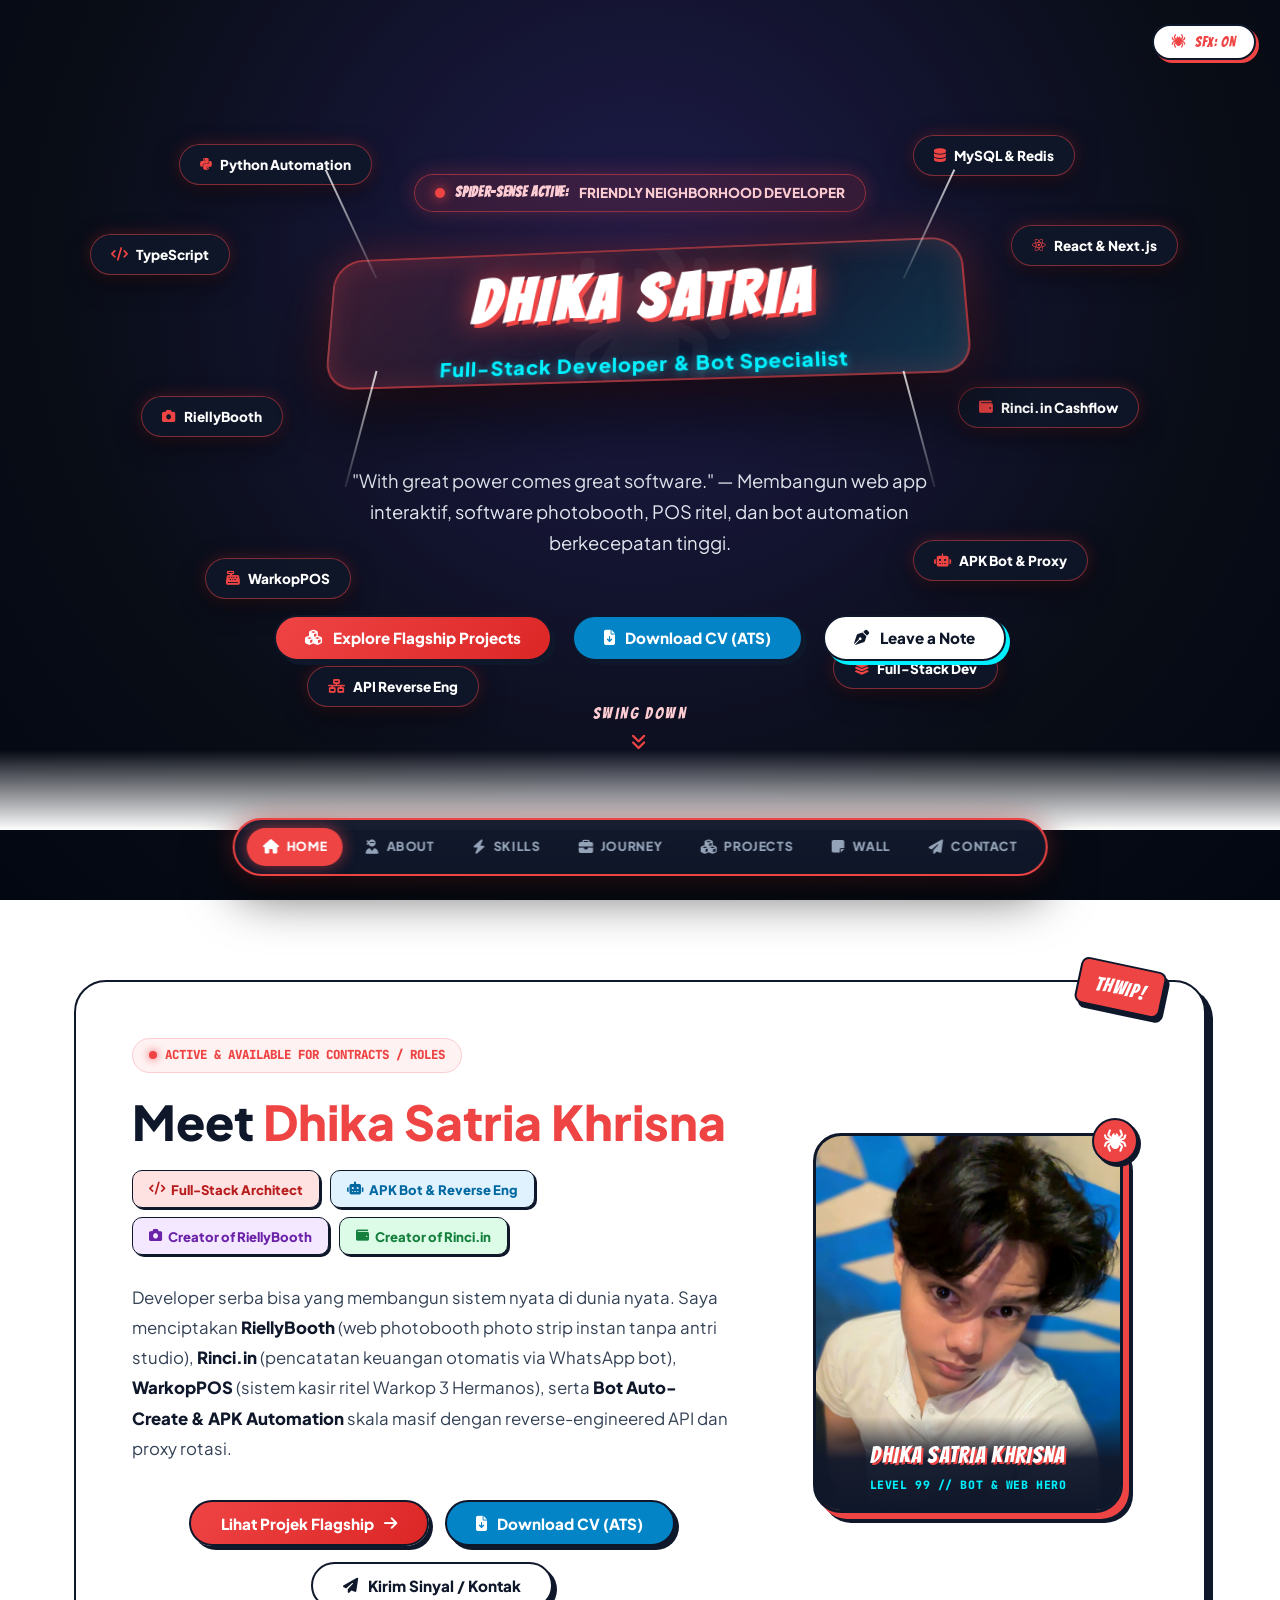
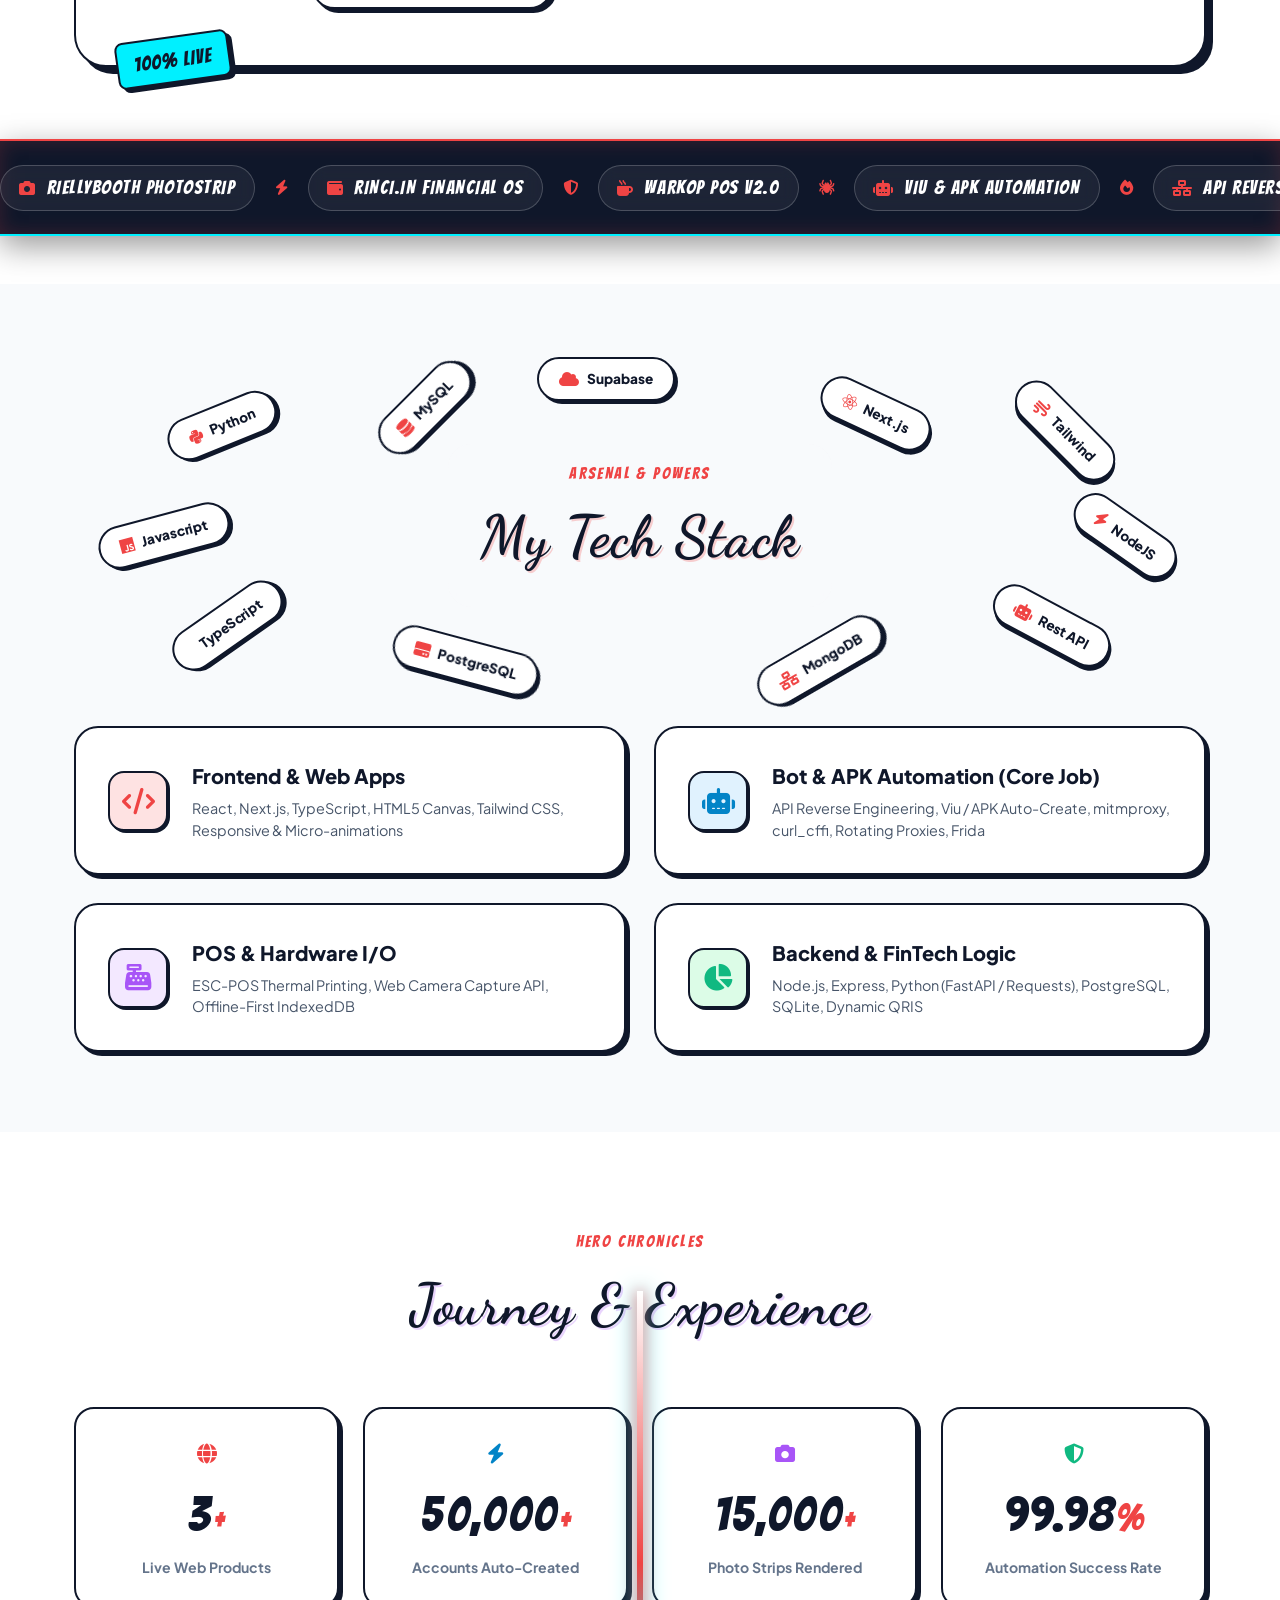
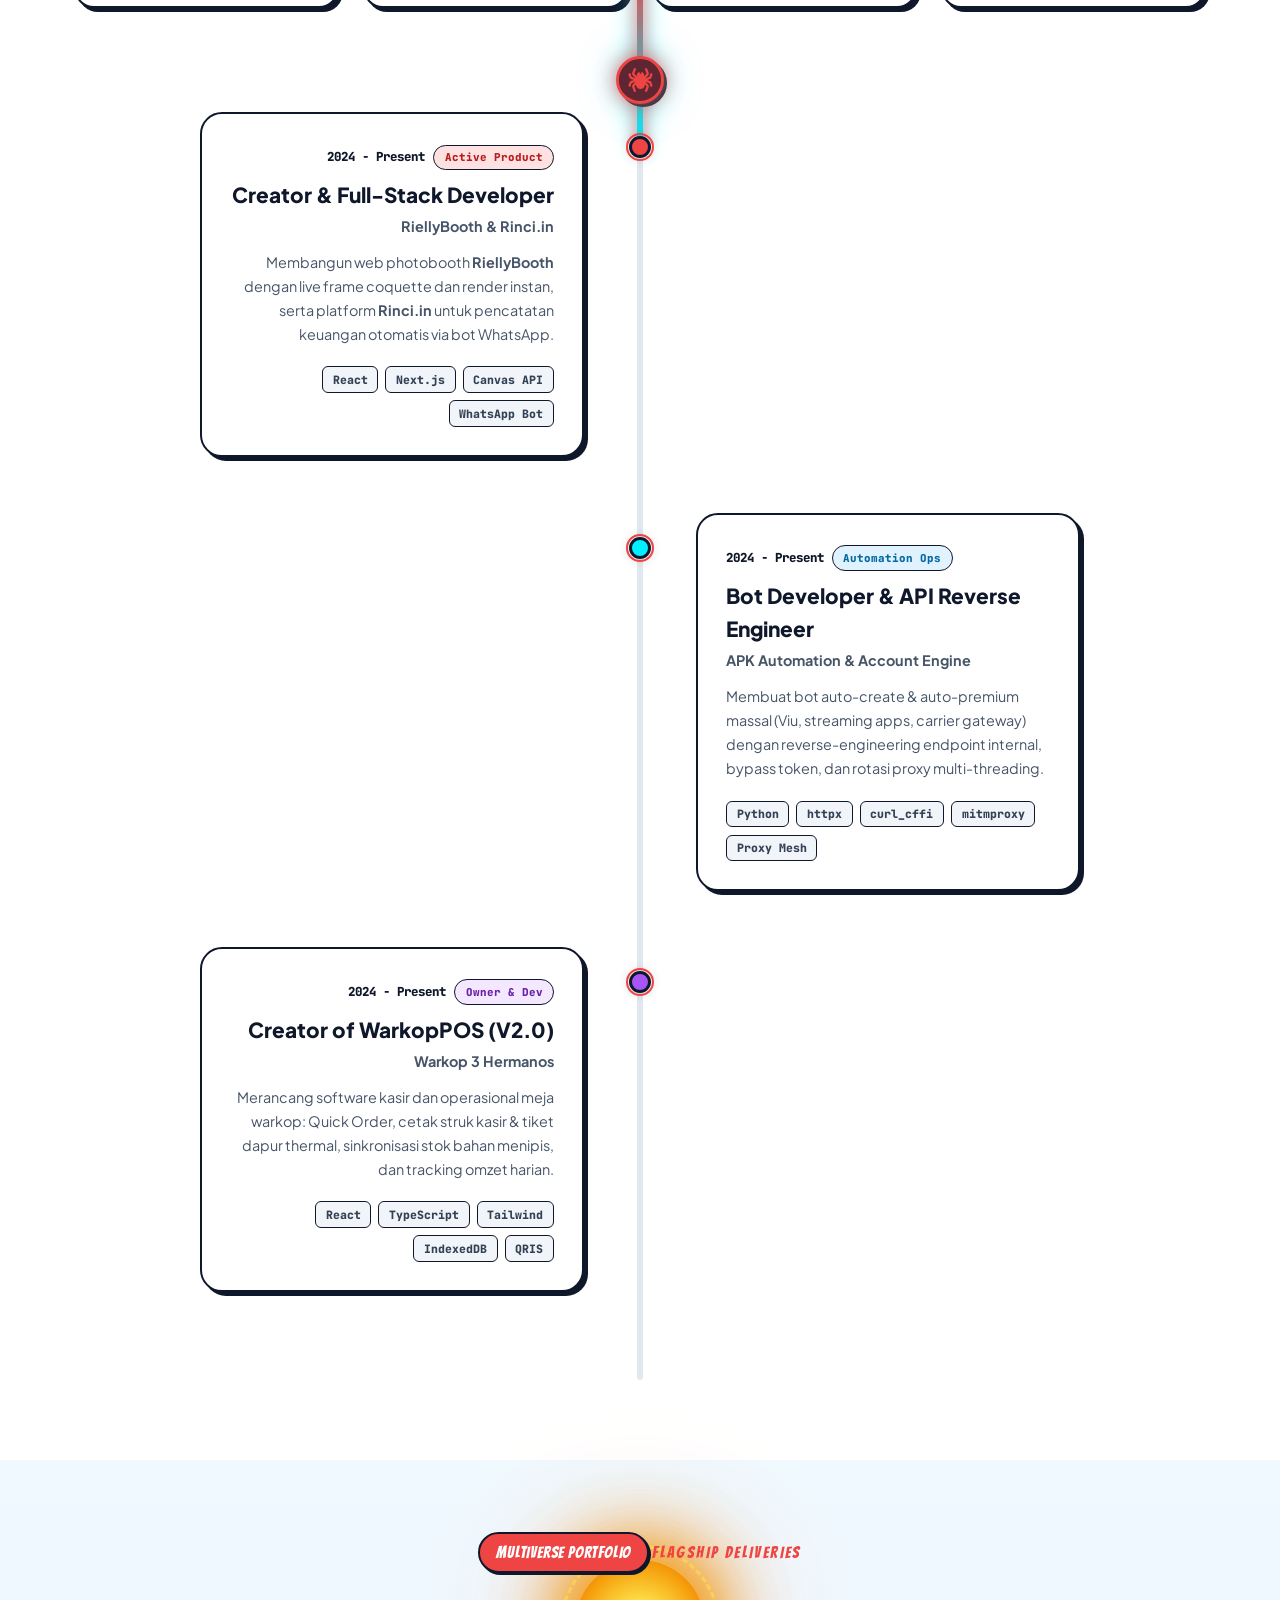
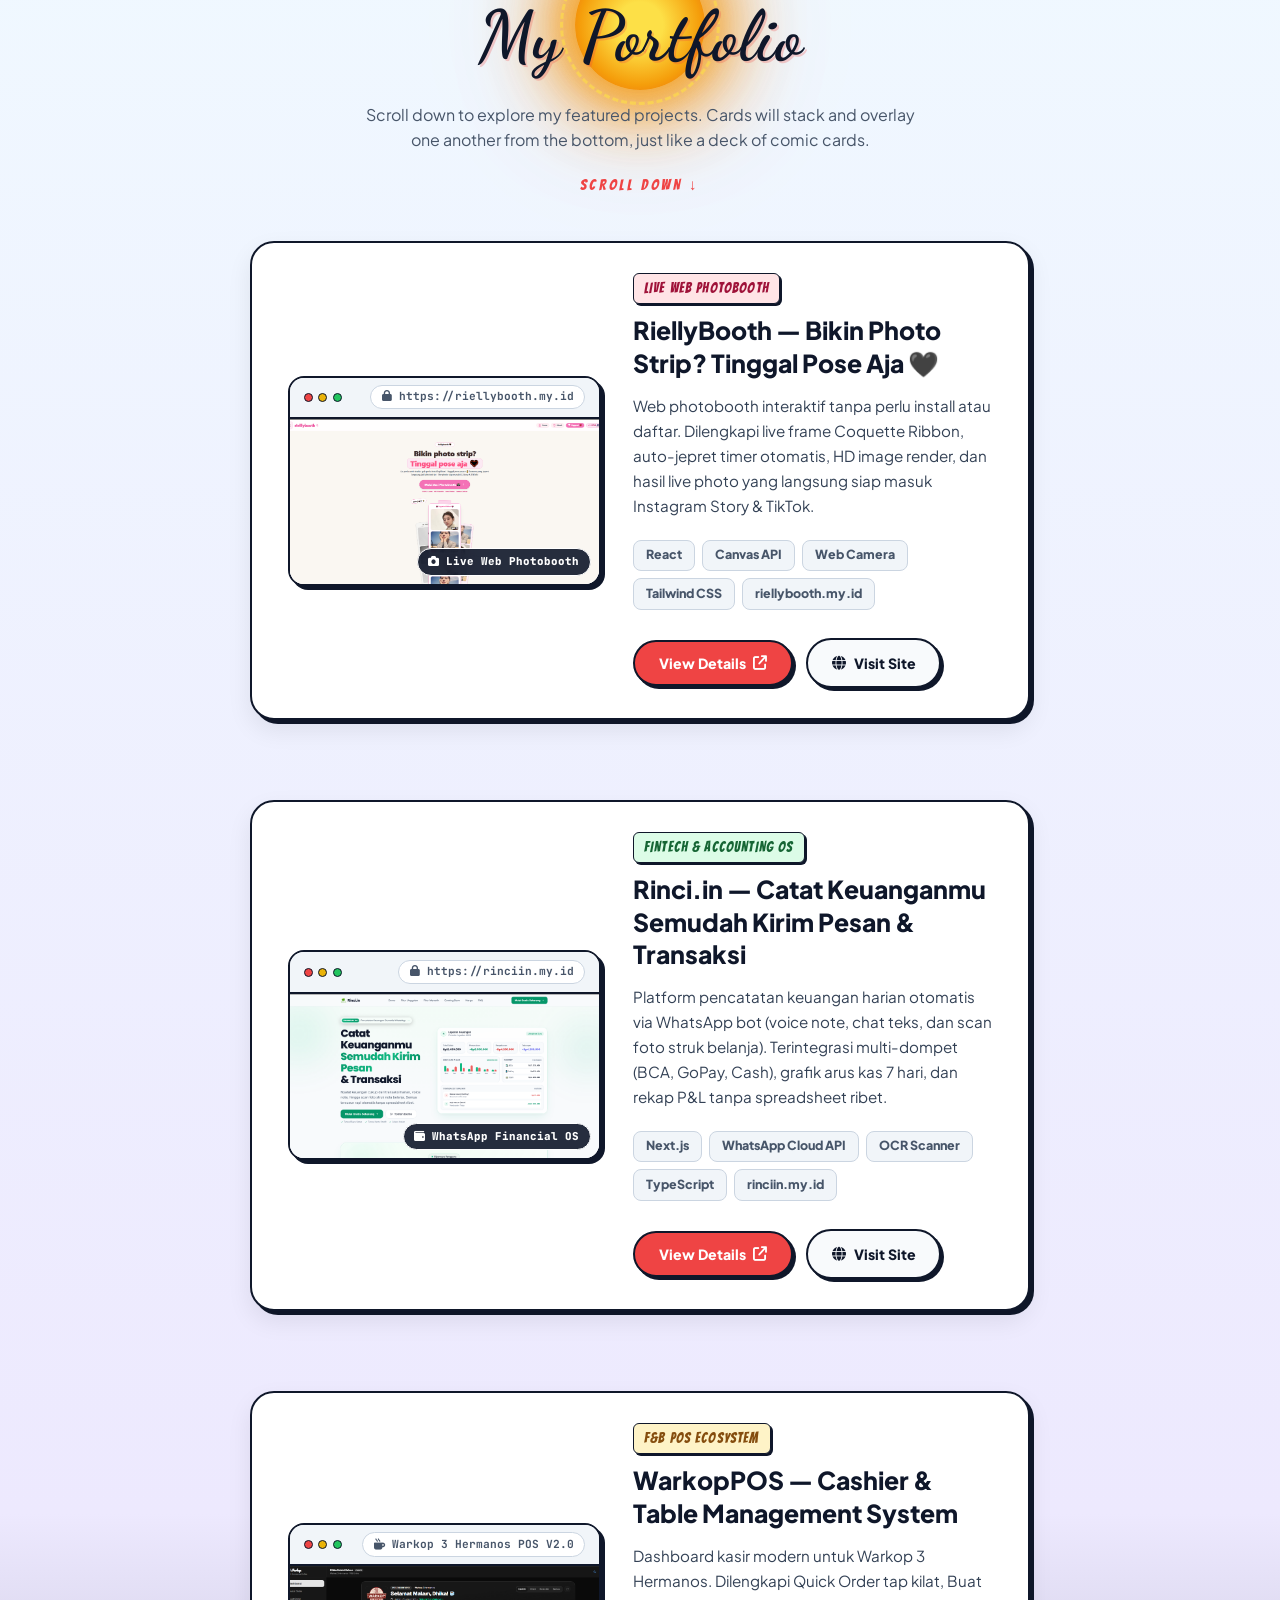
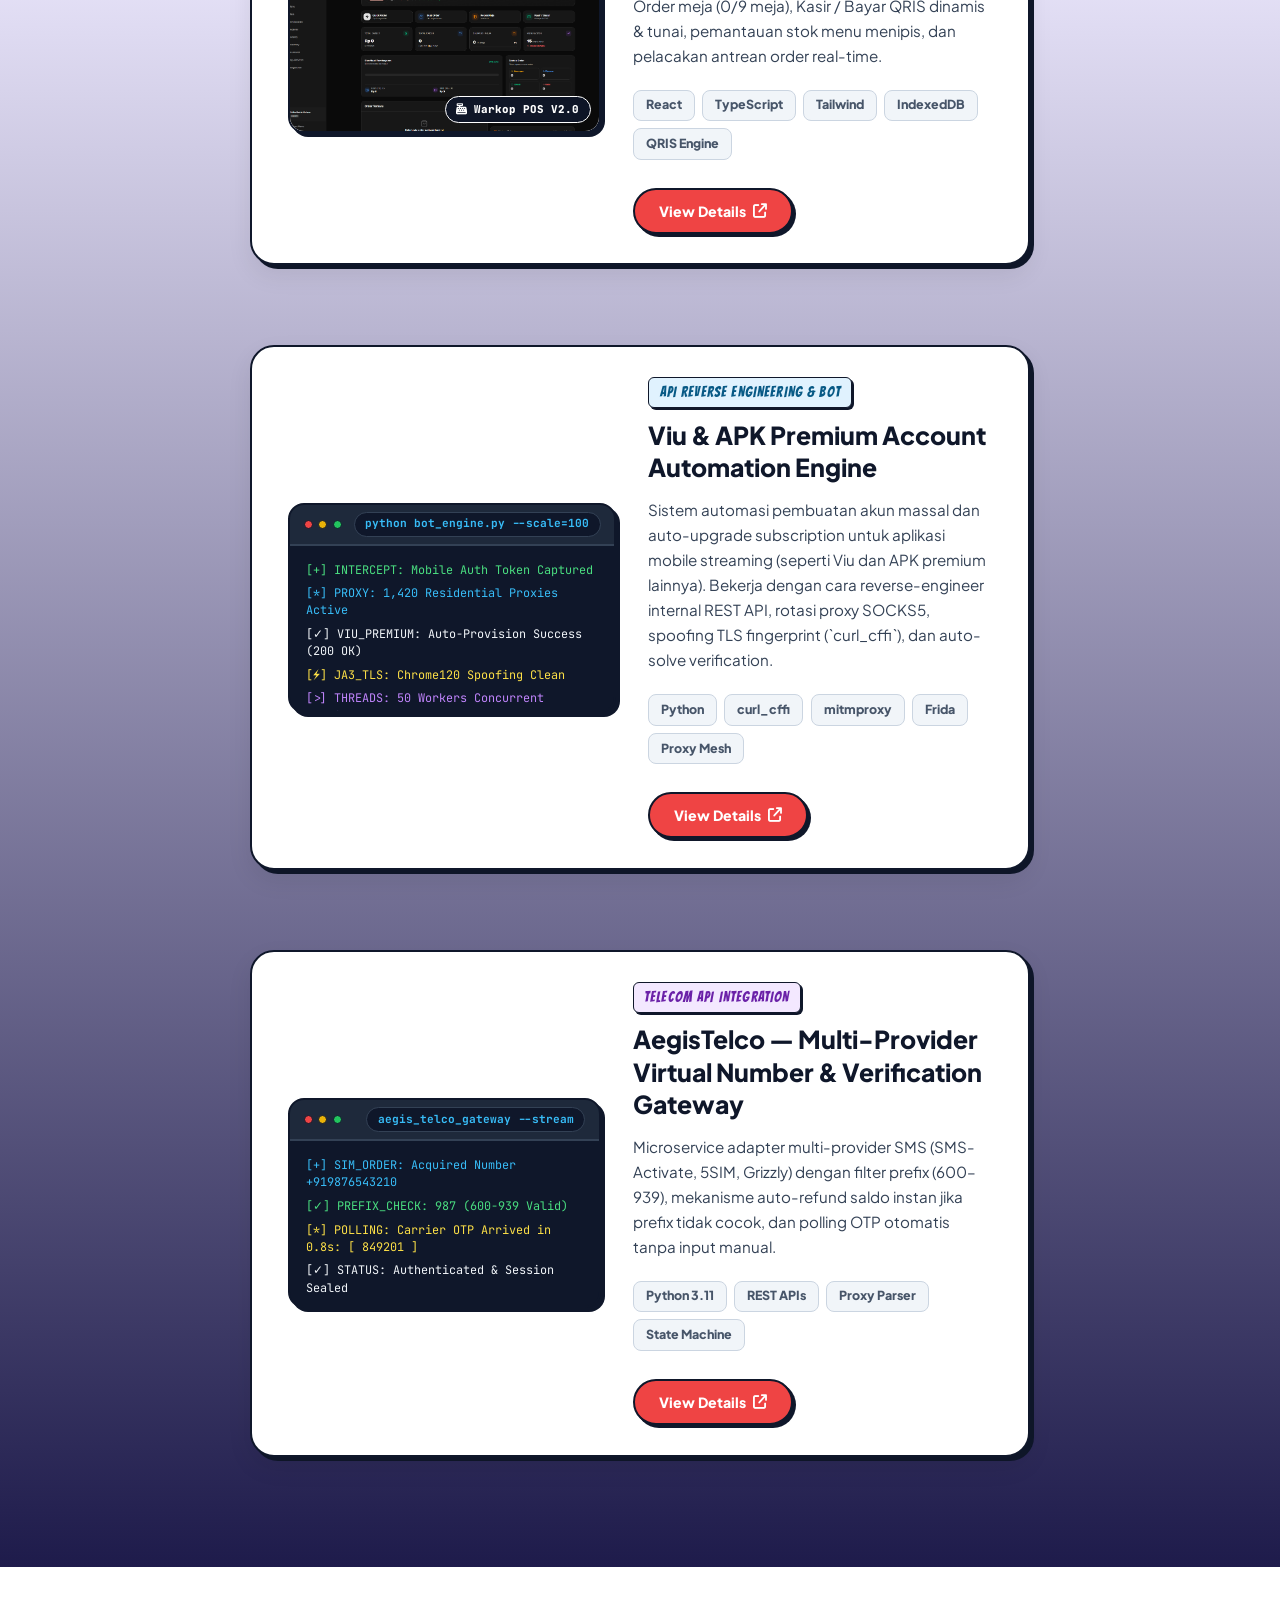
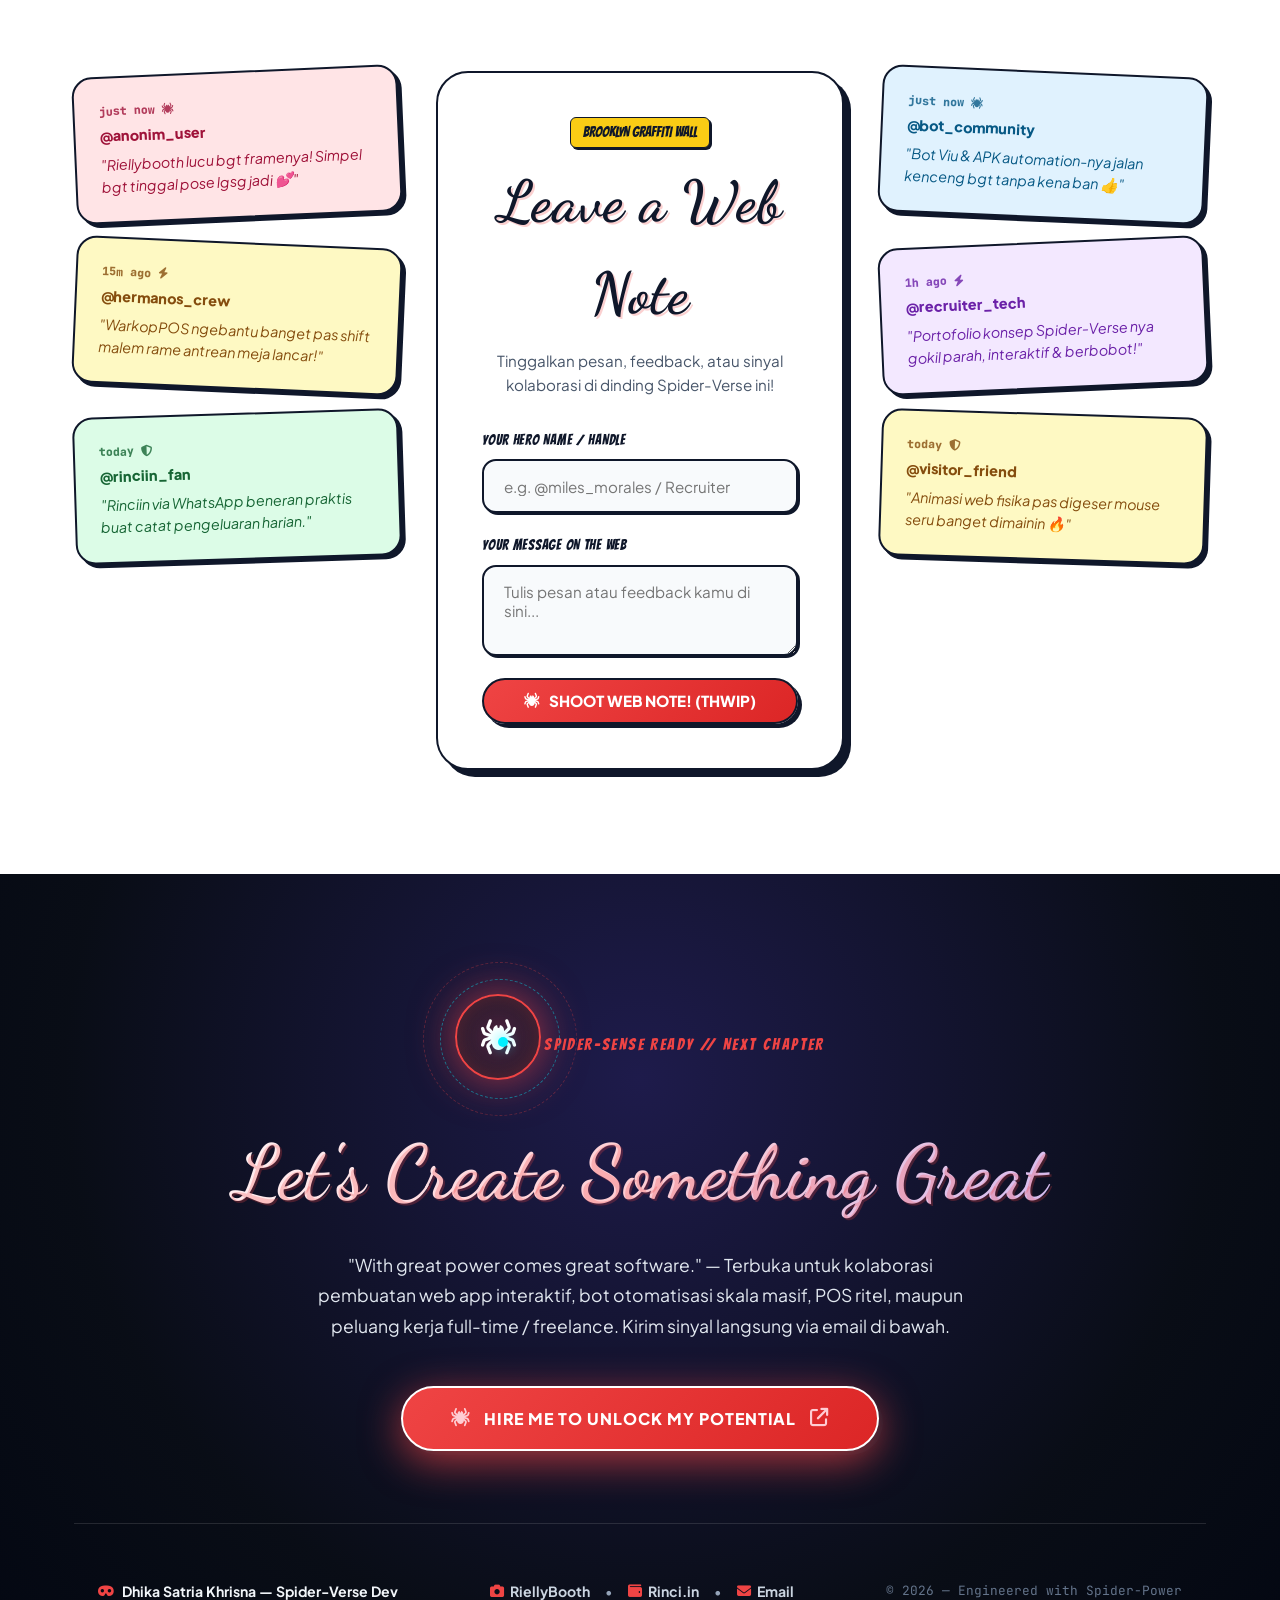
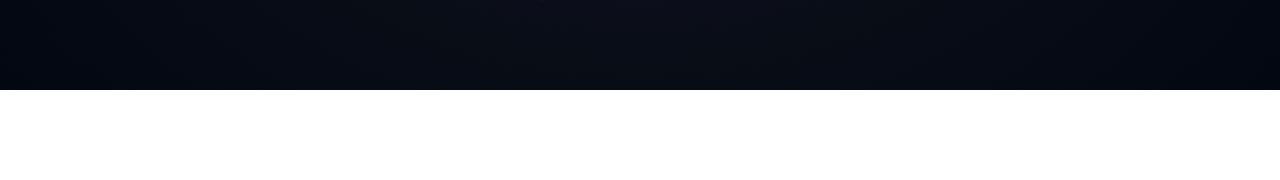
==== index.html @ ee5b3d67 "Initial commit Created from https://vercel.com/new" ====
<!DOCTYPE html>
<html lang="id">

<head>
    <meta charset="UTF-8">
    <meta name="viewport" content="width=device-width, initial-scale=1.0">
    <meta name="description"
        content="Dhika Satria Khrisna — Full-Stack Developer, Bot Automation Specialist & Systems Architect. Creator of RiellyBooth, Rinci.in, dan WarkopPOS.">
    <meta name="keywords"
        content="Dhika Satria Khrisna, Spider-Verse Portfolio, RiellyBooth, Rinci.in, WarkopPOS, Bot Developer, Reverse Engineering">
    <meta name="author" content="Dhika Satria Khrisna">
    <meta name="theme-color" content="#ef4444">

    <title>Dhika Satria Khrisna | Full-Stack & Bot Automation Portfolio</title>

    <!-- Fonts -->
    <link rel="preconnect" href="https://fonts.googleapis.com">
    <link rel="preconnect" href="https://fonts.gstatic.com" crossorigin>
    <link
        href="https://fonts.googleapis.com/css2?family=Bangers&family=Dancing+Script:wght@600;700&family=Plus+Jakarta+Sans:wght@300;400;500;600;700;800;900&family=JetBrains+Mono:wght@400;600;700;800&display=swap"
        rel="stylesheet">

    <!-- Font Awesome Icons -->
    <link rel="stylesheet" href="https://cdnjs.cloudflare.com/ajax/libs/font-awesome/6.5.1/css/all.min.css">

    <!-- Stylesheet -->
    <link rel="stylesheet" href="styles.css">
</head>

<body class="spiderverse-theme">
    <!-- Interactive Spider Web Physics Canvas -->
    <canvas id="spider-canvas"></canvas>

    <!-- Web Audio FX Toggle Floating Widget -->
    <div class="audio-widget" id="audio-widget">
        <button id="sound-toggle-btn" class="sound-toggle-btn" title="Toggle SFX Audio"
            aria-label="Toggle Audio Effects">
            <i class="fa-solid fa-spider" id="sound-icon"></i>
            <span class="audio-label">SFX: <span id="sound-status-text">ON</span></span>
        </button>
    </div>

    <!-- ================= 1. HERO SECTION ================= -->
    <section class="hero-section" id="home">
        <!-- Floating Clean Badges in 3D Space (Wave Pattern, No Raw Emojis) -->
        <div class="orbit-badges-container" id="orbit-badges">
            <div class="spider-badge-pill sb-1" style="--d: 0s;"><i class="fa-brands fa-python"></i> <span>Python
                    Automation</span></div>
            <div class="spider-badge-pill sb-2" style="--d: 0.6s;"><i class="fa-solid fa-code"></i>
                <span>TypeScript</span>
            </div>
            <div class="spider-badge-pill sb-3" style="--d: 1.2s;"><i class="fa-solid fa-camera"></i>
                <span>RiellyBooth</span>
            </div>
            <div class="spider-badge-pill sb-4" style="--d: 1.8s;"><i class="fa-solid fa-cash-register"></i>
                <span>WarkopPOS</span>
            </div>
            <div class="spider-badge-pill sb-5" style="--d: 2.4s;"><i class="fa-solid fa-network-wired"></i> <span>API
                    Reverse Eng</span></div>
            <div class="spider-badge-pill sb-6" style="--d: 0.3s;"><i class="fa-solid fa-database"></i> <span>MySQL &
                    Redis</span></div>
            <div class="spider-badge-pill sb-7" style="--d: 0.9s;"><i class="fa-brands fa-react"></i> <span>React &
                    Next.js</span></div>
            <div class="spider-badge-pill sb-8" style="--d: 1.5s;"><i class="fa-solid fa-wallet"></i> <span>Rinci.in
                    Cashflow</span></div>
            <div class="spider-badge-pill sb-9" style="--d: 2.1s;"><i class="fa-solid fa-robot"></i> <span>APK Bot &
                    Proxy</span></div>
            <div class="spider-badge-pill sb-10" style="--d: 2.7s;"><i class="fa-solid fa-layer-group"></i>
                <span>Full-Stack Dev</span>
            </div>
        </div>

        <div class="hero-center-content">
            <div class="spider-alert-badge">
                <span class="spider-sense-dot"></span>
                <span class="comic-font">SPIDER-SENSE ACTIVE:</span>
                <span>FRIENDLY NEIGHBORHOOD DEVELOPER</span>
            </div>

            <!-- 3D Island Suspended with Web Cords -->
            <div class="hero-island-3d" id="hero-island">
                <div class="web-corner-cord cord-top-left"></div>
                <div class="web-corner-cord cord-top-right"></div>
                <div class="web-corner-cord cord-bottom-left"></div>
                <div class="web-corner-cord cord-bottom-right"></div>

                <div class="island-surface spider-plate">
                    <div class="spider-logo-watermark"><i class="fa-solid fa-spider"></i></div>
                    <h1 class="island-title comic-title">DHIKA SATRIA</h1>
                    <div class="island-subtitle">Full-Stack Developer & Bot Specialist</div>
                    <div class="island-glow-edge"></div>
                </div>
                <div class="island-depth"></div>
            </div>

            <p class="hero-motto">
                "With great power comes great software." — Membangun web app interaktif, software photobooth, POS ritel,
                dan bot automation berkecepatan tinggi.
            </p>

            <div class="hero-action-buttons">
                <a href="#projects" class="btn-spider-red">
                    <i class="fa-solid fa-cubes"></i>
                    <span>Explore Flagship Projects</span>
                </a>
                <a href="Dhika_Satria_Khrisna_CV_ATS.pdf" download="Dhika_Satria_Khrisna_CV_ATS.pdf"
                    class="btn-download-cv">
                    <i class="fa-solid fa-file-arrow-down"></i>
                    <span>Download CV (ATS)</span>
                </a>
                <a href="#wall" class="btn-spider-cyan">
                    <i class="fa-solid fa-pen-nib"></i>
                    <span>Leave a Note</span>
                </a>
            </div>

            <div class="hero-scroll-hint">
                <span>SWING DOWN</span>
                <i class="fa-solid fa-angles-down scroll-arrow-bounce"></i>
            </div>
        </div>

        <div class="spider-web-divider"></div>
    </section>

    <!-- ================= 2. ABOUT ME SECTION ================= -->
    <section class="about-section" id="about">
        <div class="section-container">
            <div class="comic-card-frame">
                <div class="comic-action-sticker sticker-thwip">THWIP!</div>
                <div class="comic-action-sticker sticker-pow">100% LIVE</div>

                <div class="about-grid">
                    <div class="about-text-col">
                        <div class="about-greeting-row">
                            <span class="status-pill-spider"><span class="pulse-dot-red"></span> ACTIVE & AVAILABLE FOR
                                CONTRACTS / ROLES</span>
                        </div>

                        <h2 class="about-heading">
                            Meet <span class="comic-highlight-red">Dhika Satria Khrisna</span>
                        </h2>

                        <div class="about-badge-tags">
                            <span class="role-badge badge-red"><i class="fa-solid fa-code"></i> Full-Stack
                                Architect</span>
                            <span class="role-badge badge-cyan"><i class="fa-solid fa-robot"></i> APK Bot & Reverse
                                Eng</span>
                            <span class="role-badge badge-purple"><i class="fa-solid fa-camera"></i> Creator of
                                RiellyBooth</span>
                            <span class="role-badge badge-green"><i class="fa-solid fa-wallet"></i> Creator of
                                Rinci.in</span>
                        </div>

                        <p class="about-bio">
                            Developer serba bisa yang membangun sistem nyata di dunia nyata. Saya menciptakan
                            <strong>RiellyBooth</strong> (web photobooth photo strip instan tanpa antri studio),
                            <strong>Rinci.in</strong> (pencatatan keuangan otomatis via WhatsApp bot),
                            <strong>WarkopPOS</strong> (sistem kasir ritel Warkop 3 Hermanos), serta <strong>Bot
                                Auto-Create & APK Automation</strong> skala masif dengan reverse-engineered API dan
                            proxy rotasi.
                        </p>

                        <div class="about-cta-row">
                            <a href="#projects" class="btn-spider-red">
                                <span>Lihat Projek Flagship</span>
                                <i class="fa-solid fa-arrow-right"></i>
                            </a>
                            <a href="Dhika_Satria_Khrisna_CV_ATS.pdf" download="Dhika_Satria_Khrisna_CV_ATS.pdf"
                                class="btn-download-cv">
                                <i class="fa-solid fa-file-arrow-down"></i>
                                <span>Download CV (ATS)</span>
                            </a>
                            <a href="#contact" class="btn-spider-dark">
                                <i class="fa-solid fa-paper-plane"></i>
                                <span>Kirim Sinyal / Kontak</span>
                            </a>
                        </div>
                    </div>

                    <div class="about-photo-col">
                        <div class="profile-comic-card">
                            <div class="spider-mask-badge"><i class="fa-solid fa-spider"></i></div>
                            <div class="comic-inner-frame">
                                <img src="images/dhika_profile.png" alt="Dhika Satria Khrisna"
                                    class="profile-real-photo">
                                <div class="photo-overlay-badge">
                                    <div class="comic-name-tag">DHIKA SATRIA KHRISNA</div>
                                    <div class="comic-role-tag">LEVEL 99 // BOT & WEB HERO</div>
                                </div>
                            </div>
                        </div>
                    </div>
                </div>
            </div>
        </div>

        <!-- Infinite Running Comic Wave Banner (Continuous Ocean Wave Motion + Infinite Loop) -->
        <div class="marquee-banner-wrap">
            <div class="marquee-track">
                <!-- Group 1 -->
                <span class="marquee-item" style="--w: 0;"><i class="fa-solid fa-camera"></i> RIELLYBOOTH
                    PHOTOSTRIP</span>
                <span class="marquee-sep"><i class="fa-solid fa-bolt"></i></span>
                <span class="marquee-item" style="--w: 1;"><i class="fa-solid fa-wallet"></i> RINCI.IN FINANCIAL
                    OS</span>
                <span class="marquee-sep"><i class="fa-solid fa-shield-halved"></i></span>
                <span class="marquee-item" style="--w: 2;"><i class="fa-solid fa-mug-hot"></i> WARKOP POS V2.0</span>
                <span class="marquee-sep"><i class="fa-solid fa-spider"></i></span>
                <span class="marquee-item" style="--w: 3;"><i class="fa-solid fa-robot"></i> VIU & APK AUTOMATION</span>
                <span class="marquee-sep"><i class="fa-solid fa-fire"></i></span>
                <span class="marquee-item" style="--w: 4;"><i class="fa-solid fa-network-wired"></i> API REVERSE
                    ENGINEERING</span>
                <span class="marquee-sep"><i class="fa-solid fa-code"></i></span>
                <span class="marquee-item" style="--w: 5;"><i class="fa-solid fa-layer-group"></i> FULL-STACK WEB
                    APPS</span>
                <span class="marquee-sep"><i class="fa-solid fa-bolt"></i></span>
                <span class="marquee-item" style="--w: 6;"><i class="fa-solid fa-satellite-dish"></i> AEGIS TELCO
                    GATEWAY</span>
                <span class="marquee-sep"><i class="fa-solid fa-spider"></i></span>

                <!-- Group 2 (Exact Duplicate for 100% Seamless Infinite Loop) -->
                <span class="marquee-item" style="--w: 0;"><i class="fa-solid fa-camera"></i> RIELLYBOOTH
                    PHOTOSTRIP</span>
                <span class="marquee-sep"><i class="fa-solid fa-bolt"></i></span>
                <span class="marquee-item" style="--w: 1;"><i class="fa-solid fa-wallet"></i> RINCI.IN FINANCIAL
                    OS</span>
                <span class="marquee-sep"><i class="fa-solid fa-shield-halved"></i></span>
                <span class="marquee-item" style="--w: 2;"><i class="fa-solid fa-mug-hot"></i> WARKOP POS V2.0</span>
                <span class="marquee-sep"><i class="fa-solid fa-spider"></i></span>
                <span class="marquee-item" style="--w: 3;"><i class="fa-solid fa-robot"></i> VIU & APK AUTOMATION</span>
                <span class="marquee-sep"><i class="fa-solid fa-fire"></i></span>
                <span class="marquee-item" style="--w: 4;"><i class="fa-solid fa-network-wired"></i> API REVERSE
                    ENGINEERING</span>
                <span class="marquee-sep"><i class="fa-solid fa-code"></i></span>
                <span class="marquee-item" style="--w: 5;"><i class="fa-solid fa-layer-group"></i> FULL-STACK WEB
                    APPS</span>
                <span class="marquee-sep"><i class="fa-solid fa-bolt"></i></span>
                <span class="marquee-item" style="--w: 6;"><i class="fa-solid fa-satellite-dish"></i> AEGIS TELCO
                    GATEWAY</span>
                <span class="marquee-sep"><i class="fa-solid fa-spider"></i></span>
            </div>
        </div>
    </section>

    <!-- ================= 3. MY TECH STACK SECTION (ORBITAL TECH CLOUD ANIMATION) ================= -->
    <section class="skills-section" id="skills">
        <div class="section-container text-center">

            <!-- Elliptical 3D Orbital Tech Cloud (Replicating exact reference animation) -->
            <div class="tech-stack-orbit-wrapper" id="tech-orbit-wrapper">

                <div class="tech-stack-center-content">
                    <span class="sub-label">ARSENAL & POWERS</span>
                    <h2 class="script-title comic-glow-red">My Tech Stack</h2>
                </div>

                <!-- Floating Orbiting Tech Badges at Elliptical Angles -->
                <div class="tech-orbit-cloud" id="tech-orbit-cloud">
                    <div class="tech-orbit-pill pill-1" style="--rot: -22deg; --delay: 0s;"><i
                            class="fa-brands fa-python"></i> <span>Python</span></div>
                    <div class="tech-orbit-pill pill-2" style="--rot: -45deg; --delay: 0.7s;"><i
                            class="fa-solid fa-database"></i> <span>MySQL</span></div>
                    <div class="tech-orbit-pill pill-3" style="--rot: 0deg; --delay: 1.4s;"><i
                            class="fa-solid fa-cloud"></i> <span>Supabase</span></div>
                    <div class="tech-orbit-pill pill-4" style="--rot: 25deg; --delay: 0.3s;"><i
                            class="fa-brands fa-react"></i> <span>Next.js</span></div>
                    <div class="tech-orbit-pill pill-5" style="--rot: 45deg; --delay: 1.9s;"><i
                            class="fa-solid fa-wind"></i> <span>Tailwind</span></div>
                    <div class="tech-orbit-pill pill-6" style="--rot: -15deg; --delay: 1.1s;"><i
                            class="fa-brands fa-js"></i> <span>Javascript</span></div>
                    <div class="tech-orbit-pill pill-7" style="--rot: 35deg; --delay: 0.5s;"><i
                            class="fa-solid fa-bolt"></i> <span>NodeJS</span></div>
                    <div class="tech-orbit-pill pill-8" style="--rot: -35deg; --delay: 1.6s;"><i
                            class="fa-brands fa-ts"></i> <span>TypeScript</span></div>
                    <div class="tech-orbit-pill pill-9" style="--rot: 15deg; --delay: 0.2s;"><i
                            class="fa-solid fa-hard-drive"></i> <span>PostgreSQL</span></div>
                    <div class="tech-orbit-pill pill-10" style="--rot: -30deg; --delay: 0.9s;"><i
                            class="fa-solid fa-network-wired"></i> <span>MongoDB</span></div>
                    <div class="tech-orbit-pill pill-11" style="--rot: 28deg; --delay: 1.8s;"><i
                            class="fa-solid fa-robot"></i> <span>Rest API</span></div>
                </div>
            </div>

            <!-- Domain Skill Cards (2x2 Grid) -->
            <div class="domain-cards-grid">

                <div class="domain-card card-spider-red">
                    <div class="domain-icon-wrapper red-bg">
                        <i class="fa-solid fa-code"></i>
                    </div>
                    <div class="domain-info">
                        <h3 class="domain-name">Frontend & Web Apps</h3>
                        <p class="domain-tools">React, Next.js, TypeScript, HTML5 Canvas, Tailwind CSS, Responsive &
                            Micro-animations</p>
                    </div>
                </div>

                <div class="domain-card card-spider-cyan">
                    <div class="domain-icon-wrapper cyan-bg">
                        <i class="fa-solid fa-robot"></i>
                    </div>
                    <div class="domain-info">
                        <h3 class="domain-name">Bot & APK Automation (Core Job)</h3>
                        <p class="domain-tools">API Reverse Engineering, Viu / APK Auto-Create, mitmproxy, curl_cffi,
                            Rotating Proxies, Frida</p>
                    </div>
                </div>

                <div class="domain-card card-spider-purple">
                    <div class="domain-icon-wrapper purple-bg">
                        <i class="fa-solid fa-cash-register"></i>
                    </div>
                    <div class="domain-info">
                        <h3 class="domain-name">POS & Hardware I/O</h3>
                        <p class="domain-tools">ESC-POS Thermal Printing, Web Camera Capture API, Offline-First
                            IndexedDB</p>
                    </div>
                </div>

                <div class="domain-card card-spider-green">
                    <div class="domain-icon-wrapper green-bg">
                        <i class="fa-solid fa-chart-pie"></i>
                    </div>
                    <div class="domain-info">
                        <h3 class="domain-name">Backend & FinTech Logic</h3>
                        <p class="domain-tools">Node.js, Express, Python (FastAPI / Requests), PostgreSQL, SQLite,
                            Dynamic QRIS</p>
                    </div>
                </div>

            </div>
        </div>
    </section>

    <!-- ================= 4. JOURNEY & EXPERIENCE TIMELINE (SCROLLING SPIDER CRAWLER & LASER BEAM) ================= -->
    <section class="journey-section" id="journey">
        <div class="section-container">
            <div class="text-center section-header-centered">
                <span class="sub-label">HERO CHRONICLES</span>
                <h2 class="script-title comic-glow-purple">Journey & Experience</h2>
            </div>

            <!-- 4 Stat Counters Row -->
            <div class="journey-stats-grid">
                <div class="j-stat-card border-red">
                    <div class="stat-icon-top"><i class="fa-solid fa-globe"></i></div>
                    <span class="j-stat-number" data-target="3" data-decimals="0">0</span><span
                        class="j-stat-plus">+</span>
                    <span class="j-stat-label">Live Web Products</span>
                </div>
                <div class="j-stat-card border-cyan">
                    <div class="stat-icon-top"><i class="fa-solid fa-bolt"></i></div>
                    <span class="j-stat-number" data-target="50000" data-format="comma">0</span><span
                        class="j-stat-plus">+</span>
                    <span class="j-stat-label">Accounts Auto-Created</span>
                </div>
                <div class="j-stat-card border-purple">
                    <div class="stat-icon-top"><i class="fa-solid fa-camera"></i></div>
                    <span class="j-stat-number" data-target="15000" data-format="comma">0</span><span
                        class="j-stat-plus">+</span>
                    <span class="j-stat-label">Photo Strips Rendered</span>
                </div>
                <div class="j-stat-card border-green">
                    <div class="stat-icon-top"><i class="fa-solid fa-shield-halved"></i></div>
                    <span class="j-stat-number" data-target="99.98" data-decimals="2">0</span><span
                        class="j-stat-plus">%</span>
                    <span class="j-stat-label">Automation Success Rate</span>
                </div>
            </div>

            <!-- Vertical Timeline with Spider Crawler Following Scroll -->
            <div class="timeline-container" id="timeline-container">
                <!-- Vertical Line Track -->
                <div class="timeline-line-track" id="timeline-line-track">
                    <!-- Dynamic Silk Thread Line drawn by spider -->
                    <div class="timeline-silk-line" id="timeline-silk-line"></div>
                    <!-- Flowing Continuous Laser Beam from Top to Bottom -->
                    <div class="timeline-laser-beam" id="timeline-laser"></div>
                    <!-- Animated Spider Crawler Hanging on Thread Following Scroll -->
                    <div class="timeline-spider-crawler" id="timeline-spider-crawler"
                        title="Spider-Sense Scroll Tracker">
                        <div class="spider-glow-ripple"></div>
                        <div class="spider-crawler-body">
                            <i class="fa-solid fa-spider"></i>
                        </div>
                    </div>
                </div>

                <!-- Timeline Item 1 -->
                <div class="timeline-item left-item" data-timeline-index="1">
                    <div class="timeline-dot dot-red">
                        <div class="dot-pulse-ring"></div>
                    </div>
                    <div class="timeline-card comic-card-red">
                        <div class="timeline-date-badge">2024 - Present <span class="job-tag tag-red">Active
                                Product</span></div>
                        <h3 class="timeline-role">Creator & Full-Stack Developer</h3>
                        <div class="timeline-company">RiellyBooth & Rinci.in</div>
                        <p class="timeline-desc">
                            Membangun web photobooth <strong>RiellyBooth</strong> dengan live frame coquette dan render
                            instan, serta platform <strong>Rinci.in</strong> untuk pencatatan keuangan otomatis via bot
                            WhatsApp.
                        </p>
                        <div class="timeline-tech-pills">
                            <span>React</span>
                            <span>Next.js</span>
                            <span>Canvas API</span>
                            <span>WhatsApp Bot</span>
                        </div>
                    </div>
                </div>

                <!-- Timeline Item 2 -->
                <div class="timeline-item right-item" data-timeline-index="2">
                    <div class="timeline-dot dot-cyan">
                        <div class="dot-pulse-ring"></div>
                    </div>
                    <div class="timeline-card comic-card-cyan">
                        <div class="timeline-date-badge">2024 - Present <span class="job-tag tag-cyan">Automation
                                Ops</span></div>
                        <h3 class="timeline-role">Bot Developer & API Reverse Engineer</h3>
                        <div class="timeline-company">APK Automation & Account Engine</div>
                        <p class="timeline-desc">
                            Membuat bot auto-create & auto-premium massal (Viu, streaming apps, carrier gateway) dengan
                            reverse-engineering endpoint internal, bypass token, dan rotasi proxy multi-threading.
                        </p>
                        <div class="timeline-tech-pills">
                            <span>Python</span>
                            <span>httpx</span>
                            <span>curl_cffi</span>
                            <span>mitmproxy</span>
                            <span>Proxy Mesh</span>
                        </div>
                    </div>
                </div>

                <!-- Timeline Item 3 -->
                <div class="timeline-item left-item" data-timeline-index="3">
                    <div class="timeline-dot dot-purple">
                        <div class="dot-pulse-ring"></div>
                    </div>
                    <div class="timeline-card comic-card-purple">
                        <div class="timeline-date-badge">2024 - Present <span class="job-tag tag-purple">Owner &
                                Dev</span></div>
                        <h3 class="timeline-role">Creator of WarkopPOS (V2.0)</h3>
                        <div class="timeline-company">Warkop 3 Hermanos</div>
                        <p class="timeline-desc">
                            Merancang software kasir dan operasional meja warkop: Quick Order, cetak struk kasir & tiket
                            dapur thermal, sinkronisasi stok bahan menipis, dan tracking omzet harian.
                        </p>
                        <div class="timeline-tech-pills">
                            <span>React</span>
                            <span>TypeScript</span>
                            <span>Tailwind</span>
                            <span>IndexedDB</span>
                            <span>QRIS</span>
                        </div>
                    </div>
                </div>

            </div>
        </div>
    </section>

    <!-- ================= 5. SHOWCASE: MULTIVERSE STACKING DECK & DYNAMIC SUNSET TRANSITION ================= -->
    <section class="showcase-section" id="projects">

        <!-- Dynamic Sun & Sunset Sky Layer (Sun Sets As You Scroll Down) -->
        <div class="sunset-sky-container" id="sunset-sky">
            <div class="dynamic-sun" id="dynamic-sun">
                <div class="sun-glow"></div>
                <div class="sun-body"></div>
            </div>
        </div>

        <div class="showcase-header text-center">
            <div class="spider-multiverse-badge">MULTIVERSE PORTFOLIO</div>
            <span class="sub-label">FLAGSHIP DELIVERIES</span>
            <h2 class="script-title-large comic-glow-red">My Portfolio</h2>
            <p class="showcase-instruction">
                Scroll down to explore my featured projects. Cards will stack and overlay one another from the bottom,
                just like a deck of comic cards.
            </p>
            <div class="scroll-down-text">SCROLL DOWN ↓</div>
        </div>

        <!-- Stacking Cards Deck Container -->
        <div class="card-deck-stack" id="card-deck-stack">

            <!-- Stack Card 1: RiellyBooth (Real Screenshot Embedded) -->
            <div class="stack-card card-riellybooth" style="--stack-index: 1;">
                <div class="stack-card-inner">
                    <div class="card-preview-col">
                        <div class="mock-device-screen browser-window-frame">
                            <div class="mock-top-bar">
                                <div class="browser-dots">
                                    <span class="b-dot b-red"></span>
                                    <span class="b-dot b-yellow"></span>
                                    <span class="b-dot b-green"></span>
                                </div>
                                <span class="mock-url-pill"><i class="fa-solid fa-lock"></i>
                                    https://riellybooth.my.id</span>
                            </div>
                            <div class="mock-screenshot-wrapper">
                                <img src="images/preview_riellybooth.png" alt="RiellyBooth Web Photobooth Preview"
                                    class="mock-screenshot-img">
                                <div class="screenshot-hover-badge"><i class="fa-solid fa-camera"></i> Live Web
                                    Photobooth</div>
                            </div>
                        </div>
                    </div>
                    <div class="card-details-col">
                        <span class="project-category-tag tag-pink-badge">LIVE WEB PHOTOBOOTH</span>
                        <h3 class="project-name">RiellyBooth — Bikin Photo Strip? Tinggal Pose Aja 🖤</h3>
                        <p class="project-summary">
                            Web photobooth interaktif tanpa perlu install atau daftar. Dilengkapi live frame Coquette
                            Ribbon, auto-jepret timer otomatis, HD image render, dan hasil live photo yang langsung siap
                            masuk Instagram Story & TikTok.
                        </p>
                        <div class="project-tags-row">
                            <span class="p-tag">React</span>
                            <span class="p-tag">Canvas API</span>
                            <span class="p-tag">Web Camera</span>
                            <span class="p-tag">Tailwind CSS</span>
                            <span class="p-tag">riellybooth.my.id</span>
                        </div>
                        <div class="card-btn-group">
                            <button class="btn-spider-red-sm" data-project="riellybooth">
                                <span>View Details</span>
                                <i class="fa-solid fa-arrow-up-right-from-square"></i>
                            </button>
                            <a href="https://riellybooth.my.id" target="_blank" rel="noopener noreferrer"
                                class="btn-live-link">
                                <i class="fa-solid fa-globe"></i> Visit Site
                            </a>
                        </div>
                    </div>
                </div>
            </div>

            <!-- Stack Card 2: Rinci.in Cashflow (Real Screenshot Embedded) -->
            <div class="stack-card card-rinciin" style="--stack-index: 2;">
                <div class="stack-card-inner">
                    <div class="card-preview-col">
                        <div class="mock-device-screen browser-window-frame">
                            <div class="mock-top-bar">
                                <div class="browser-dots">
                                    <span class="b-dot b-red"></span>
                                    <span class="b-dot b-yellow"></span>
                                    <span class="b-dot b-green"></span>
                                </div>
                                <span class="mock-url-pill"><i class="fa-solid fa-lock"></i>
                                    https://rinciin.my.id</span>
                            </div>
                            <div class="mock-screenshot-wrapper">
                                <img src="images/preview_rinciin.png" alt="Rinci.in Cashflow Financial OS Preview"
                                    class="mock-screenshot-img">
                                <div class="screenshot-hover-badge"><i class="fa-solid fa-wallet"></i> WhatsApp
                                    Financial OS</div>
                            </div>
                        </div>
                    </div>
                    <div class="card-details-col">
                        <span class="project-category-tag tag-green-badge">FINTECH & ACCOUNTING OS</span>
                        <h3 class="project-name">Rinci.in — Catat Keuanganmu Semudah Kirim Pesan & Transaksi</h3>
                        <p class="project-summary">
                            Platform pencatatan keuangan harian otomatis via WhatsApp bot (voice note, chat teks, dan
                            scan foto struk belanja). Terintegrasi multi-dompet (BCA, GoPay, Cash), grafik arus kas 7
                            hari, dan rekap P&L tanpa spreadsheet ribet.
                        </p>
                        <div class="project-tags-row">
                            <span class="p-tag">Next.js</span>
                            <span class="p-tag">WhatsApp Cloud API</span>
                            <span class="p-tag">OCR Scanner</span>
                            <span class="p-tag">TypeScript</span>
                            <span class="p-tag">rinciin.my.id</span>
                        </div>
                        <div class="card-btn-group">
                            <button class="btn-spider-red-sm" data-project="rinciin">
                                <span>View Details</span>
                                <i class="fa-solid fa-arrow-up-right-from-square"></i>
                            </button>
                            <a href="https://rinciin.my.id" target="_blank" rel="noopener noreferrer"
                                class="btn-live-link">
                                <i class="fa-solid fa-globe"></i> Visit Site
                            </a>
                        </div>
                    </div>
                </div>
            </div>

            <!-- Stack Card 3: WarkopPOS (Real Screenshot Embedded) -->
            <div class="stack-card card-warkop" style="--stack-index: 3;">
                <div class="stack-card-inner">
                    <div class="card-preview-col">
                        <div class="mock-device-screen browser-window-frame">
                            <div class="mock-top-bar">
                                <div class="browser-dots">
                                    <span class="b-dot b-red"></span>
                                    <span class="b-dot b-yellow"></span>
                                    <span class="b-dot b-green"></span>
                                </div>
                                <span class="mock-url-pill"><i class="fa-solid fa-mug-hot"></i> Warkop 3 Hermanos POS
                                    V2.0</span>
                            </div>
                            <div class="mock-screenshot-wrapper">
                                <img src="images/preview_warkop.png" alt="WarkopPOS Online V2.0 Dashboard"
                                    class="mock-screenshot-img">
                                <div class="screenshot-hover-badge"><i class="fa-solid fa-cash-register"></i> Warkop POS
                                    V2.0</div>
                            </div>
                        </div>
                    </div>
                    <div class="card-details-col">
                        <span class="project-category-tag tag-amber-badge">F&B POS ECOSYSTEM</span>
                        <h3 class="project-name">WarkopPOS — Cashier & Table Management System</h3>
                        <p class="project-summary">
                            Dashboard kasir modern untuk Warkop 3 Hermanos. Dilengkapi Quick Order tap kilat, Buat Order
                            meja (0/9 meja), Kasir / Bayar QRIS dinamis & tunai, pemantauan stok menu menipis, dan
                            pelacakan antrean order real-time.
                        </p>
                        <div class="project-tags-row">
                            <span class="p-tag">React</span>
                            <span class="p-tag">TypeScript</span>
                            <span class="p-tag">Tailwind</span>
                            <span class="p-tag">IndexedDB</span>
                            <span class="p-tag">QRIS Engine</span>
                        </div>
                        <div class="card-btn-group">
                            <button class="btn-spider-red-sm" data-project="warkop-pos">
                                <span>View Details</span>
                                <i class="fa-solid fa-arrow-up-right-from-square"></i>
                            </button>
                        </div>
                    </div>
                </div>
            </div>

            <!-- Stack Card 4: Viu & APK Premium Automation Suite -->
            <div class="stack-card card-bot" style="--stack-index: 4;">
                <div class="stack-card-inner">
                    <div class="card-preview-col">
                        <div class="mock-device-screen terminal-window-frame">
                            <div class="mock-top-bar terminal-top-bar">
                                <div class="browser-dots">
                                    <span class="b-dot b-red"></span>
                                    <span class="b-dot b-yellow"></span>
                                    <span class="b-dot b-green"></span>
                                </div>
                                <span class="mock-url-pill terminal-title">python bot_engine.py --scale=100</span>
                            </div>
                            <div class="mock-terminal-body">
                                <div class="term-line term-green">[+] INTERCEPT: Mobile Auth Token Captured</div>
                                <div class="term-line term-cyan">[*] PROXY: 1,420 Residential Proxies Active</div>
                                <div class="term-line term-white">[✓] VIU_PREMIUM: Auto-Provision Success (200 OK)</div>
                                <div class="term-line term-yellow">[⚡] JA3_TLS: Chrome120 Spoofing Clean</div>
                                <div class="term-line term-purple">[>] THREADS: 50 Workers Concurrent Running...</div>
                            </div>
                        </div>
                    </div>
                    <div class="card-details-col">
                        <span class="project-category-tag tag-cyan-badge">API REVERSE ENGINEERING & BOT</span>
                        <h3 class="project-name">Viu & APK Premium Account Automation Engine</h3>
                        <p class="project-summary">
                            Sistem automasi pembuatan akun massal dan auto-upgrade subscription untuk aplikasi mobile
                            streaming (seperti Viu dan APK premium lainnya). Bekerja dengan cara reverse-engineer
                            internal REST API, rotasi proxy SOCKS5, spoofing TLS fingerprint (`curl_cffi`), dan
                            auto-solve verification.
                        </p>
                        <div class="project-tags-row">
                            <span class="p-tag">Python</span>
                            <span class="p-tag">curl_cffi</span>
                            <span class="p-tag">mitmproxy</span>
                            <span class="p-tag">Frida</span>
                            <span class="p-tag">Proxy Mesh</span>
                        </div>
                        <div class="card-btn-group">
                            <button class="btn-spider-red-sm" data-project="apk-bot">
                                <span>View Details</span>
                                <i class="fa-solid fa-arrow-up-right-from-square"></i>
                            </button>
                        </div>
                    </div>
                </div>
            </div>

            <!-- Stack Card 5: AegisTelco Gateway -->
            <div class="stack-card card-aegis" style="--stack-index: 5;">
                <div class="stack-card-inner">
                    <div class="card-preview-col">
                        <div class="mock-device-screen terminal-window-frame aegis-frame">
                            <div class="mock-top-bar terminal-top-bar">
                                <div class="browser-dots">
                                    <span class="b-dot b-red"></span>
                                    <span class="b-dot b-yellow"></span>
                                    <span class="b-dot b-green"></span>
                                </div>
                                <span class="mock-url-pill terminal-title">aegis_telco_gateway --stream</span>
                            </div>
                            <div class="mock-terminal-body">
                                <div class="term-line term-cyan">[+] SIM_ORDER: Acquired Number +919876543210</div>
                                <div class="term-line term-green">[✓] PREFIX_CHECK: 987 (600-939 Valid)</div>
                                <div class="term-line term-yellow">[*] POLLING: Carrier OTP Arrived in 0.8s: [ 849201 ]
                                </div>
                                <div class="term-line term-white">[✓] STATUS: Authenticated & Session Sealed</div>
                            </div>
                        </div>
                    </div>
                    <div class="card-details-col">
                        <span class="project-category-tag tag-purple-badge">TELECOM API INTEGRATION</span>
                        <h3 class="project-name">AegisTelco — Multi-Provider Virtual Number & Verification Gateway</h3>
                        <p class="project-summary">
                            Microservice adapter multi-provider SMS (SMS-Activate, 5SIM, Grizzly) dengan filter prefix
                            (600–939), mekanisme auto-refund saldo instan jika prefix tidak cocok, dan polling OTP
                            otomatis tanpa input manual.
                        </p>
                        <div class="project-tags-row">
                            <span class="p-tag">Python 3.11</span>
                            <span class="p-tag">REST APIs</span>
                            <span class="p-tag">Proxy Parser</span>
                            <span class="p-tag">State Machine</span>
                        </div>
                        <div class="card-btn-group">
                            <button class="btn-spider-red-sm" data-project="aegis">
                                <span>View Details</span>
                                <i class="fa-solid fa-arrow-up-right-from-square"></i>
                            </button>
                        </div>
                    </div>
                </div>
            </div>

        </div>
    </section>

    <!-- ================= 6. INTERACTIVE GRAFFITI / STICKY WEB WALL ================= -->
    <section class="wall-section" id="wall">
        <div class="section-container">
            <div class="wall-interactive-layout">

                <!-- Left Floating Sticky Web Notes -->
                <div class="wall-feed left-feed" id="sticky-feed-left">
                    <div class="sticky-note note-pink">
                        <div class="note-time">just now <i class="fa-solid fa-spider"></i></div>
                        <div class="note-author">@anonim_user</div>
                        <div class="note-content">"Riellybooth lucu bgt framenya! Simpel bgt tinggal pose lgsg jadi 💕"
                        </div>
                    </div>
                    <div class="sticky-note note-yellow">
                        <div class="note-time">15m ago <i class="fa-solid fa-bolt"></i></div>
                        <div class="note-author">@hermanos_crew</div>
                        <div class="note-content">"WarkopPOS ngebantu banget pas shift malem rame antrean meja lancar!"
                        </div>
                    </div>
                    <div class="sticky-note note-green">
                        <div class="note-time">today <i class="fa-solid fa-shield-halved"></i></div>
                        <div class="note-author">@rinciin_fan</div>
                        <div class="note-content">"Rinciin via WhatsApp beneran praktis buat catat pengeluaran harian."
                        </div>
                    </div>
                </div>

                <!-- Center "Leave a Web Note" Card -->
                <div class="wall-form-card">
                    <div class="spider-tag-small">BROOKLYN GRAFFITI WALL</div>
                    <h2 class="script-title text-center comic-glow-red">Leave a Web Note</h2>
                    <p class="wall-form-sub text-center">
                        Tinggalkan pesan, feedback, atau sinyal kolaborasi di dinding Spider-Verse ini!
                    </p>

                    <form id="sticky-note-form" onsubmit="return false;">
                        <div class="form-group">
                            <label for="wall-name">YOUR HERO NAME / HANDLE</label>
                            <input type="text" id="wall-name" class="wall-input"
                                placeholder="e.g. @miles_morales / Recruiter" required>
                        </div>

                        <div class="form-group">
                            <label for="wall-comment">YOUR MESSAGE ON THE WEB</label>
                            <textarea id="wall-comment" class="wall-textarea" rows="3"
                                placeholder="Tulis pesan atau feedback kamu di sini..." required></textarea>
                        </div>

                        <button class="btn-spider-red btn-block" id="btn-post-sticky">
                            <i class="fa-solid fa-spider"></i>
                            <span>SHOOT WEB NOTE! (THWIP)</span>
                        </button>
                    </form>
                </div>

                <!-- Right Floating Sticky Web Notes -->
                <div class="wall-feed right-feed" id="sticky-feed-right">
                    <div class="sticky-note note-blue">
                        <div class="note-time">just now <i class="fa-solid fa-spider"></i></div>
                        <div class="note-author">@bot_community</div>
                        <div class="note-content">"Bot Viu & APK automation-nya jalan kenceng bgt tanpa kena ban 👍"
                        </div>
                    </div>
                    <div class="sticky-note note-lavender">
                        <div class="note-time">1h ago <i class="fa-solid fa-bolt"></i></div>
                        <div class="note-author">@recruiter_tech</div>
                        <div class="note-content">"Portofolio konsep Spider-Verse nya gokil parah, interaktif &
                            berbobot!"</div>
                    </div>
                    <div class="sticky-note note-yellow">
                        <div class="note-time">today <i class="fa-solid fa-shield-halved"></i></div>
                        <div class="note-author">@visitor_friend</div>
                        <div class="note-content">"Animasi web fisika pas digeser mouse seru banget dimainin 🔥"</div>
                    </div>
                </div>

            </div>
        </div>
    </section>

    <!-- ================= 7. FOOTER / CONTACT CTA (SPIDER-VERSE THEMED) ================= -->
    <section class="contact-section" id="contact">
        <div class="section-container text-center">

            <!-- Glowing Spider-Signal Hologram with Web Rings -->
            <div class="spider-signal-glyph-wrapper">
                <div class="spider-signal-glyph">
                    <i class="fa-solid fa-spider"></i>
                    <div class="spider-web-ring ring-1"></div>
                    <div class="spider-web-ring ring-2"></div>
                    <div class="portal-orbit-dot"></div>
                </div>
            </div>

            <span class="sub-label comic-font">SPIDER-SENSE READY // NEXT CHAPTER</span>
            <h2 class="script-title-huge comic-glow-red">Let's Create Something Great</h2>

            <p class="contact-subtext">
                "With great power comes great software." — Terbuka untuk kolaborasi pembuatan web app interaktif, bot
                otomatisasi skala masif, POS ritel, maupun peluang kerja full-time / freelance. Kirim sinyal langsung
                via email di bawah.
            </p>

            <div class="hire-cta-wrap">
                <a href="https://mail.google.com/mail/?view=cm&fs=1&to=dhikasatria40@gmail.com&su=Spider-Signal%20//%20Let%27s%20Unlock%20Your%20Potential%20-%20Dhika%20Satria&body=Hi%20Dhika,%0A%0AI%20saw%20your%20Spider-Verse%20portfolio%20and%20would%20love%20to%20connect%20with%20you%20regarding%20a%20project%20/%20opportunity...%0A%0A"
                    target="_blank" rel="noopener noreferrer" class="btn-spider-hire">
                    <i class="fa-solid fa-spider"></i>
                    <span>HIRE ME TO UNLOCK MY POTENTIAL</span>
                    <i class="fa-solid fa-arrow-up-right-from-square"></i>
                </a>
            </div>

            <!-- 3-Column Spider-Verse Minimalist Bottom Footer Bar -->
            <div class="footer-bottom-bar">
                <div class="footer-left">
                    <i class="fa-solid fa-mask"></i> <span>Dhika Satria Khrisna — Spider-Verse Dev</span>
                </div>
                <div class="footer-center">
                    <a href="https://riellybooth.my.id" target="_blank" rel="noopener noreferrer"><i
                            class="fa-solid fa-camera"></i> RiellyBooth</a>
                    <span class="dot-sep">•</span>
                    <a href="https://rinciin.my.id" target="_blank" rel="noopener noreferrer"><i
                            class="fa-solid fa-wallet"></i> Rinci.in</a>
                    <span class="dot-sep">•</span>
                    <a href="https://mail.google.com/mail/?view=cm&fs=1&to=dhikasatria40@gmail.com&su=Spider-Signal%20//%20Project%20Inquiry%20-%20Dhika%20Satria"
                        target="_blank" rel="noopener noreferrer"><i class="fa-solid fa-envelope"></i> Email</a>
                </div>
                <div class="footer-right">&copy; 2026 — Engineered with Spider-Power</div>
            </div>
        </div>
    </section>

    <!-- ================= 8. FLOATING SPIDER-HUD DOCK ================= -->
    <div class="floating-dock-wrapper" id="floating-dock">
        <nav class="floating-dock-pill">
            <a href="#home" class="dock-item active" data-section="home">
                <i class="fa-solid fa-house"></i>
                <span>HOME</span>
            </a>
            <a href="#about" class="dock-item" data-section="about">
                <i class="fa-solid fa-user-ninja"></i>
                <span>ABOUT</span>
            </a>
            <a href="#skills" class="dock-item" data-section="skills">
                <i class="fa-solid fa-bolt"></i>
                <span>SKILLS</span>
            </a>
            <a href="#journey" class="dock-item" data-section="journey">
                <i class="fa-solid fa-briefcase"></i>
                <span>JOURNEY</span>
            </a>
            <a href="#projects" class="dock-item" data-section="projects">
                <i class="fa-solid fa-cubes"></i>
                <span>PROJECTS</span>
            </a>
            <a href="#wall" class="dock-item" data-section="wall">
                <i class="fa-solid fa-note-sticky"></i>
                <span>WALL</span>
            </a>
            <a href="#contact" class="dock-item" data-section="contact">
                <i class="fa-solid fa-paper-plane"></i>
                <span>CONTACT</span>
            </a>
        </nav>
    </div>

    <!-- ================= PROJECT DEEP-DIVE MODAL ================= -->
    <div class="modal-backdrop" id="project-modal" aria-hidden="true">
        <div class="modal-container">
            <button class="modal-close-btn" id="modal-close-btn" aria-label="Close modal">
                <i class="fa-solid fa-xmark"></i>
            </button>
            <div class="modal-content" id="modal-content-body">
                <!-- Content dynamically populated by app.js -->
            </div>
        </div>
    </div>

    <!-- Scripts -->
    <script src="app.js"></script>
</body>

</html>
---- styles.css ----
/* ==========================================================================
   SPIDER-VERSE MULTIVERSE PORTFOLIO DESIGN SYSTEM
   Creator: Dhika Satria Khrisna
   Palette: Miles Morales Crimson Red, Gwen Neon Purple, 2099 Electric Cyan, Midnight Brooklyn NYC
   ========================================================================== */

:root {
    /* Spider-Verse Palette */
    --spider-red: #ef4444;
    --spider-red-bright: #ff0055;
    --spider-red-glow: rgba(239, 68, 68, 0.45);
    --spider-red-soft: #fef2f2;

    --spider-cyan: #00f0ff;
    --spider-cyan-deep: #0284c7;
    --spider-cyan-glow: rgba(0, 240, 255, 0.4);
    --spider-cyan-soft: #f0f9ff;

    --spider-purple: #a855f7;
    --spider-purple-glow: rgba(168, 85, 247, 0.45);
    --spider-purple-soft: #faf5ff;

    --spider-amber: #f59e0b;
    --spider-green: #10b981;

    /* Backgrounds */
    --bg-midnight: #090d16;
    --bg-midnight-card: #111827;
    --bg-white-pure: #ffffff;
    --bg-comic-day: #f8fafc;

    /* Text Colors */
    --text-space-main: #ffffff;
    --text-space-sub: #cbd5e1;
    --text-dark-main: #0f172a;
    --text-dark-sub: #334155;
    --text-dark-muted: #64748b;

    /* Comic Box Shadows & Borders */
    --comic-border: 2.5px solid #0f172a;
    --comic-shadow: 4px 4px 0px #0f172a;
    --comic-shadow-lg: 7px 7px 0px #0f172a;
    --comic-shadow-red: 5px 5px 0px #ef4444;
    --card-shadow-deck: 0 25px 60px rgba(15, 23, 42, 0.14);

    /* Transitions */
    --trans-smooth: 0.35s cubic-bezier(0.16, 1, 0.3, 1);
    --trans-fast: 0.18s ease;
}

/* Global Reset */
*, *::before, *::after {
    margin: 0;
    padding: 0;
    box-sizing: border-box;
}

html {
    scroll-behavior: smooth;
    font-size: 16px;
    background-color: var(--bg-midnight);
}

body.spiderverse-theme {
    font-family: 'Plus Jakarta Sans', sans-serif;
    color: var(--text-dark-main);
    background-color: #ffffff;
    overflow-x: hidden;
    line-height: 1.6;
    position: relative;
    padding-bottom: 90px;
}

/* Interactive Spider Web Canvas */
#spider-canvas {
    position: fixed;
    top: 0;
    left: 0;
    width: 100%;
    height: 100%;
    z-index: 0;
    pointer-events: none;
}

/* Typography Utilities */
.comic-font {
    font-family: 'Bangers', cursive;
    letter-spacing: 0.05em;
}

.script-title {
    font-family: 'Dancing Script', cursive;
    font-size: 3.6rem;
    font-weight: 700;
    color: #0f172a;
    letter-spacing: 0.01em;
    margin-bottom: 0.5rem;
}

.script-title-large {
    font-family: 'Dancing Script', cursive;
    font-size: 4.4rem;
    font-weight: 700;
    color: #0f172a;
    letter-spacing: 0.01em;
    margin-bottom: 0.5rem;
}

.script-title-huge {
    font-family: 'Dancing Script', cursive;
    font-size: 4.75rem;
    font-weight: 700;
    background: linear-gradient(135deg, #ffffff 0%, #fecdd3 50%, #c4b5fd 100%);
    -webkit-background-clip: text;
    -webkit-text-fill-color: transparent;
    margin-bottom: 1rem;
}

.comic-glow-red {
    color: #0f172a;
    text-shadow: 2px 2px 0px rgba(239, 68, 68, 0.25);
}

.comic-glow-purple {
    color: #0f172a;
    text-shadow: 2px 2px 0px rgba(168, 85, 247, 0.25);
}

.comic-highlight-red {
    color: var(--spider-red);
    font-weight: 800;
    position: relative;
    display: inline-block;
}

.comic-highlight-red::after {
    content: '';
    position: absolute;
    bottom: 4px;
    left: 0;
    width: 100%;
    height: 8px;
    background: rgba(239, 68, 68, 0.2);
    z-index: -1;
    border-radius: 4px;
}

.sub-label {
    display: inline-block;
    font-family: 'Bangers', cursive;
    font-size: 1rem;
    letter-spacing: 0.15em;
    color: var(--spider-red);
    margin-bottom: 0.25rem;
}

.section-container {
    max-width: 1180px;
    margin: 0 auto;
    padding: 0 1.5rem;
    position: relative;
    z-index: 2;
}

.text-center { text-align: center; }

/* Buttons & CTA Groups */
.hero-action-buttons, .about-cta-row {
    display: flex;
    align-items: center;
    justify-content: center;
    gap: 1.15rem;
    flex-wrap: wrap;
    margin-top: 1.5rem;
}

.btn-spider-red, .btn-download-cv, .btn-spider-cyan, .btn-spider-dark {
    display: inline-flex;
    align-items: center;
    justify-content: center;
    gap: 0.65rem;
    padding: 0.85rem 1.85rem;
    font-family: 'Plus Jakarta Sans', sans-serif;
    font-weight: 800;
    font-size: 0.95rem;
    border-radius: 9999px;
    border: 2.5px solid #0f172a;
    box-shadow: 4px 4px 0px #0f172a;
    cursor: pointer;
    text-decoration: none;
    transition: var(--trans-fast);
    line-height: 1;
    white-space: nowrap;
}

.btn-spider-red {
    background: linear-gradient(135deg, #ef4444 0%, #dc2626 100%);
    color: #ffffff !important;
}

.btn-spider-red:hover {
    transform: translate(-2px, -2px);
    box-shadow: 6px 6px 0px #0f172a;
    color: #ffffff !important;
}

.btn-download-cv {
    background: #0284c7;
    color: #ffffff !important;
    border: 2.5px solid #0f172a;
    box-shadow: 4px 4px 0px #0f172a;
}

.btn-download-cv:hover {
    transform: translate(-2px, -2px);
    box-shadow: 6px 6px 0px #00f0ff;
    background: #0369a1;
    color: #ffffff !important;
}

.btn-download-cv i {
    transition: transform 0.25s cubic-bezier(0.34, 1.56, 0.64, 1);
}

.btn-download-cv:hover i {
    transform: translateY(2px) scale(1.15);
}

.btn-spider-cyan {
    background: #ffffff;
    color: #0f172a !important;
    border: 2.5px solid #0f172a;
    box-shadow: 4px 4px 0px #00f0ff;
}

.btn-spider-cyan:hover {
    transform: translate(-2px, -2px);
    box-shadow: 6px 6px 0px #00f0ff;
    color: #0f172a !important;
}

.btn-spider-dark {
    background: #ffffff;
    color: #0f172a !important;
    border: 2.5px solid #0f172a;
    box-shadow: 4px 4px 0px #0f172a;
}

.btn-spider-dark:hover {
    transform: translate(-2px, -2px);
    box-shadow: 6px 6px 0px #0f172a;
    color: #0f172a !important;
}

.btn-spider-red-sm {
    display: inline-flex;
    align-items: center;
    gap: 0.45rem;
    padding: 0.75rem 1.5rem;
    background: #ef4444;
    color: #ffffff;
    font-family: 'Plus Jakarta Sans', sans-serif;
    font-weight: 800;
    font-size: 0.88rem;
    border-radius: 9999px;
    border: 2px solid #0f172a;
    box-shadow: 3px 3px 0px #0f172a;
    cursor: pointer;
    transition: var(--trans-fast);
}

.btn-spider-red-sm:hover {
    transform: translate(-2px, -2px);
    box-shadow: 5px 5px 0px #0f172a;
}

.btn-live-link {
    display: inline-flex;
    align-items: center;
    gap: 0.5rem;
    padding: 0.75rem 1.45rem;
    background: #f8fafc;
    border: 2px solid #0f172a;
    box-shadow: 3px 3px 0px #0f172a;
    color: #0f172a;
    border-radius: 9999px;
    font-family: 'Plus Jakarta Sans', sans-serif;
    font-weight: 800;
    font-size: 0.88rem;
    text-decoration: none;
    transition: var(--trans-fast);
}

.btn-live-link:hover {
    transform: translate(-2px, -2px);
    box-shadow: 5px 5px 0px #0f172a;
    background: #fef2f2;
}

.btn-block { width: 100%; }

/* Audio Floating Widget */
.audio-widget {
    position: fixed;
    top: 1.5rem;
    right: 1.5rem;
    z-index: 999;
}

.sound-toggle-btn {
    display: flex;
    align-items: center;
    gap: 0.5rem;
    padding: 0.55rem 1.15rem;
    background: #ffffff;
    border: 2px solid #0f172a;
    border-radius: 9999px;
    color: #ef4444;
    font-family: 'Bangers', cursive;
    font-size: 0.85rem;
    letter-spacing: 0.05em;
    box-shadow: 3px 3px 0px #ef4444;
    cursor: pointer;
    transition: var(--trans-fast);
}

.sound-toggle-btn:hover {
    transform: translate(-2px, -2px);
    box-shadow: 5px 5px 0px #ef4444;
}

.sound-toggle-btn.muted {
    opacity: 0.6;
    color: var(--text-dark-muted);
}

/* ==========================================================================
   1. HERO SECTION
   ========================================================================== */

.hero-section {
    position: relative;
    min-height: 100vh;
    padding: 6.5rem 0 0;
    display: flex;
    flex-direction: column;
    align-items: center;
    justify-content: center;
    background: radial-gradient(circle at 50% 30%, #1e1b4b 0%, #090d16 65%, #030712 100%);
    color: #ffffff;
    z-index: 1;
    overflow: hidden;
}

.hero-center-content {
    display: flex;
    flex-direction: column;
    align-items: center;
    text-align: center;
    position: relative;
    z-index: 5;
    max-width: 850px;
    margin: 0 auto;
    padding: 0 1.5rem;
}

.spider-alert-badge {
    display: inline-flex;
    align-items: center;
    gap: 0.65rem;
    padding: 0.45rem 1.25rem;
    background: rgba(239, 68, 68, 0.15);
    border: 1.5px solid rgba(239, 68, 68, 0.5);
    border-radius: 9999px;
    font-size: 0.85rem;
    font-weight: 800;
    color: #fecdd3;
    margin-bottom: 2rem;
    backdrop-filter: blur(16px);
    box-shadow: 0 0 20px rgba(239, 68, 68, 0.3);
}

.spider-sense-dot {
    width: 10px;
    height: 10px;
    background: #ef4444;
    border-radius: 50%;
    box-shadow: 0 0 12px #ef4444;
    animation: sensePulse 1.2s infinite;
}

@keyframes sensePulse {
    0% { transform: scale(0.9); opacity: 0.8; }
    50% { transform: scale(1.4); opacity: 1; box-shadow: 0 0 20px #ff0055; }
    100% { transform: scale(0.9); opacity: 0.8; }
}

/* 3D Island Suspended with Web Cords */
.hero-island-3d {
    position: relative;
    width: 640px;
    height: 185px;
    perspective: 1200px;
    margin-bottom: 2.25rem;
    cursor: grab;
}

.web-corner-cord {
    position: absolute;
    width: 2px;
    height: 120px;
    background: linear-gradient(180deg, rgba(255, 255, 255, 0.8), rgba(255, 255, 255, 0.1));
    z-index: 10;
    pointer-events: none;
}

.cord-top-left { top: -80px; left: 30px; transform: rotate(-25deg); }
.cord-top-right { top: -80px; right: 30px; transform: rotate(25deg); }
.cord-bottom-left { bottom: -60px; left: 40px; transform: rotate(15deg); }
.cord-bottom-right { bottom: -60px; right: 40px; transform: rotate(-15deg); }

.spider-plate {
    position: absolute;
    top: 0; left: 0; right: 0; bottom: 0;
    background: linear-gradient(135deg, rgba(239, 68, 68, 0.18) 0%, rgba(15, 23, 42, 0.85) 60%, rgba(0, 240, 255, 0.15) 100%);
    border: 2.5px solid rgba(239, 68, 68, 0.6);
    border-radius: 30px;
    display: flex;
    flex-direction: column;
    align-items: center;
    justify-content: center;
    backdrop-filter: blur(20px);
    box-shadow: 
        0 30px 80px rgba(0, 0, 0, 0.8),
        0 0 45px rgba(239, 68, 68, 0.35),
        inset 0 0 30px rgba(239, 68, 68, 0.2);
    transform: rotateX(18deg) rotateY(-6deg);
    transition: transform 0.3s cubic-bezier(0.16, 1, 0.3, 1);
    position: relative;
    overflow: hidden;
}

.hero-island-3d:hover .spider-plate {
    transform: rotateX(8deg) rotateY(0deg) translateY(-8px);
    border-color: #ff0055;
    box-shadow: 
        0 40px 100px rgba(0, 0, 0, 0.9),
        0 0 60px rgba(239, 68, 68, 0.5);
}

.spider-logo-watermark {
    position: absolute;
    font-size: 10rem;
    color: rgba(255, 255, 255, 0.04);
    pointer-events: none;
    transform: rotate(-15deg);
}

.comic-title {
    font-family: 'Bangers', cursive;
    font-size: 4rem;
    letter-spacing: 0.08em;
    color: #ffffff;
    text-shadow: 4px 4px 0px #ef4444, 0 0 30px rgba(239, 68, 68, 0.8);
    margin-bottom: 0.1rem;
}

.island-subtitle {
    font-family: 'Plus Jakarta Sans', sans-serif;
    font-size: 1.25rem;
    font-weight: 800;
    color: #00f0ff;
    letter-spacing: 0.05em;
    text-shadow: 0 2px 10px rgba(0, 240, 255, 0.5);
}

.hero-motto {
    font-size: 1.15rem;
    color: #e2e8f0;
    max-width: 620px;
    margin-bottom: 2rem;
    line-height: 1.7;
}

.hero-action-buttons {
    display: flex;
    align-items: center;
    gap: 1.25rem;
    margin-bottom: 2.5rem;
    flex-wrap: wrap;
    justify-content: center;
}

.hero-scroll-hint {
    display: flex;
    flex-direction: column;
    align-items: center;
    gap: 0.4rem;
    font-family: 'Bangers', cursive;
    font-size: 1rem;
    color: #fecdd3;
    letter-spacing: 0.15em;
}

.scroll-arrow-bounce {
    animation: bounceDown 1.8s infinite;
    color: #ef4444;
    font-size: 1.1rem;
}

@keyframes bounceDown {
    0%, 20%, 50%, 80%, 100% { transform: translateY(0); }
    40% { transform: translateY(6px); }
    60% { transform: translateY(3px); }
}

/* Floating Hero Badges */
.orbit-badges-container {
    position: absolute;
    top: 0; left: 0; width: 100%; height: 100%;
    pointer-events: none;
    z-index: 2;
}

.spider-badge-pill {
    position: absolute;
    padding: 0.55rem 1.25rem;
    background: rgba(15, 23, 42, 0.88);
    border: 1.5px solid rgba(239, 68, 68, 0.5);
    border-radius: 9999px;
    color: #ffffff;
    font-family: 'Plus Jakarta Sans', sans-serif;
    font-weight: 800;
    font-size: 0.85rem;
    backdrop-filter: blur(12px);
    box-shadow: 0 8px 25px rgba(0, 0, 0, 0.5), 0 0 15px rgba(239, 68, 68, 0.25);
    display: flex;
    align-items: center;
    gap: 0.5rem;
    animation: floatHeroBadge 4.5s ease-in-out infinite alternate;
    animation-delay: var(--d);
}

.spider-badge-pill i { color: #ef4444; }

@keyframes floatHeroBadge {
    0% { transform: translateY(0px); }
    50% { transform: translateY(-16px) rotate(1.5deg); }
    100% { transform: translateY(12px) rotate(-1.5deg); }
}

.sb-1 { top: 16%; left: 14%; }
.sb-2 { top: 26%; left: 7%; }
.sb-3 { top: 44%; left: 11%; }
.sb-4 { top: 62%; left: 16%; }
.sb-5 { top: 74%; left: 24%; }

.sb-6 { top: 15%; right: 16%; }
.sb-7 { top: 25%; right: 8%; }
.sb-8 { top: 43%; right: 11%; }
.sb-9 { top: 60%; right: 15%; }
.sb-10 { top: 72%; right: 22%; }

/* Spider-Verse Web Divider */
.spider-web-divider {
    position: relative;
    width: 100%;
    height: 80px;
    background: linear-gradient(180deg, transparent 0%, #ffffff 100%);
    z-index: 3;
}

/* ==========================================================================
   2. ABOUT ME SECTION
   ========================================================================== */

.about-section {
    position: relative;
    background: #ffffff;
    color: var(--text-dark-main);
    padding: 5rem 0 3rem;
    z-index: 4;
}

.comic-card-frame {
    background: #ffffff;
    border: var(--comic-border);
    border-radius: 32px;
    padding: 3.5rem;
    box-shadow: var(--comic-shadow-lg);
    position: relative;
}

.comic-action-sticker {
    position: absolute;
    padding: 0.35rem 1rem;
    background: #facc15;
    color: #0f172a;
    font-family: 'Bangers', cursive;
    font-size: 1.25rem;
    letter-spacing: 0.05em;
    border: var(--comic-border);
    border-radius: 8px;
    box-shadow: var(--comic-shadow);
    z-index: 10;
}

.sticker-thwip { top: -18px; right: 40px; transform: rotate(12deg); background: #ef4444; color: #ffffff; }
.sticker-pow { bottom: -18px; left: 40px; transform: rotate(-8deg); background: #00f0ff; color: #0f172a; }

.about-grid {
    display: grid;
    grid-template-columns: 1.25fr 0.75fr;
    gap: 3.5rem;
    align-items: center;
}

.status-pill-spider {
    display: inline-flex;
    align-items: center;
    gap: 0.5rem;
    padding: 0.4rem 1rem;
    background: #fef2f2;
    border: 1.5px solid #fecdd3;
    border-radius: 9999px;
    font-family: 'JetBrains Mono', monospace;
    font-size: 0.78rem;
    font-weight: 800;
    color: #ef4444;
    margin-bottom: 1.25rem;
}

.pulse-dot-red {
    width: 8px;
    height: 8px;
    background: #ef4444;
    border-radius: 50%;
    box-shadow: 0 0 8px #ef4444;
}

.about-heading {
    font-size: 3rem;
    font-weight: 800;
    margin-bottom: 1.25rem;
    color: #0f172a;
    line-height: 1.2;
}

.about-badge-tags {
    display: flex;
    flex-wrap: wrap;
    gap: 0.6rem;
    margin-bottom: 1.75rem;
}

.role-badge {
    padding: 0.45rem 1rem;
    border: 1.5px solid #0f172a;
    border-radius: 10px;
    font-size: 0.82rem;
    font-weight: 800;
    display: inline-flex;
    align-items: center;
    gap: 0.4rem;
    box-shadow: 2px 2px 0px #0f172a;
}

.badge-red { background: #fee2e2; color: #b91c1c; }
.badge-cyan { background: #e0f2fe; color: #0369a1; }
.badge-purple { background: #f3e8ff; color: #6b21a8; }
.badge-green { background: #dcfce7; color: #15803d; }

.about-bio {
    font-size: 1.05rem;
    color: var(--text-dark-sub);
    line-height: 1.8;
    margin-bottom: 2.25rem;
}

.about-bio strong {
    color: #0f172a;
    font-weight: 800;
}

.about-cta-row {
    display: flex;
    align-items: center;
    gap: 1rem;
}

.about-photo-col {
    display: flex;
    justify-content: center;
}

.profile-comic-card {
    position: relative;
    width: 310px;
    height: 380px;
}

.spider-mask-badge {
    position: absolute;
    top: -15px;
    right: -15px;
    width: 46px;
    height: 46px;
    border-radius: 50%;
    background: #ef4444;
    border: 2.5px solid #0f172a;
    box-shadow: 3px 3px 0px #0f172a;
    color: #ffffff;
    display: flex;
    align-items: center;
    justify-content: center;
    font-size: 1.4rem;
    z-index: 10;
    animation: sensePulse 2s infinite;
}

.comic-inner-frame {
    width: 100%;
    height: 100%;
    background: #0f172a;
    border: 3px solid #0f172a;
    border-radius: 28px;
    box-shadow: 6px 6px 0px #ef4444, 10px 10px 0px #0f172a;
    display: flex;
    flex-direction: column;
    align-items: center;
    justify-content: flex-end;
    position: relative;
    overflow: hidden;
    transition: transform 0.3s cubic-bezier(0.16, 1, 0.3, 1), box-shadow 0.3s ease;
}

.profile-comic-card:hover .comic-inner-frame {
    transform: translate(-3px, -3px) rotate(-1deg);
    box-shadow: 8px 8px 0px #ef4444, 14px 14px 0px #0f172a;
}

.profile-real-photo {
    position: absolute;
    top: 0;
    left: 0;
    width: 100%;
    height: 100%;
    object-fit: cover;
    object-position: center top;
    filter: contrast(1.05) saturate(1.05);
    transition: transform 0.4s ease;
}

.profile-comic-card:hover .profile-real-photo {
    transform: scale(1.05);
}

.photo-overlay-badge {
    position: relative;
    z-index: 5;
    width: 100%;
    padding: 1.25rem 1rem 1rem;
    background: linear-gradient(180deg, transparent 0%, rgba(15, 23, 42, 0.95) 45%, #0f172a 100%);
    text-align: center;
}

.comic-name-tag {
    font-family: 'Bangers', cursive;
    font-size: 1.45rem;
    letter-spacing: 0.05em;
    color: #ffffff;
    text-shadow: 2px 2px 0px #ef4444;
    margin-bottom: 0.15rem;
}

.comic-role-tag {
    font-family: 'JetBrains Mono', monospace;
    font-size: 0.72rem;
    font-weight: 800;
    color: #00f0ff;
    letter-spacing: 0.05em;
}

/* ==========================================================================
   INFINITE OCEAN WAVE MARQUEE BANNER
   ========================================================================== */

.marquee-banner-wrap {
    margin-top: 4.5rem;
    padding: 1.5rem 0;
    background: #0f172a;
    border-top: 2.5px solid #ef4444;
    border-bottom: 2.5px solid #00f0ff;
    overflow: hidden;
    white-space: nowrap;
    box-shadow: 0 10px 30px rgba(0, 0, 0, 0.4), inset 0 0 20px rgba(239, 68, 68, 0.2);
    position: relative;
    display: flex;
    align-items: center;
}

.marquee-track {
    display: inline-flex;
    align-items: center;
    will-change: transform;
    animation: marqueeInfiniteLoop 25s linear infinite;
}

.marquee-banner-wrap:hover .marquee-track {
    animation-play-state: paused;
}

@keyframes marqueeInfiniteLoop {
    0% {
        transform: translateX(0);
    }
    100% {
        transform: translateX(-50%);
    }
}

/* Undulating Ocean Wave Motion for Individual Text Badges */
.marquee-item {
    display: inline-flex;
    align-items: center;
    gap: 0.6rem;
    padding: 0.4rem 1.15rem;
    background: rgba(255, 255, 255, 0.06);
    border: 1.5px solid rgba(255, 255, 255, 0.2);
    border-radius: 9999px;
    color: #ffffff;
    font-family: 'Bangers', cursive;
    font-size: 1.2rem;
    letter-spacing: 0.08em;
    backdrop-filter: blur(8px);
    transition: transform 0.2s ease, border-color 0.2s ease;
    animation: textOceanWave 2.8s ease-in-out infinite alternate;
    animation-delay: calc(var(--w, 0) * 0.35s);
}

.marquee-item i {
    color: #ef4444;
    font-size: 1rem;
}

.marquee-item:hover {
    border-color: #00f0ff;
    color: #00f0ff;
    background: rgba(0, 240, 255, 0.15);
    box-shadow: 0 0 15px rgba(0, 240, 255, 0.5);
}

.marquee-sep {
    display: inline-flex;
    align-items: center;
    justify-content: center;
    color: #ef4444;
    font-size: 0.95rem;
    margin: 0 1.25rem;
    animation: textOceanWave 2.8s ease-in-out infinite alternate-reverse;
    animation-delay: calc(var(--w, 0) * 0.35s);
}

@keyframes textOceanWave {
    0% {
        transform: translateY(-12px) rotate(-1.5deg);
    }
    50% {
        transform: translateY(0px) rotate(0deg);
    }
    100% {
        transform: translateY(12px) rotate(1.5deg);
    }
}

/* ==========================================================================
   3. MY TECH STACK SECTION (3D ORBITAL TECH CLOUD ANIMATION)
   ========================================================================== */

.skills-section {
    position: relative;
    padding: 6rem 0 5rem;
    background: #f8fafc;
    color: var(--text-dark-main);
    z-index: 4;
    overflow: visible;
}

.tech-stack-orbit-wrapper {
    position: relative;
    min-height: 290px;
    margin-bottom: 3.5rem;
    display: flex;
    align-items: center;
    justify-content: center;
    overflow: visible;
}

.tech-stack-center-content {
    position: relative;
    z-index: 5;
    text-align: center;
    background: rgba(248, 250, 252, 0.85);
    padding: 1rem 2rem;
    border-radius: 24px;
    backdrop-filter: blur(8px);
}

.tech-orbit-cloud {
    position: absolute;
    top: 0; left: 0; right: 0; bottom: 0;
    pointer-events: none;
    z-index: 6;
}

.tech-orbit-pill {
    position: absolute;
    display: inline-flex;
    align-items: center;
    gap: 0.5rem;
    padding: 0.55rem 1.25rem;
    background: #ffffff;
    border: 2px solid #0f172a;
    border-radius: 9999px;
    box-shadow: 3px 3px 0px #0f172a;
    font-family: 'Plus Jakarta Sans', sans-serif;
    font-size: 0.85rem;
    font-weight: 800;
    color: #0f172a;
    pointer-events: auto;
    cursor: pointer;
    transform: rotate(var(--rot, 0deg));
    animation: orbitPillFloat 3.8s ease-in-out infinite alternate;
    animation-delay: var(--delay, 0s);
    transition: transform 0.25s cubic-bezier(0.16, 1, 0.3, 1), box-shadow 0.25s ease, border-color 0.25s ease;
    white-space: nowrap;
}

.tech-orbit-pill:hover {
    transform: rotate(0deg) scale(1.18) !important;
    border-color: #ef4444;
    box-shadow: 5px 5px 0px #ef4444;
    color: #ef4444;
    z-index: 20;
}

.tech-orbit-pill i { color: #ef4444; font-size: 1rem; }

@keyframes orbitPillFloat {
    0% { transform: translateY(0px) rotate(var(--rot, 0deg)); }
    50% { transform: translateY(-14px) rotate(calc(var(--rot, 0deg) + 3deg)); }
    100% { transform: translateY(12px) rotate(calc(var(--rot, 0deg) - 3deg)); }
}

/* Coordinates matching elliptical orbit around "My Tech Stack" */
.pill-1 { top: 8%; left: 8%; }
.pill-2 { top: 2%; left: 26%; }
.pill-3 { top: -8%; left: 47%; transform: translateX(-50%) rotate(var(--rot, 0deg)); }
.pill-4 { top: 4%; right: 24%; }
.pill-5 { top: 10%; right: 7%; }
.pill-6 { top: 46%; left: 2%; }
.pill-7 { top: 46%; right: 2%; }
.pill-8 { bottom: 8%; left: 8%; }
.pill-9 { bottom: -4%; left: 28%; }
.pill-10 { bottom: -4%; right: 28%; }
.pill-11 { bottom: 8%; right: 8%; }

@media (max-width: 768px) {
    .tech-stack-orbit-wrapper {
        min-height: 420px;
    }
    .tech-orbit-pill {
        padding: 0.4rem 0.85rem;
        font-size: 0.75rem;
    }
    .pill-1 { top: 0%; left: 5%; }
    .pill-2 { top: 15%; left: 2%; }
    .pill-3 { top: 0%; right: 5%; left: auto; transform: rotate(var(--rot, 0deg)); }
    .pill-4 { top: 15%; right: 2%; }
    .pill-5 { top: 32%; right: 0%; }
    .pill-6 { top: 32%; left: 0%; }
    .pill-7 { bottom: 30%; right: 0%; }
    .pill-8 { bottom: 30%; left: 0%; }
    .pill-9 { bottom: 12%; left: 5%; }
    .pill-10 { bottom: 12%; right: 5%; }
    .pill-11 { bottom: 0%; left: 35%; }
}

.domain-cards-grid {
    display: grid;
    grid-template-columns: repeat(2, 1fr);
    gap: 1.75rem;
}

.domain-card {
    background: #ffffff;
    border: var(--comic-border);
    border-radius: 24px;
    padding: 2rem;
    display: flex;
    align-items: center;
    gap: 1.5rem;
    text-align: left;
    box-shadow: var(--comic-shadow);
    transition: var(--trans-fast);
}

.domain-card:hover {
    transform: translate(-3px, -3px);
    box-shadow: var(--comic-shadow-lg);
}

.card-spider-red:hover { border-color: #ef4444; }
.card-spider-cyan:hover { border-color: #0284c7; }
.card-spider-purple:hover { border-color: #a855f7; }
.card-spider-green:hover { border-color: #10b981; }

.domain-icon-wrapper {
    width: 60px;
    height: 60px;
    border-radius: 16px;
    border: 2px solid #0f172a;
    display: flex;
    align-items: center;
    justify-content: center;
    font-size: 1.65rem;
    flex-shrink: 0;
    box-shadow: 2px 2px 0px #0f172a;
}

.red-bg { background: #fee2e2; color: #ef4444; }
.cyan-bg { background: #e0f2fe; color: #0284c7; }
.purple-bg { background: #f3e8ff; color: #a855f7; }
.green-bg { background: #dcfce7; color: #10b981; }

.domain-name {
    font-size: 1.25rem;
    font-weight: 800;
    margin-bottom: 0.35rem;
    color: #0f172a;
}

.domain-tools {
    font-size: 0.9rem;
    color: #475569;
    line-height: 1.5;
}

/* ==========================================================================
   4. JOURNEY & EXPERIENCE TIMELINE (SCROLLING SPIDER CRAWLER & LASER BEAM)
   ========================================================================== */

.journey-section {
    position: relative;
    padding: 6rem 0 5rem;
    background: #ffffff;
    color: var(--text-dark-main);
    z-index: 4;
}

.section-header-centered {
    margin-bottom: 3.5rem;
}

.journey-stats-grid {
    display: grid;
    grid-template-columns: repeat(4, 1fr);
    gap: 1.5rem;
    margin-bottom: 4.5rem;
}

.j-stat-card {
    background: #ffffff;
    border: var(--comic-border);
    border-radius: 20px;
    padding: 1.75rem 1.25rem;
    text-align: center;
    box-shadow: var(--comic-shadow);
    transition: var(--trans-fast);
    position: relative;
}

.j-stat-card:hover {
    transform: translate(-3px, -3px);
    box-shadow: var(--comic-shadow-lg);
}

.stat-icon-top {
    font-size: 1.25rem;
    margin-bottom: 0.5rem;
}

.border-red .stat-icon-top { color: #ef4444; }
.border-cyan .stat-icon-top { color: #0284c7; }
.border-purple .stat-icon-top { color: #a855f7; }
.border-green .stat-icon-top { color: #10b981; }

.j-stat-number {
    font-family: 'Bangers', cursive;
    font-size: 3rem;
    letter-spacing: 0.05em;
    color: #0f172a;
}

.j-stat-plus {
    font-family: 'Bangers', cursive;
    font-size: 2.25rem;
    color: #ef4444;
}

.j-stat-label {
    display: block;
    font-size: 0.88rem;
    color: #64748b;
    font-weight: 700;
    margin-top: 0.15rem;
}

/* Timeline Vertical Line & Spider Crawler Following Scroll */
.timeline-container {
    position: relative;
    max-width: 880px;
    margin: 0 auto;
    padding: 2rem 0;
}

.timeline-line-track {
    position: absolute;
    top: 0;
    bottom: 0;
    left: 50%;
    width: 6px;
    background: #e2e8f0;
    transform: translateX(-50%);
    border-radius: 6px;
    overflow: visible;
    z-index: 1;
}

/* Dynamic Silk Line Extended by Spider as User Scrolls */
.timeline-silk-line {
    position: absolute;
    top: 0;
    left: 50%;
    transform: translateX(-50%);
    width: 4px;
    height: 0%;
    background: linear-gradient(180deg, #ffffff 0%, #00f0ff 60%, #ef4444 100%);
    box-shadow: 0 0 12px rgba(0, 240, 255, 0.9), 0 0 24px rgba(239, 68, 68, 0.7);
    border-radius: 9999px;
    z-index: 2;
    transition: height 0.08s ease-out;
}

/* Flowing Laser Beam Moving Downward */
.timeline-laser-beam {
    position: absolute;
    top: -30%;
    left: 0;
    width: 100%;
    height: 35%;
    background: linear-gradient(180deg, transparent 0%, #ef4444 60%, #00f0ff 100%);
    box-shadow: 0 0 15px #ef4444, 0 0 25px #00f0ff;
    animation: laserBeamFlow 4.5s cubic-bezier(0.4, 0, 0.2, 1) infinite;
    z-index: 3;
}

/* Hanging Spider Crawler that moves down following scroll */
.timeline-spider-crawler {
    position: absolute;
    top: 0%;
    left: 50%;
    transform: translate(-50%, -50%);
    width: 48px;
    height: 48px;
    background: #0f172a;
    border: 3px solid #ef4444;
    border-radius: 50%;
    display: flex;
    align-items: center;
    justify-content: center;
    box-shadow: 0 0 20px rgba(239, 68, 68, 0.8), 0 0 35px rgba(0, 240, 255, 0.5), 3px 3px 0px #0f172a;
    z-index: 10;
    cursor: pointer;
    transition: top 0.08s ease-out, transform 0.2s cubic-bezier(0.16, 1, 0.3, 1);
}

.timeline-spider-crawler:hover {
    transform: translate(-50%, -50%) scale(1.25);
    border-color: #00f0ff;
    box-shadow: 0 0 30px #00f0ff, 0 0 50px rgba(239, 68, 68, 0.9);
}

.spider-crawler-body {
    font-size: 1.5rem;
    color: #ef4444;
    display: flex;
    align-items: center;
    justify-content: center;
    animation: spiderCrawlWiggle 1.8s ease-in-out infinite alternate;
}

.timeline-spider-crawler:hover .spider-crawler-body {
    color: #00f0ff;
}

.spider-glow-ripple {
    position: absolute;
    width: 100%;
    height: 100%;
    border-radius: 50%;
    background: rgba(239, 68, 68, 0.35);
    animation: spiderRipplePulse 1.8s infinite;
    z-index: -1;
}

@keyframes spiderCrawlWiggle {
    0% { transform: rotate(-12deg) translateY(-2px); }
    100% { transform: rotate(12deg) translateY(2px); }
}

@keyframes spiderRipplePulse {
    0% { transform: scale(1); opacity: 0.9; }
    100% { transform: scale(2); opacity: 0; }
}

.timeline-dot.active-glow {
    box-shadow: 0 0 25px #00f0ff, 0 0 45px #ef4444 !important;
    transform: scale(1.35);
}

.timeline-dot.passed-glow {
    border-color: #00f0ff !important;
    background: #00f0ff !important;
}

@keyframes flowLaserDown {
    0% {
        top: -35%;
        opacity: 0;
    }
    15% {
        opacity: 1;
    }
    85% {
        opacity: 1;
    }
    100% {
        top: 135%;
        opacity: 0;
    }
}

.timeline-item {
    position: relative;
    width: 50%;
    margin-bottom: 3.5rem;
}

.left-item {
    left: 0;
    padding-right: 3.5rem;
    text-align: right;
}

.right-item {
    left: 50%;
    padding-left: 3.5rem;
    text-align: left;
}

.timeline-dot {
    position: absolute;
    top: 1.5rem;
    width: 22px;
    height: 22px;
    border-radius: 50%;
    background: #ffffff;
    border: 3.5px solid #0f172a;
    box-shadow: 0 0 12px rgba(0, 0, 0, 0.2);
    z-index: 5;
}

.dot-pulse-ring {
    position: absolute;
    top: -6px; left: -6px; right: -6px; bottom: -6px;
    border-radius: 50%;
    border: 2px solid #ef4444;
    animation: pulseRing 2s infinite;
}

@keyframes pulseRing {
    0% { transform: scale(0.8); opacity: 1; }
    100% { transform: scale(1.8); opacity: 0; }
}

.dot-red { background: #ef4444; }
.dot-cyan { background: #00f0ff; }
.dot-purple { background: #a855f7; }

.left-item .timeline-dot { right: -11px; }
.right-item .timeline-dot { left: -11px; }

.timeline-card {
    background: #ffffff;
    border: var(--comic-border);
    border-radius: 22px;
    padding: 1.75rem;
    box-shadow: var(--comic-shadow);
    display: inline-block;
    width: 100%;
    transition: var(--trans-fast);
}

.timeline-card:hover {
    transform: translate(-3px, -3px);
    box-shadow: var(--comic-shadow-lg);
}

.timeline-date-badge {
    display: inline-flex;
    align-items: center;
    gap: 0.5rem;
    font-family: 'JetBrains Mono', monospace;
    font-size: 0.78rem;
    font-weight: 800;
    color: #0f172a;
    margin-bottom: 0.5rem;
}

.job-tag {
    padding: 0.2rem 0.65rem;
    border-radius: 9999px;
    font-size: 0.68rem;
    font-weight: 800;
    border: 1px solid #0f172a;
}

.tag-red { background: #fee2e2; color: #b91c1c; }
.tag-cyan { background: #e0f2fe; color: #0369a1; }
.tag-purple { background: #f3e8ff; color: #6b21a8; }

.timeline-role {
    font-size: 1.3rem;
    font-weight: 800;
    color: #0f172a;
    margin-bottom: 0.2rem;
}

.timeline-company {
    font-size: 0.9rem;
    color: #475569;
    font-weight: 700;
    margin-bottom: 0.85rem;
}

.timeline-desc {
    font-size: 0.9rem;
    color: #475569;
    line-height: 1.65;
    margin-bottom: 1.25rem;
}

.timeline-tech-pills {
    display: flex;
    flex-wrap: wrap;
    gap: 0.45rem;
}

.left-item .timeline-tech-pills { justify-content: flex-end; }

.timeline-tech-pills span {
    padding: 0.2rem 0.6rem;
    background: #f1f5f9;
    border: 1px solid #0f172a;
    border-radius: 6px;
    font-size: 0.72rem;
    font-weight: 800;
    color: #334155;
    font-family: 'JetBrains Mono', monospace;
}

/* ==========================================================================
   5. SHOWCASE: COMPACT MULTIVERSE STACKING DECK & DYNAMIC SUNSET
   ========================================================================== */

.showcase-section {
    position: relative;
    padding: 4.5rem 0 5rem;
    background: linear-gradient(180deg, #f0f9ff 0%, #ede9fe 50%, #1e1b4b 100%);
    color: var(--text-dark-main);
    z-index: 5;
    transition: background 0.3s ease;
    overflow: visible;
}

/* Dynamic Sun Setting into Horizon (Centered Behind Stacking Deck) */
.sunset-sky-container {
    position: absolute;
    top: 0;
    left: 0;
    right: 0;
    height: 100%;
    pointer-events: none;
    z-index: 1;
}

.dynamic-sun {
    position: absolute;
    top: 100px;
    left: 50%;
    transform: translateX(-50%);
    width: 130px;
    height: 130px;
    border-radius: 50%;
    transition: transform 0.12s linear, filter 0.25s ease;
}

.sun-body {
    width: 100%;
    height: 100%;
    background: radial-gradient(circle, #fde047 25%, #f59e0b 65%, #ea580c 100%);
    border-radius: 50%;
    box-shadow: 0 0 60px rgba(245, 158, 11, 0.85), 0 0 110px rgba(234, 88, 12, 0.6);
    position: relative;
}

/* Radiant Sun Rays around the sun */
.sun-body::before {
    content: '';
    position: absolute;
    top: -15px; left: -15px; right: -15px; bottom: -15px;
    border-radius: 50%;
    border: 3px dashed rgba(253, 224, 71, 0.6);
    animation: rotateSunRays 25s linear infinite;
}

@keyframes rotateSunRays {
    0% { transform: rotate(0deg); }
    100% { transform: rotate(360deg); }
}

.sun-glow {
    position: absolute;
    top: -30px; left: -30px; right: -30px; bottom: -30px;
    background: radial-gradient(circle, rgba(253, 224, 71, 0.45), transparent 70%);
    border-radius: 50%;
    animation: sunPulse 3s ease-in-out infinite alternate;
}

@keyframes sunPulse {
    0% { transform: scale(1); opacity: 0.7; }
    100% { transform: scale(1.25); opacity: 1; }
}

.showcase-header {
    margin-bottom: 2.75rem;
    position: relative;
    z-index: 2;
}

.spider-multiverse-badge {
    display: inline-block;
    padding: 0.35rem 1rem;
    background: #ef4444;
    color: #ffffff;
    font-family: 'Bangers', cursive;
    font-size: 1rem;
    letter-spacing: 0.05em;
    border: var(--comic-border);
    border-radius: 9999px;
    box-shadow: 2px 2px 0px #0f172a;
    margin-bottom: 0.5rem;
}

.showcase-instruction {
    font-size: 1rem;
    color: #475569;
    max-width: 580px;
    margin: 0.5rem auto 1.25rem;
    line-height: 1.6;
}

.scroll-down-text {
    font-family: 'Bangers', cursive;
    font-size: 0.95rem;
    letter-spacing: 0.2em;
    color: #ef4444;
}

/* Stacking Deck Container (Single-Slot Compact Deck without eating vertical space) */
.card-deck-stack {
    max-width: 820px;
    margin: 0 auto;
    display: flex;
    flex-direction: column;
    padding: 0 1.25rem;
    position: relative;
    z-index: 2;
}

.stack-card {
    position: sticky;
    top: 130px;
    border-radius: 24px;
    background: #ffffff;
    border: 2px solid #0f172a;
    box-shadow: 0 20px 45px rgba(15, 23, 42, 0.12), 4px 4px 0px #0f172a;
    overflow: hidden;
    margin-bottom: 80px;
    transition: transform 0.28s cubic-bezier(0.16, 1, 0.3, 1), box-shadow 0.28s ease, opacity 0.28s ease;
    transform-origin: center top;
}

.stack-card:last-child {
    margin-bottom: 30px;
}

.stack-card-inner {
    display: grid;
    grid-template-columns: 1fr 1.15fr;
    align-items: center;
    padding: 1.85rem 2.25rem;
    gap: 2rem;
}

/* REAL SCREENSHOT BROWSER WINDOW MOCKUP */
.card-preview-col {
    display: flex;
    justify-content: center;
}

.browser-window-frame {
    width: 100%;
    height: 210px;
    border-radius: 16px;
    display: flex;
    flex-direction: column;
    border: 2px solid #0f172a;
    box-shadow: 4px 4px 0px #0f172a;
    overflow: hidden;
    background: #ffffff;
}

.mock-top-bar {
    padding: 0.45rem 0.85rem;
    background: #f1f5f9;
    border-bottom: 2px solid #0f172a;
    display: flex;
    align-items: center;
    justify-content: space-between;
    gap: 0.75rem;
}

.browser-dots {
    display: flex;
    align-items: center;
    gap: 0.35rem;
}

.b-dot {
    width: 9px;
    height: 9px;
    border-radius: 50%;
    border: 1px solid #0f172a;
}

.b-red { background: #ef4444; }
.b-yellow { background: #eab308; }
.b-green { background: #22c55e; }

.mock-url-pill {
    padding: 0.15rem 0.65rem;
    background: #ffffff;
    border: 1px solid #cbd5e1;
    border-radius: 9999px;
    font-family: 'JetBrains Mono', monospace;
    font-size: 0.7rem;
    font-weight: 700;
    color: #475569;
    white-space: nowrap;
    overflow: hidden;
    text-overflow: ellipsis;
}

.mock-screenshot-wrapper {
    position: relative;
    flex: 1;
    width: 100%;
    overflow: hidden;
    background: #f8fafc;
}

.mock-screenshot-img {
    width: 100%;
    height: 100%;
    object-fit: cover;
    object-position: top center;
    transition: transform 0.4s ease;
}

.stack-card:hover .mock-screenshot-img {
    transform: scale(1.04);
}

.screenshot-hover-badge {
    position: absolute;
    bottom: 8px;
    right: 8px;
    padding: 0.25rem 0.65rem;
    background: rgba(15, 23, 42, 0.9);
    border: 1px solid #ffffff;
    border-radius: 9999px;
    color: #ffffff;
    font-family: 'JetBrains Mono', monospace;
    font-size: 0.68rem;
    font-weight: 800;
    backdrop-filter: blur(8px);
}

/* TERMINAL WINDOW FRAME */
.terminal-window-frame {
    width: 100%;
    height: 210px;
    border-radius: 16px;
    display: flex;
    flex-direction: column;
    border: 2px solid #0f172a;
    box-shadow: 4px 4px 0px #0f172a;
    overflow: hidden;
    background: #0f172a;
}

.terminal-top-bar {
    background: #1e293b;
    border-bottom: 2px solid #334155;
    padding: 0.45rem 0.85rem;
}

.terminal-title {
    background: #0f172a !important;
    color: #38bdf8 !important;
    border-color: #334155 !important;
}

.mock-terminal-body {
    flex: 1;
    padding: 1rem;
    display: flex;
    flex-direction: column;
    justify-content: center;
    gap: 0.4rem;
    font-family: 'JetBrains Mono', monospace;
    font-size: 0.74rem;
    line-height: 1.45;
}

.term-green { color: #4ade80; }
.term-cyan { color: #38bdf8; }
.term-white { color: #f1f5f9; }
.term-yellow { color: #fde047; }
.term-purple { color: #c084fc; }

/* Card Details */
.project-category-tag {
    font-family: 'Bangers', cursive;
    font-size: 0.9rem;
    letter-spacing: 0.08em;
    display: inline-block;
    padding: 0.2rem 0.65rem;
    border: 1px solid #0f172a;
    border-radius: 6px;
    margin-bottom: 0.65rem;
    box-shadow: 2px 2px 0px #0f172a;
}

.tag-pink-badge { background: #ffe4e6; color: #9f1239; }
.tag-green-badge { background: #dcfce7; color: #166534; }
.tag-amber-badge { background: #fef3c7; color: #854d0e; }
.tag-cyan-badge { background: #e0f2fe; color: #075985; }
.tag-purple-badge { background: #f3e8ff; color: #6b21a8; }

.project-name {
    font-size: 1.55rem;
    font-weight: 800;
    line-height: 1.3;
    margin-bottom: 0.85rem;
    color: #0f172a;
}

.project-summary {
    font-size: 0.95rem;
    color: var(--text-dark-sub);
    line-height: 1.65;
    margin-bottom: 1.35rem;
}

.project-tags-row {
    display: flex;
    flex-wrap: wrap;
    gap: 0.45rem;
    margin-bottom: 1.75rem;
}

.p-tag {
    padding: 0.3rem 0.75rem;
    background: #f1f5f9;
    border: 1px solid #cbd5e1;
    border-radius: 8px;
    font-size: 0.78rem;
    font-weight: 800;
    color: #475569;
}

.card-btn-group {
    display: flex;
    align-items: center;
    gap: 0.85rem;
    flex-wrap: wrap;
}

/* ==========================================================================
   6. INTERACTIVE GRAFFITI / STICKY WEB WALL
   ========================================================================== */

.wall-section {
    position: relative;
    padding: 6.5rem 0;
    background: #ffffff;
    color: var(--text-dark-main);
    z-index: 5;
}

.wall-interactive-layout {
    display: grid;
    grid-template-columns: 1fr 1.25fr 1fr;
    gap: 2.25rem;
    align-items: start;
}

.wall-feed {
    display: flex;
    flex-direction: column;
    gap: 1.5rem;
}

.sticky-note {
    border-radius: 20px;
    padding: 1.5rem;
    border: var(--comic-border);
    box-shadow: var(--comic-shadow);
    font-size: 0.9rem;
    line-height: 1.55;
    transform: rotate(var(--rot, 0deg));
    transition: transform 0.2s ease, box-shadow 0.2s ease;
}

.sticky-note:hover {
    transform: scale(1.05) rotate(0deg);
    box-shadow: var(--comic-shadow-lg);
}

.left-feed .sticky-note:nth-child(1) { --rot: -2.5deg; }
.left-feed .sticky-note:nth-child(2) { --rot: 2.5deg; }
.left-feed .sticky-note:nth-child(3) { --rot: -1.8deg; }

.right-feed .sticky-note:nth-child(1) { --rot: 2.5deg; }
.right-feed .sticky-note:nth-child(2) { --rot: -2.5deg; }
.right-feed .sticky-note:nth-child(3) { --rot: 1.8deg; }

.note-pink { background: #ffe4e6; color: #9f1239; }
.note-yellow { background: #fef9c3; color: #854d0e; }
.note-green { background: #dcfce7; color: #166534; }
.note-blue { background: #e0f2fe; color: #075985; }
.note-lavender { background: #f3e8ff; color: #6b21a8; }

.note-time {
    font-size: 0.72rem;
    opacity: 0.8;
    margin-bottom: 0.25rem;
    font-family: 'JetBrains Mono', monospace;
    font-weight: 800;
}

.note-author {
    font-weight: 800;
    font-size: 0.9rem;
    margin-bottom: 0.4rem;
}

.note-content {
    font-style: italic;
}

/* Center Form Card */
.wall-form-card {
    background: #ffffff;
    border: var(--comic-border);
    border-radius: 32px;
    padding: 2.75rem;
    box-shadow: var(--comic-shadow-lg);
    text-align: center;
    position: relative;
}

.spider-tag-small {
    display: inline-block;
    padding: 0.25rem 0.75rem;
    background: #facc15;
    color: #0f172a;
    font-family: 'Bangers', cursive;
    font-size: 0.85rem;
    border: 1px solid #0f172a;
    border-radius: 6px;
    box-shadow: 2px 2px 0px #0f172a;
    margin-bottom: 0.5rem;
}

.wall-form-sub {
    font-size: 0.95rem;
    color: #475569;
    margin-bottom: 2rem;
}

.form-group {
    display: flex;
    flex-direction: column;
    gap: 0.45rem;
    margin-bottom: 1.35rem;
    text-align: left;
}

.form-group label {
    font-family: 'Bangers', cursive;
    font-size: 0.9rem;
    color: #0f172a;
    letter-spacing: 0.05em;
}

.wall-input, .wall-textarea {
    padding: 0.95rem 1.25rem;
    border: 2px solid #0f172a;
    border-radius: 14px;
    font-family: 'Plus Jakarta Sans', sans-serif;
    font-size: 0.95rem;
    color: #0f172a;
    outline: none;
    transition: var(--trans-fast);
    background: #f8fafc;
    box-shadow: 2px 2px 0px #0f172a;
}

.wall-input:focus, .wall-textarea:focus {
    border-color: #ef4444;
    background: #ffffff;
    box-shadow: 3px 3px 0px #ef4444;
}

/* ==========================================================================
   7. FOOTER & CONTACT CTA
   ========================================================================== */

.contact-section {
    position: relative;
    padding: 7.5rem 0 4rem;
    background: radial-gradient(circle at 50% 25%, #1e1b4b 0%, #090d16 65%, #030712 100%);
    color: #ffffff;
    z-index: 5;
    overflow: hidden;
}

.spider-signal-glyph-wrapper {
    margin-bottom: 2rem;
    position: relative;
    display: inline-block;
}

.spider-signal-glyph {
    position: relative;
    width: 86px;
    height: 86px;
    border-radius: 50%;
    background: radial-gradient(circle, rgba(239, 68, 68, 0.3) 0%, rgba(15, 23, 42, 0.95) 75%);
    border: 2.5px solid #ef4444;
    box-shadow: 0 0 45px rgba(239, 68, 68, 0.7), inset 0 0 25px rgba(239, 68, 68, 0.4);
    display: inline-flex;
    align-items: center;
    justify-content: center;
    font-size: 2.2rem;
    color: #ffffff;
}

.spider-web-ring {
    position: absolute;
    border-radius: 50%;
    border: 1.5px dashed rgba(0, 240, 255, 0.4);
    pointer-events: none;
}

.spider-web-ring.ring-1 {
    width: 120px;
    height: 120px;
    top: -17px;
    left: -17px;
    animation: spinRing 20s linear infinite;
}

.spider-web-ring.ring-2 {
    width: 154px;
    height: 154px;
    top: -34px;
    left: -34px;
    border-color: rgba(239, 68, 68, 0.3);
    animation: spinRing 30s linear infinite reverse;
}

@keyframes spinRing {
    0% { transform: rotate(0deg); }
    100% { transform: rotate(360deg); }
}

.portal-orbit-dot {
    position: absolute;
    width: 10px;
    height: 10px;
    background: #00f0ff;
    border-radius: 50%;
    box-shadow: 0 0 14px #00f0ff;
    top: 50%;
    left: 50%;
    transform-origin: 0 -48px;
    animation: orbitPortalDot 3.5s linear infinite;
}

@keyframes orbitPortalDot {
    0% { transform: rotate(0deg) translate(-50%, -50%); }
    100% { transform: rotate(360deg) translate(-50%, -50%); }
}

.contact-subtext {
    font-size: 1.1rem;
    color: #e2e8f0;
    max-width: 660px;
    margin: 0 auto 2.75rem;
    line-height: 1.75;
}

.hire-cta-wrap {
    margin-bottom: 2rem;
}

.btn-spider-hire {
    display: inline-flex;
    align-items: center;
    gap: 0.85rem;
    padding: 1.1rem 3rem;
    background: linear-gradient(135deg, #ef4444 0%, #dc2626 100%);
    color: #ffffff !important;
    font-family: 'Plus Jakarta Sans', sans-serif;
    font-weight: 800;
    font-size: 1rem;
    letter-spacing: 0.06em;
    border-radius: 9999px;
    border: 2.5px solid #ffffff;
    text-decoration: none;
    box-shadow: 0 10px 40px rgba(239, 68, 68, 0.7), 4px 4px 0px #0f172a;
    transition: var(--trans-smooth);
    cursor: pointer;
}

.btn-spider-hire:hover {
    transform: translateY(-4px) scale(1.04);
    box-shadow: 0 16px 55px rgba(255, 0, 85, 0.9), 6px 6px 0px #00f0ff;
    border-color: #00f0ff;
    color: #ffffff !important;
}

.btn-spider-hire i {
    font-size: 1.15rem;
    color: #fecdd3;
    transition: transform 0.25s ease;
}

.btn-spider-hire:hover i {
    color: #00f0ff;
    transform: scale(1.2);
}

/* 3-Column Spider-Verse Minimalist Bottom Footer Bar */
.footer-bottom-bar {
    display: flex;
    align-items: center;
    justify-content: space-between;
    padding: 3.5rem 1.5rem 1.5rem;
    border-top: 1px solid rgba(255, 255, 255, 0.12);
    margin-top: 4.5rem;
    font-size: 0.88rem;
    color: #94a3b8;
    flex-wrap: wrap;
    gap: 1.25rem;
}

.footer-left {
    display: flex;
    align-items: center;
    gap: 0.5rem;
    font-family: 'Plus Jakarta Sans', sans-serif;
    font-weight: 700;
    color: #f1f5f9;
}

.footer-left i { color: #ef4444; }

.footer-center {
    display: flex;
    align-items: center;
    gap: 0.95rem;
    flex-wrap: wrap;
    justify-content: center;
}

.footer-center a {
    color: #cbd5e1;
    text-decoration: none;
    font-weight: 700;
    transition: var(--trans-fast);
    display: inline-flex;
    align-items: center;
    gap: 0.35rem;
}

.footer-center a:hover {
    color: #00f0ff;
}

.footer-center a i {
    color: #ef4444;
}

.footer-center a:hover i {
    color: #00f0ff;
}

.footer-cv-link {
    background: rgba(2, 132, 199, 0.2);
    padding: 3px 10px;
    border-radius: 9999px;
    border: 1px solid rgba(0, 240, 255, 0.4);
    color: #00f0ff !important;
}

.footer-right {
    font-family: 'JetBrains Mono', monospace;
    font-size: 0.8rem;
    color: #64748b;
}

/* ==========================================================================
   8. FLOATING SPIDER-HUD DOCK
   ========================================================================== */

.floating-dock-wrapper {
    position: fixed;
    bottom: 24px;
    left: 50%;
    transform: translateX(-50%);
    z-index: 1000;
}

.floating-dock-pill {
    position: relative;
    display: flex;
    align-items: center;
    gap: 0.4rem;
    padding: 0.5rem 0.75rem;
    background: rgba(15, 23, 42, 0.94);
    border: 2px solid #ef4444;
    border-radius: 9999px;
    backdrop-filter: blur(24px);
    box-shadow: 0 20px 50px rgba(0, 0, 0, 0.6), 0 0 25px rgba(239, 68, 68, 0.35);
}

.dock-item {
    display: flex;
    align-items: center;
    gap: 0.45rem;
    padding: 0.55rem 1rem;
    color: #94a3b8;
    text-decoration: none;
    font-family: 'Plus Jakarta Sans', sans-serif;
    font-size: 0.78rem;
    font-weight: 800;
    letter-spacing: 0.05em;
    border-radius: 9999px;
    transition: all 0.2s ease;
    z-index: 2;
}

.dock-item i {
    font-size: 0.9rem;
}

.dock-item:hover {
    color: #ffffff;
}

.dock-item.active {
    color: #ffffff;
    background: #ef4444;
    box-shadow: 0 0 15px rgba(239, 68, 68, 0.6);
}

/* ==========================================================================
   MODAL DEEP-DIVE
   ========================================================================== */

.modal-backdrop {
    position: fixed;
    top: 0; left: 0; width: 100%; height: 100%;
    background: rgba(9, 13, 22, 0.88);
    backdrop-filter: blur(16px);
    z-index: 2000;
    display: flex;
    align-items: center;
    justify-content: center;
    padding: 1.5rem;
    opacity: 0;
    pointer-events: none;
    transition: opacity 0.3s ease;
}

.modal-backdrop.active {
    opacity: 1;
    pointer-events: auto;
}

.modal-container {
    background: #ffffff;
    border: var(--comic-border);
    border-radius: 28px;
    width: 100%;
    max-width: 860px;
    max-height: 88vh;
    overflow-y: auto;
    position: relative;
    box-shadow: var(--comic-shadow-lg);
    padding: 2.75rem;
    color: #0f172a;
    transform: scale(0.95);
    transition: transform 0.3s cubic-bezier(0.16, 1, 0.3, 1);
}

.modal-backdrop.active .modal-container {
    transform: scale(1);
}

.modal-close-btn {
    position: absolute;
    top: 1.5rem;
    right: 1.5rem;
    width: 38px;
    height: 38px;
    border-radius: 50%;
    background: #f1f5f9;
    border: 2px solid #0f172a;
    color: #0f172a;
    cursor: pointer;
    display: flex;
    align-items: center;
    justify-content: center;
    font-weight: 800;
    transition: var(--trans-fast);
}

.modal-close-btn:hover {
    background: #ef4444;
    color: #ffffff;
}

.modal-code-block {
    background: #0f172a;
    border: 2px solid #334155;
    border-radius: 12px;
    padding: 1.25rem;
    font-family: 'JetBrains Mono', monospace;
    font-size: 0.82rem;
    overflow-x: auto;
    color: #fecdd3;
    line-height: 1.65;
}

/* ==========================================================================
   RESPONSIVE
   ========================================================================== */

@media (max-width: 992px) {
    .hero-island-3d {
        width: 100%;
        max-width: 480px;
    }
    .comic-title { font-size: 3rem; }
    .about-grid { grid-template-columns: 1fr; }
    .journey-stats-grid { grid-template-columns: repeat(2, 1fr); }
    .domain-cards-grid { grid-template-columns: 1fr; }
    .stack-card-inner { grid-template-columns: 1fr; }
    .wall-interactive-layout { grid-template-columns: 1fr; }
    .floating-dock-pill span { display: none; }
}

@media (max-width: 600px) {
    .script-title { font-size: 2.75rem; }
    .script-title-large { font-size: 3rem; }
    .script-title-huge { font-size: 3.25rem; }
    .spider-badge-pill { display: none; }
    .timeline-item { width: 100%; left: 0 !important; padding-left: 2rem !important; padding-right: 0 !important; text-align: left !important; }
    .timeline-line-track { left: 0; }
    .timeline-dot { left: -11px !important; }
}
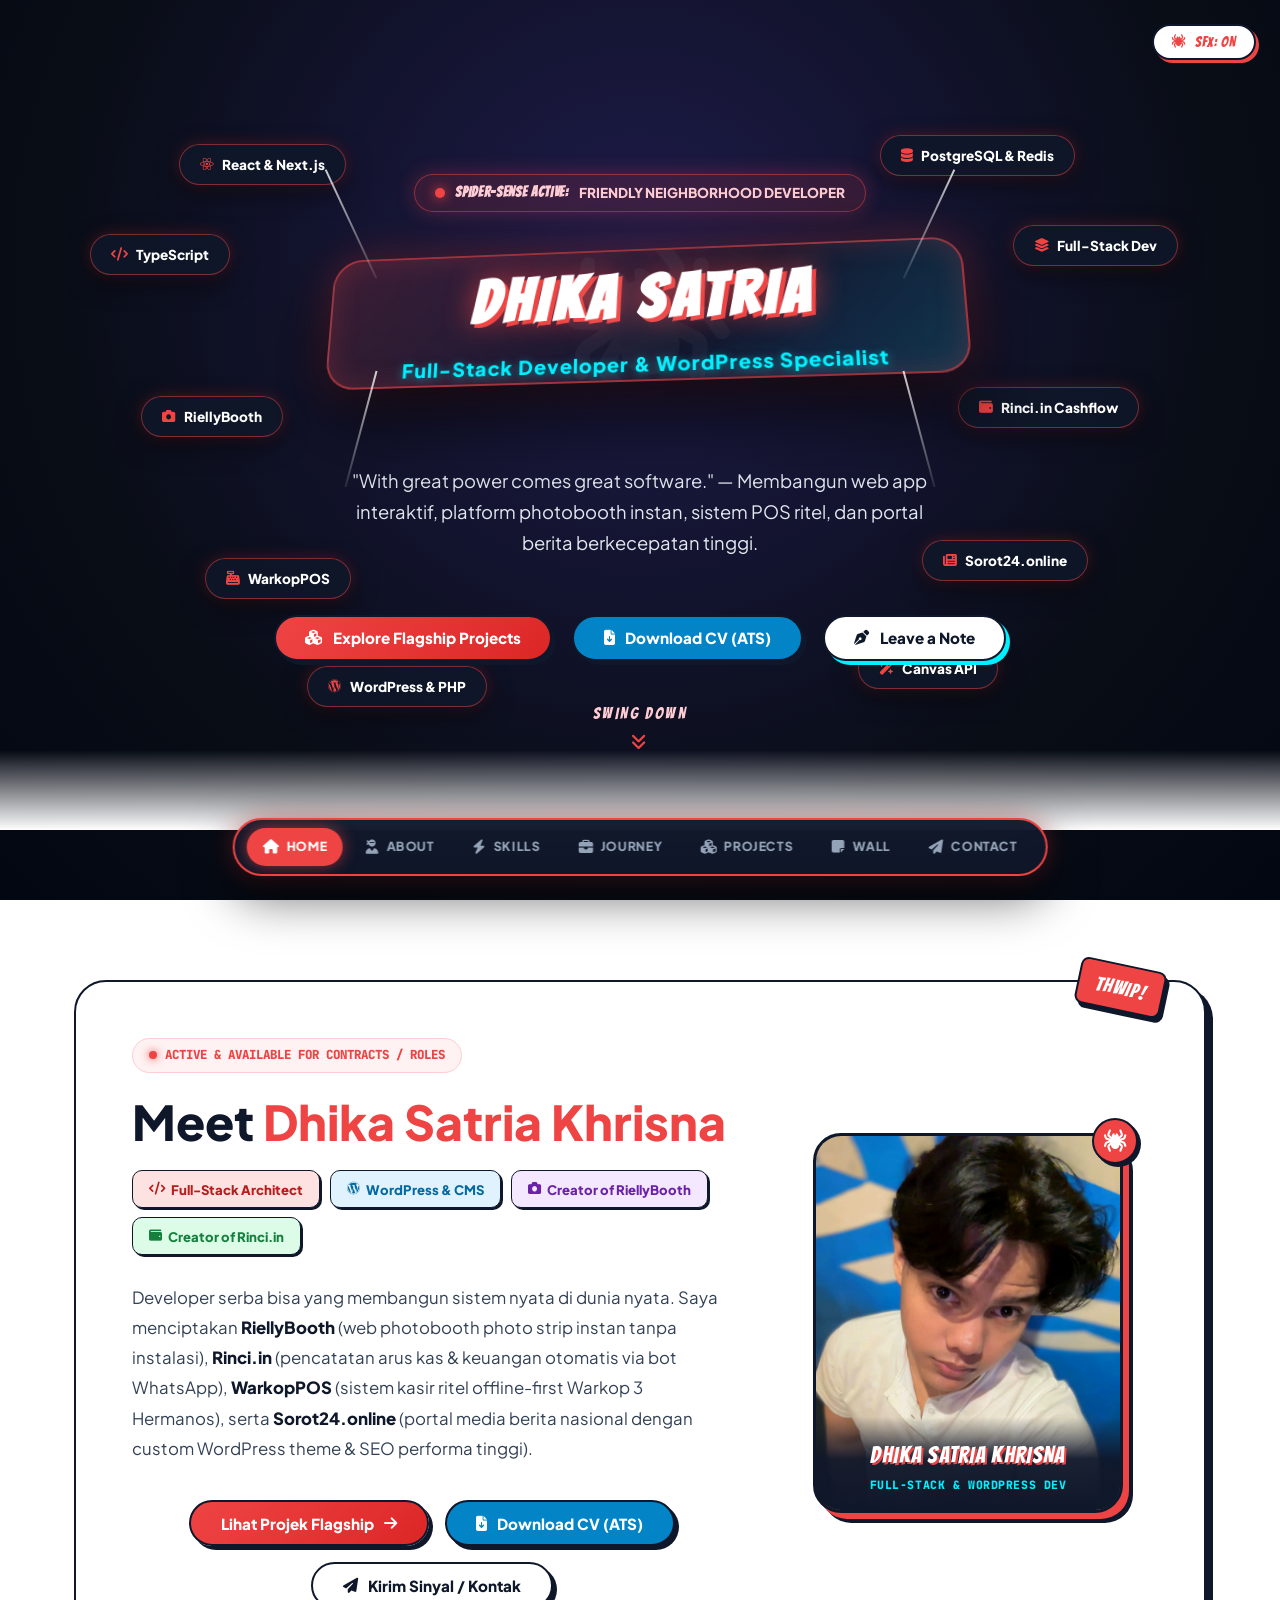
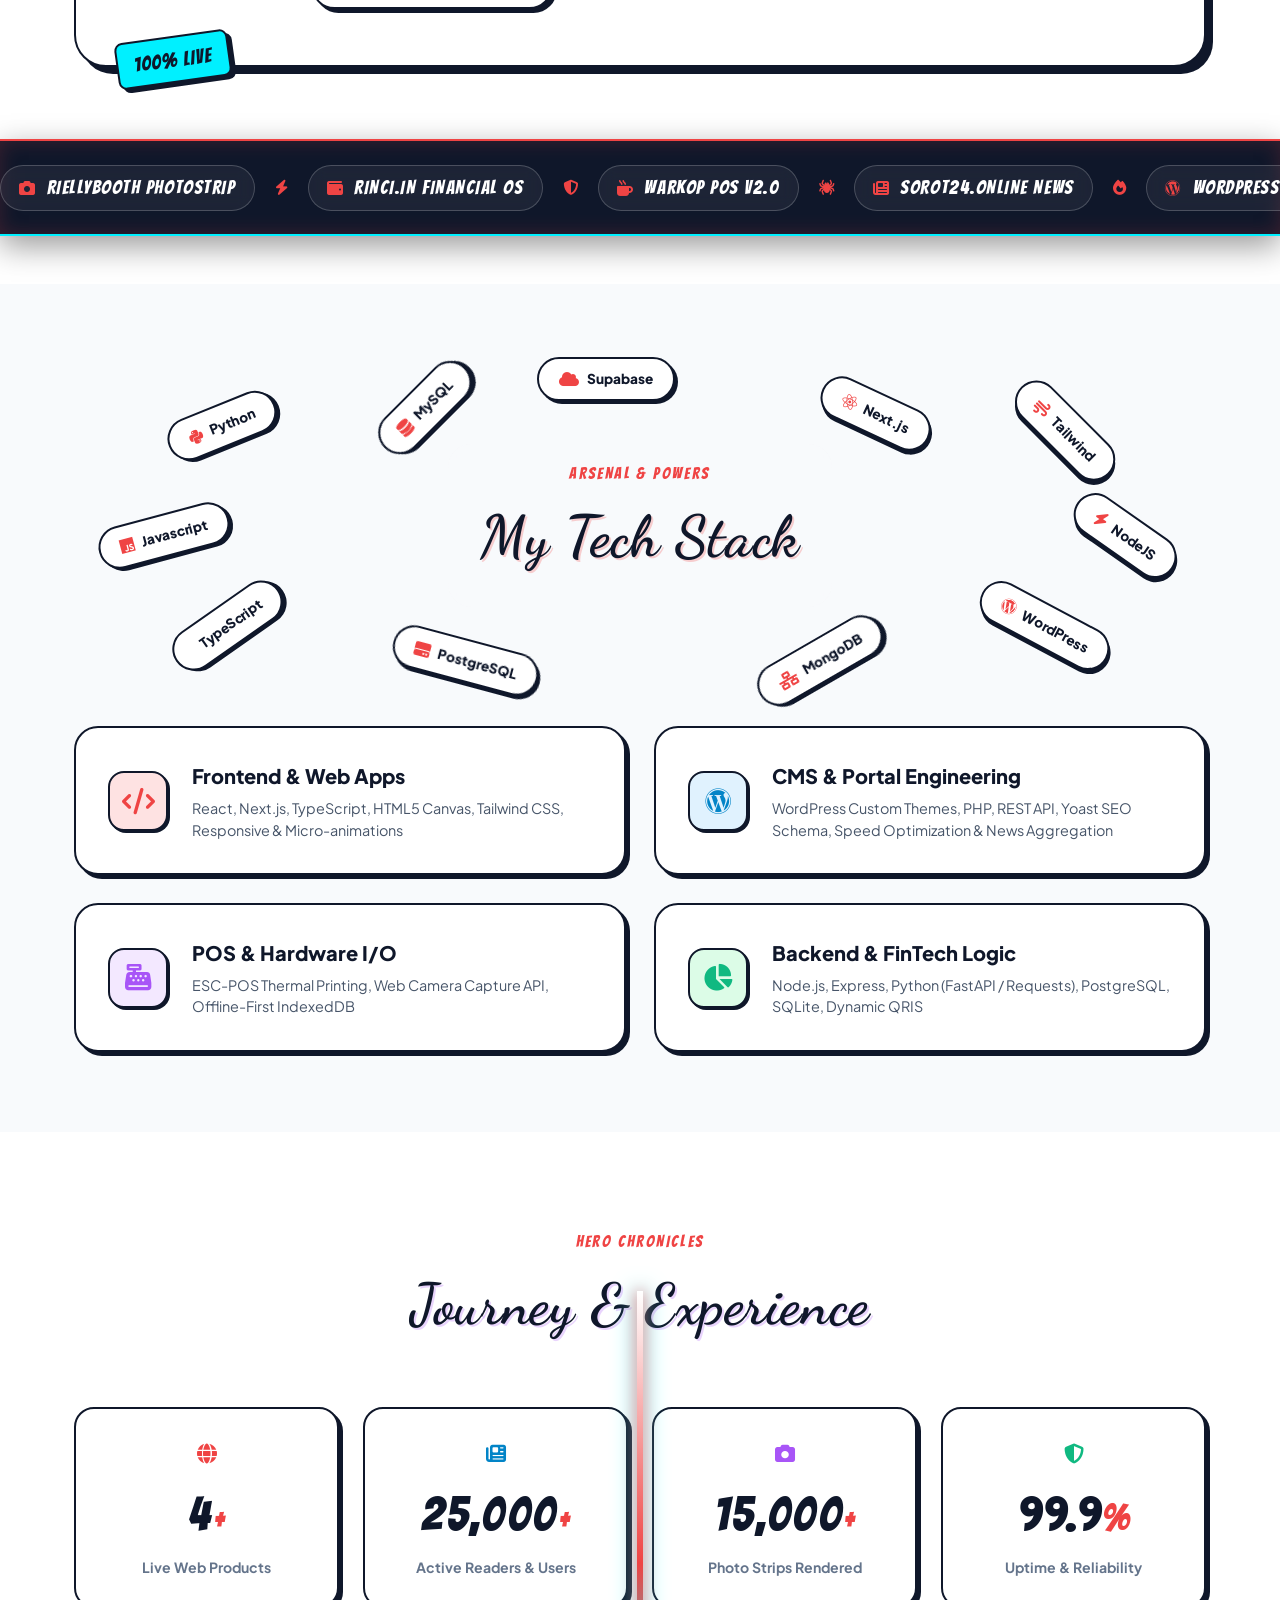
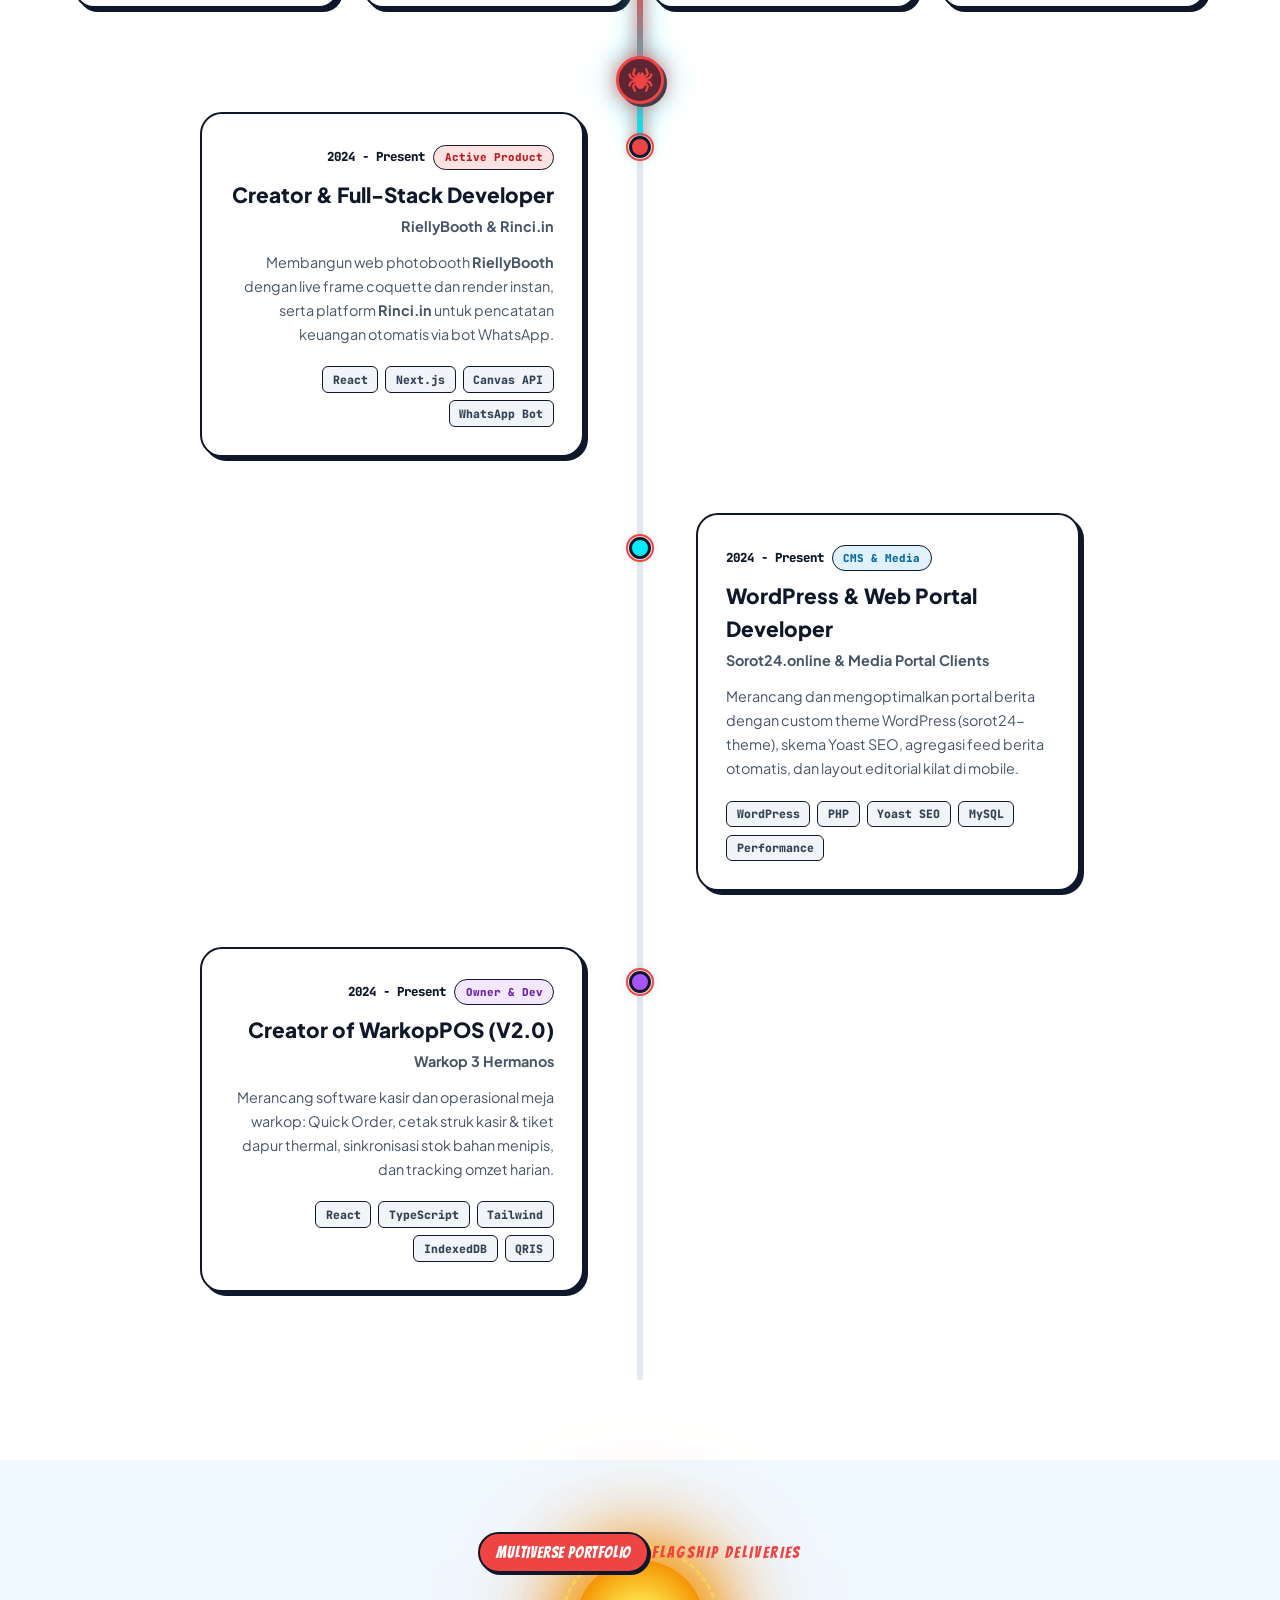
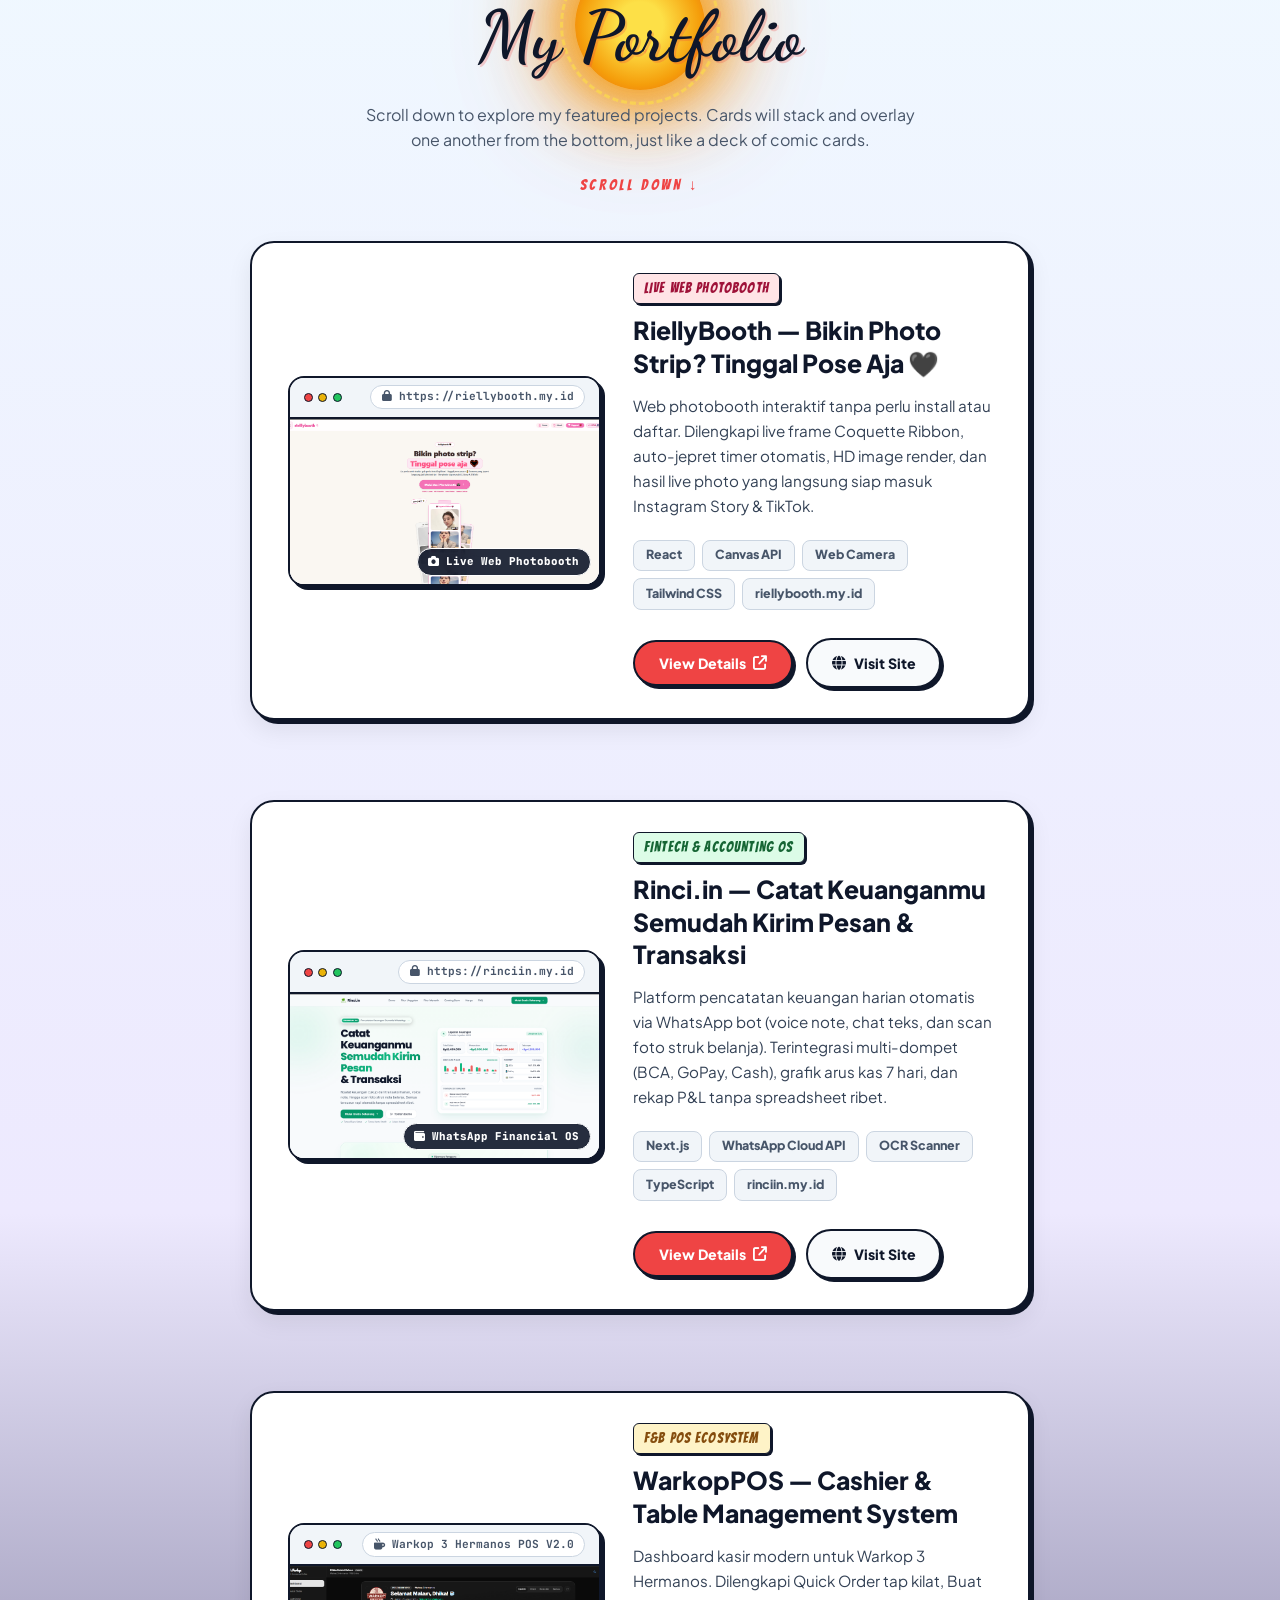
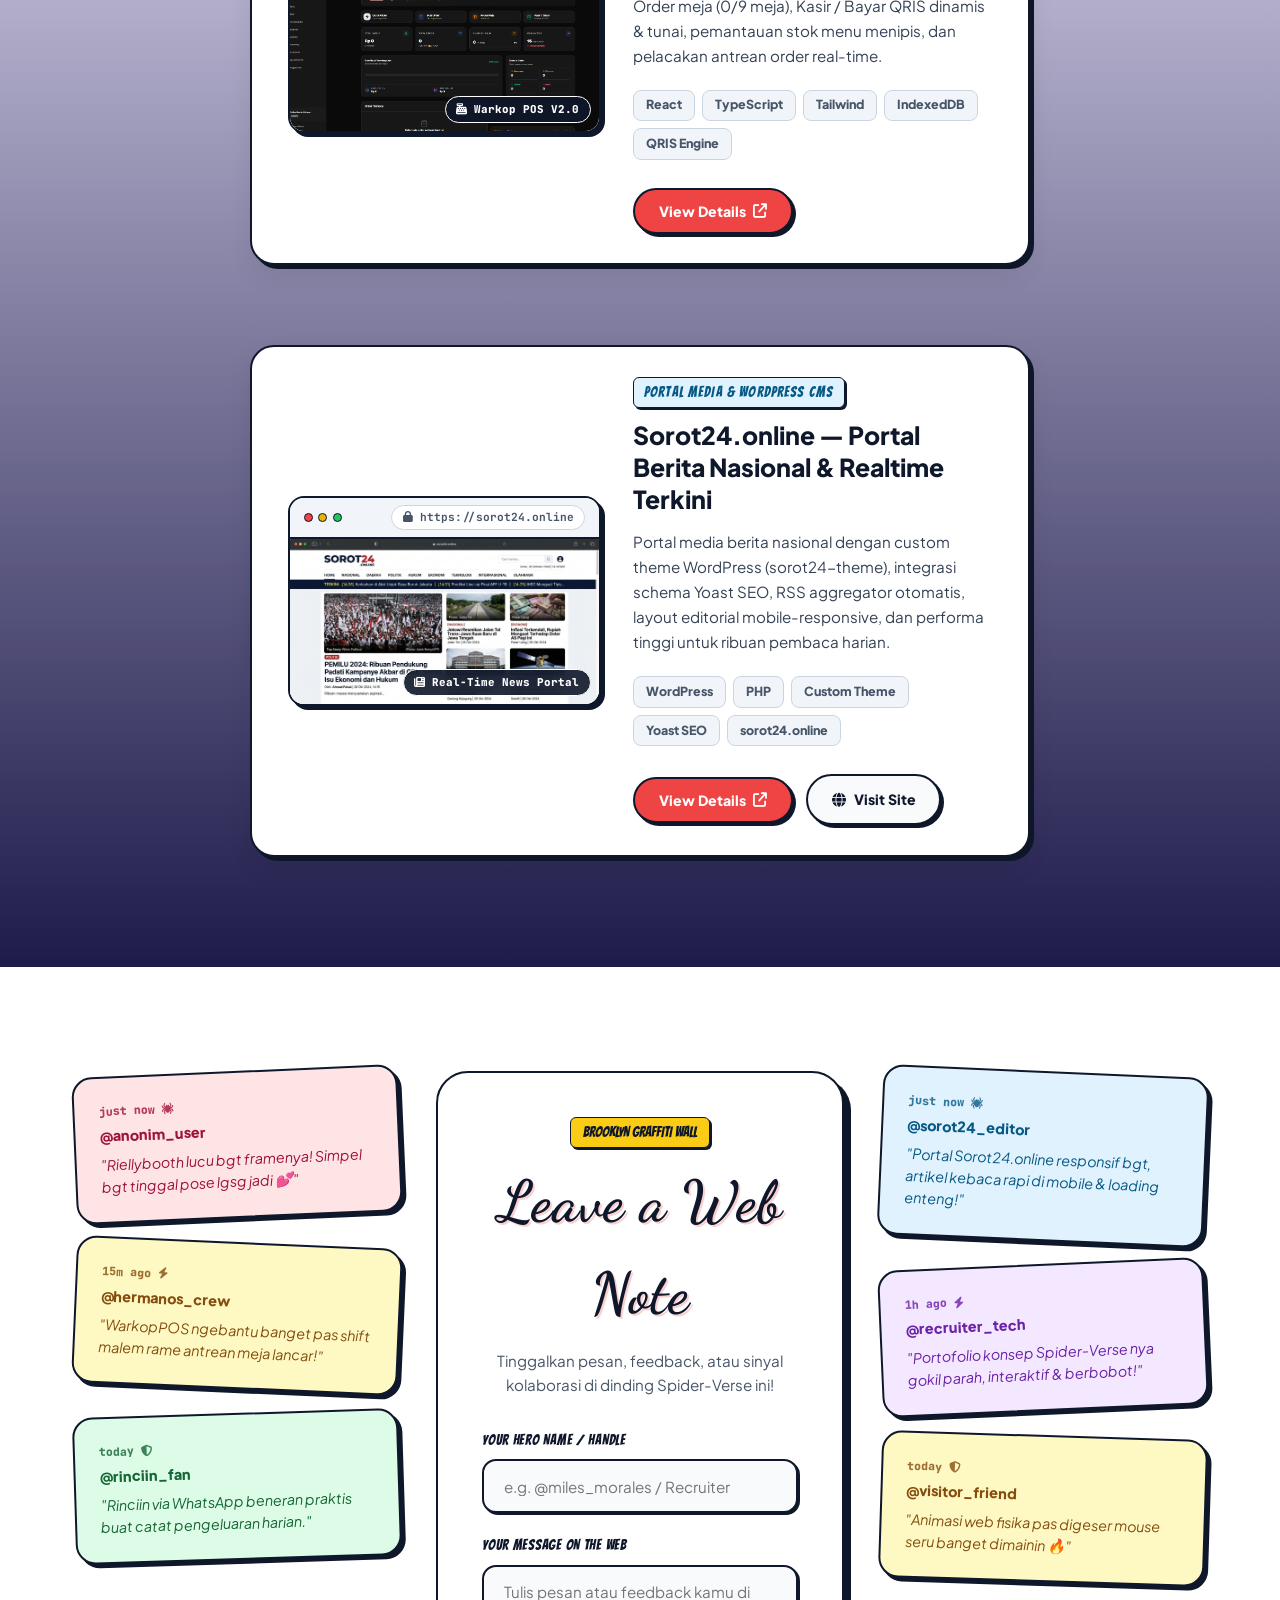
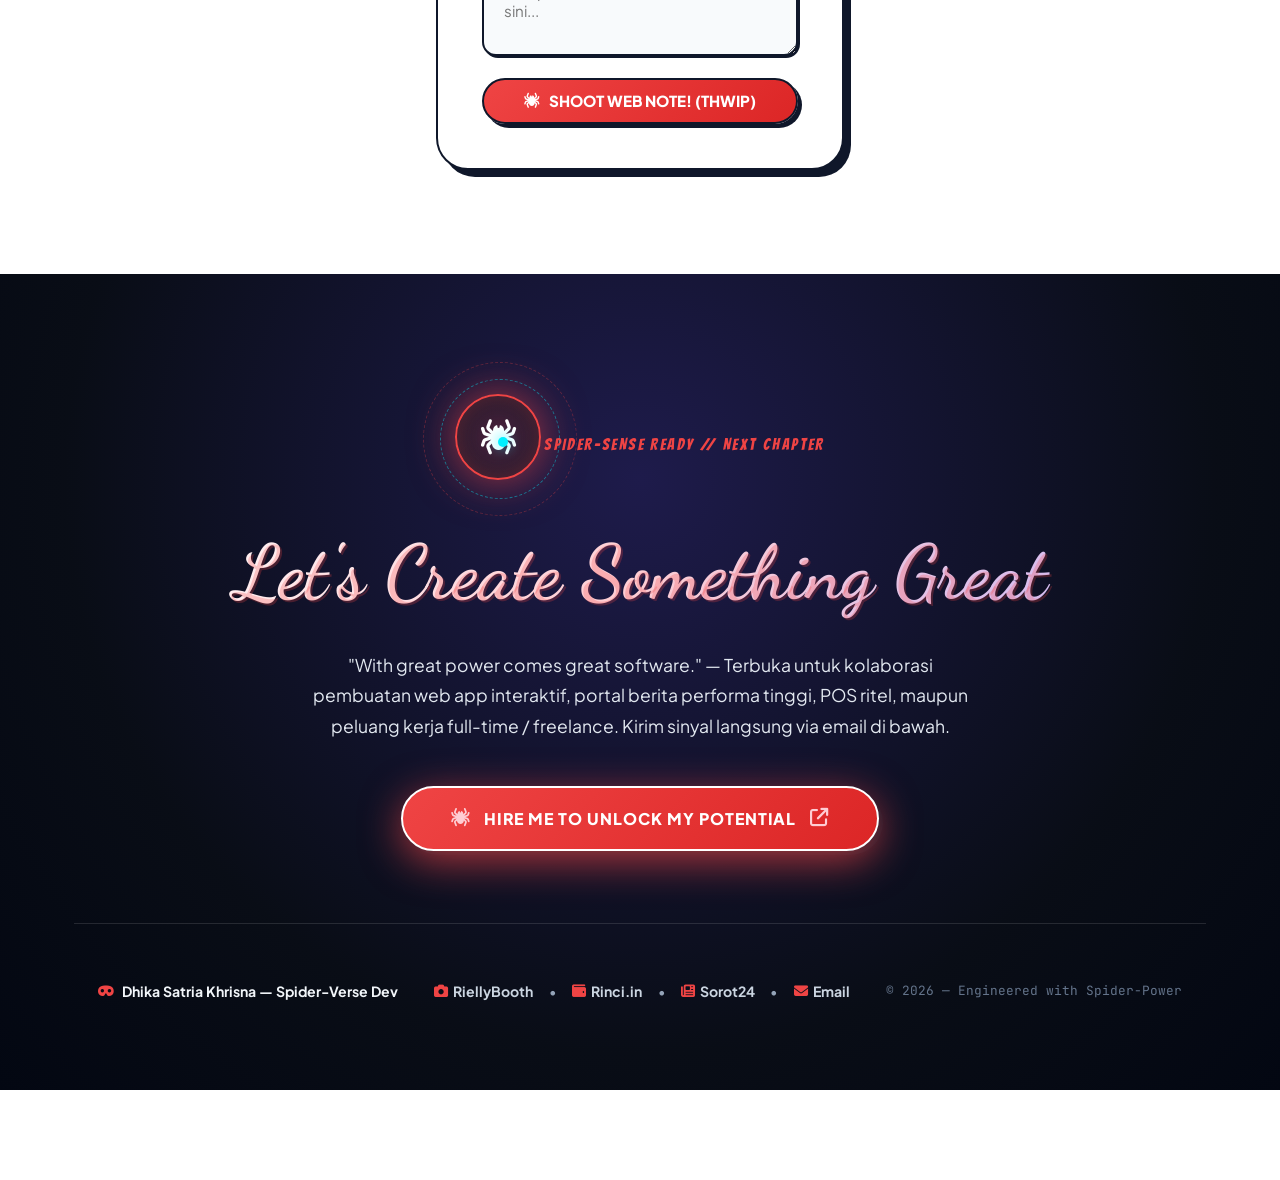
==== commit ad606cda: "feat: revamp portfolio to 4 clean flagship projects (RiellyBooth, Rinci.in, WarkopPOS, Sorot24.onlin" ====
--- a/index.html
+++ b/index.html
@@ -5,13 +5,13 @@
     <meta charset="UTF-8">
     <meta name="viewport" content="width=device-width, initial-scale=1.0">
     <meta name="description"
-        content="Dhika Satria Khrisna — Full-Stack Developer, Bot Automation Specialist & Systems Architect. Creator of RiellyBooth, Rinci.in, dan WarkopPOS.">
+        content="Dhika Satria Khrisna — Full-Stack Web Developer, UI/UX & Systems Architect. Creator of RiellyBooth, Rinci.in, WarkopPOS, dan Sorot24.online.">
     <meta name="keywords"
-        content="Dhika Satria Khrisna, Spider-Verse Portfolio, RiellyBooth, Rinci.in, WarkopPOS, Bot Developer, Reverse Engineering">
+        content="Dhika Satria Khrisna, Spider-Verse Portfolio, RiellyBooth, Rinci.in, WarkopPOS, Sorot24.online, Full-Stack Developer, WordPress Specialist, React, Next.js">
     <meta name="author" content="Dhika Satria Khrisna">
     <meta name="theme-color" content="#ef4444">
 
-    <title>Dhika Satria Khrisna | Full-Stack & Bot Automation Portfolio</title>
+    <title>Dhika Satria Khrisna | Full-Stack Developer & WordPress Specialist</title>
 
     <!-- Fonts -->
     <link rel="preconnect" href="https://fonts.googleapis.com">
@@ -44,8 +44,7 @@
     <section class="hero-section" id="home">
         <!-- Floating Clean Badges in 3D Space (Wave Pattern, No Raw Emojis) -->
         <div class="orbit-badges-container" id="orbit-badges">
-            <div class="spider-badge-pill sb-1" style="--d: 0s;"><i class="fa-brands fa-python"></i> <span>Python
-                    Automation</span></div>
+            <div class="spider-badge-pill sb-1" style="--d: 0s;"><i class="fa-brands fa-react"></i> <span>React & Next.js</span></div>
             <div class="spider-badge-pill sb-2" style="--d: 0.6s;"><i class="fa-solid fa-code"></i>
                 <span>TypeScript</span>
             </div>
@@ -55,18 +54,13 @@
             <div class="spider-badge-pill sb-4" style="--d: 1.8s;"><i class="fa-solid fa-cash-register"></i>
                 <span>WarkopPOS</span>
             </div>
-            <div class="spider-badge-pill sb-5" style="--d: 2.4s;"><i class="fa-solid fa-network-wired"></i> <span>API
-                    Reverse Eng</span></div>
-            <div class="spider-badge-pill sb-6" style="--d: 0.3s;"><i class="fa-solid fa-database"></i> <span>MySQL &
-                    Redis</span></div>
-            <div class="spider-badge-pill sb-7" style="--d: 0.9s;"><i class="fa-brands fa-react"></i> <span>React &
-                    Next.js</span></div>
-            <div class="spider-badge-pill sb-8" style="--d: 1.5s;"><i class="fa-solid fa-wallet"></i> <span>Rinci.in
-                    Cashflow</span></div>
-            <div class="spider-badge-pill sb-9" style="--d: 2.1s;"><i class="fa-solid fa-robot"></i> <span>APK Bot &
-                    Proxy</span></div>
-            <div class="spider-badge-pill sb-10" style="--d: 2.7s;"><i class="fa-solid fa-layer-group"></i>
-                <span>Full-Stack Dev</span>
+            <div class="spider-badge-pill sb-5" style="--d: 2.4s;"><i class="fa-brands fa-wordpress"></i> <span>WordPress & PHP</span></div>
+            <div class="spider-badge-pill sb-6" style="--d: 0.3s;"><i class="fa-solid fa-database"></i> <span>PostgreSQL & Redis</span></div>
+            <div class="spider-badge-pill sb-7" style="--d: 0.9s;"><i class="fa-solid fa-layer-group"></i> <span>Full-Stack Dev</span></div>
+            <div class="spider-badge-pill sb-8" style="--d: 1.5s;"><i class="fa-solid fa-wallet"></i> <span>Rinci.in Cashflow</span></div>
+            <div class="spider-badge-pill sb-9" style="--d: 2.1s;"><i class="fa-solid fa-newspaper"></i> <span>Sorot24.online</span></div>
+            <div class="spider-badge-pill sb-10" style="--d: 2.7s;"><i class="fa-solid fa-wand-magic-sparkles"></i>
+                <span>Canvas API</span>
             </div>
         </div>
 
@@ -87,15 +81,15 @@
                 <div class="island-surface spider-plate">
                     <div class="spider-logo-watermark"><i class="fa-solid fa-spider"></i></div>
                     <h1 class="island-title comic-title">DHIKA SATRIA</h1>
-                    <div class="island-subtitle">Full-Stack Developer & Bot Specialist</div>
+                    <div class="island-subtitle">Full-Stack Developer & WordPress Specialist</div>
                     <div class="island-glow-edge"></div>
                 </div>
                 <div class="island-depth"></div>
             </div>
 
             <p class="hero-motto">
-                "With great power comes great software." — Membangun web app interaktif, software photobooth, POS ritel,
-                dan bot automation berkecepatan tinggi.
+                "With great power comes great software." — Membangun web app interaktif, platform photobooth instan, sistem POS ritel,
+                dan portal berita berkecepatan tinggi.
             </p>
 
             <div class="hero-action-buttons">
@@ -144,8 +138,8 @@
                         <div class="about-badge-tags">
                             <span class="role-badge badge-red"><i class="fa-solid fa-code"></i> Full-Stack
                                 Architect</span>
-                            <span class="role-badge badge-cyan"><i class="fa-solid fa-robot"></i> APK Bot & Reverse
-                                Eng</span>
+                            <span class="role-badge badge-cyan"><i class="fa-brands fa-wordpress"></i> WordPress &
+                                CMS</span>
                             <span class="role-badge badge-purple"><i class="fa-solid fa-camera"></i> Creator of
                                 RiellyBooth</span>
                             <span class="role-badge badge-green"><i class="fa-solid fa-wallet"></i> Creator of
@@ -154,11 +148,10 @@
 
                         <p class="about-bio">
                             Developer serba bisa yang membangun sistem nyata di dunia nyata. Saya menciptakan
-                            <strong>RiellyBooth</strong> (web photobooth photo strip instan tanpa antri studio),
-                            <strong>Rinci.in</strong> (pencatatan keuangan otomatis via WhatsApp bot),
-                            <strong>WarkopPOS</strong> (sistem kasir ritel Warkop 3 Hermanos), serta <strong>Bot
-                                Auto-Create & APK Automation</strong> skala masif dengan reverse-engineered API dan
-                            proxy rotasi.
+                            <strong>RiellyBooth</strong> (web photobooth photo strip instan tanpa instalasi),
+                            <strong>Rinci.in</strong> (pencatatan arus kas & keuangan otomatis via bot WhatsApp),
+                            <strong>WarkopPOS</strong> (sistem kasir ritel offline-first Warkop 3 Hermanos), serta
+                            <strong>Sorot24.online</strong> (portal media berita nasional dengan custom WordPress theme & SEO performa tinggi).
                         </p>
 
                         <div class="about-cta-row">
@@ -186,7 +179,7 @@
                                     class="profile-real-photo">
                                 <div class="photo-overlay-badge">
                                     <div class="comic-name-tag">DHIKA SATRIA KHRISNA</div>
-                                    <div class="comic-role-tag">LEVEL 99 // BOT & WEB HERO</div>
+                                    <div class="comic-role-tag">FULL-STACK & WORDPRESS DEV</div>
                                 </div>
                             </div>
                         </div>
@@ -207,16 +200,14 @@
                 <span class="marquee-sep"><i class="fa-solid fa-shield-halved"></i></span>
                 <span class="marquee-item" style="--w: 2;"><i class="fa-solid fa-mug-hot"></i> WARKOP POS V2.0</span>
                 <span class="marquee-sep"><i class="fa-solid fa-spider"></i></span>
-                <span class="marquee-item" style="--w: 3;"><i class="fa-solid fa-robot"></i> VIU & APK AUTOMATION</span>
+                <span class="marquee-item" style="--w: 3;"><i class="fa-solid fa-newspaper"></i> SOROT24.ONLINE NEWS</span>
                 <span class="marquee-sep"><i class="fa-solid fa-fire"></i></span>
-                <span class="marquee-item" style="--w: 4;"><i class="fa-solid fa-network-wired"></i> API REVERSE
-                    ENGINEERING</span>
+                <span class="marquee-item" style="--w: 4;"><i class="fa-brands fa-wordpress"></i> WORDPRESS & THEMES</span>
                 <span class="marquee-sep"><i class="fa-solid fa-code"></i></span>
                 <span class="marquee-item" style="--w: 5;"><i class="fa-solid fa-layer-group"></i> FULL-STACK WEB
                     APPS</span>
                 <span class="marquee-sep"><i class="fa-solid fa-bolt"></i></span>
-                <span class="marquee-item" style="--w: 6;"><i class="fa-solid fa-satellite-dish"></i> AEGIS TELCO
-                    GATEWAY</span>
+                <span class="marquee-item" style="--w: 6;"><i class="fa-solid fa-gauge-high"></i> HIGH PERFORMANCE</span>
                 <span class="marquee-sep"><i class="fa-solid fa-spider"></i></span>
 
                 <!-- Group 2 (Exact Duplicate for 100% Seamless Infinite Loop) -->
@@ -228,16 +219,14 @@
                 <span class="marquee-sep"><i class="fa-solid fa-shield-halved"></i></span>
                 <span class="marquee-item" style="--w: 2;"><i class="fa-solid fa-mug-hot"></i> WARKOP POS V2.0</span>
                 <span class="marquee-sep"><i class="fa-solid fa-spider"></i></span>
-                <span class="marquee-item" style="--w: 3;"><i class="fa-solid fa-robot"></i> VIU & APK AUTOMATION</span>
+                <span class="marquee-item" style="--w: 3;"><i class="fa-solid fa-newspaper"></i> SOROT24.ONLINE NEWS</span>
                 <span class="marquee-sep"><i class="fa-solid fa-fire"></i></span>
-                <span class="marquee-item" style="--w: 4;"><i class="fa-solid fa-network-wired"></i> API REVERSE
-                    ENGINEERING</span>
+                <span class="marquee-item" style="--w: 4;"><i class="fa-brands fa-wordpress"></i> WORDPRESS & THEMES</span>
                 <span class="marquee-sep"><i class="fa-solid fa-code"></i></span>
                 <span class="marquee-item" style="--w: 5;"><i class="fa-solid fa-layer-group"></i> FULL-STACK WEB
                     APPS</span>
                 <span class="marquee-sep"><i class="fa-solid fa-bolt"></i></span>
-                <span class="marquee-item" style="--w: 6;"><i class="fa-solid fa-satellite-dish"></i> AEGIS TELCO
-                    GATEWAY</span>
+                <span class="marquee-item" style="--w: 6;"><i class="fa-solid fa-gauge-high"></i> HIGH PERFORMANCE</span>
                 <span class="marquee-sep"><i class="fa-solid fa-spider"></i></span>
             </div>
         </div>
@@ -278,7 +267,7 @@
                     <div class="tech-orbit-pill pill-10" style="--rot: -30deg; --delay: 0.9s;"><i
                             class="fa-solid fa-network-wired"></i> <span>MongoDB</span></div>
                     <div class="tech-orbit-pill pill-11" style="--rot: 28deg; --delay: 1.8s;"><i
-                            class="fa-solid fa-robot"></i> <span>Rest API</span></div>
+                            class="fa-brands fa-wordpress"></i> <span>WordPress</span></div>
                 </div>
             </div>
 
@@ -298,12 +287,11 @@
 
                 <div class="domain-card card-spider-cyan">
                     <div class="domain-icon-wrapper cyan-bg">
-                        <i class="fa-solid fa-robot"></i>
+                        <i class="fa-brands fa-wordpress"></i>
                     </div>
                     <div class="domain-info">
-                        <h3 class="domain-name">Bot & APK Automation (Core Job)</h3>
-                        <p class="domain-tools">API Reverse Engineering, Viu / APK Auto-Create, mitmproxy, curl_cffi,
-                            Rotating Proxies, Frida</p>
+                        <h3 class="domain-name">CMS & Portal Engineering</h3>
+                        <p class="domain-tools">WordPress Custom Themes, PHP, REST API, Yoast SEO Schema, Speed Optimization & News Aggregation</p>
                     </div>
                 </div>
 
@@ -345,15 +333,15 @@
             <div class="journey-stats-grid">
                 <div class="j-stat-card border-red">
                     <div class="stat-icon-top"><i class="fa-solid fa-globe"></i></div>
-                    <span class="j-stat-number" data-target="3" data-decimals="0">0</span><span
+                    <span class="j-stat-number" data-target="4" data-decimals="0">0</span><span
                         class="j-stat-plus">+</span>
                     <span class="j-stat-label">Live Web Products</span>
                 </div>
                 <div class="j-stat-card border-cyan">
-                    <div class="stat-icon-top"><i class="fa-solid fa-bolt"></i></div>
-                    <span class="j-stat-number" data-target="50000" data-format="comma">0</span><span
+                    <div class="stat-icon-top"><i class="fa-solid fa-newspaper"></i></div>
+                    <span class="j-stat-number" data-target="25000" data-format="comma">0</span><span
                         class="j-stat-plus">+</span>
-                    <span class="j-stat-label">Accounts Auto-Created</span>
+                    <span class="j-stat-label">Active Readers & Users</span>
                 </div>
                 <div class="j-stat-card border-purple">
                     <div class="stat-icon-top"><i class="fa-solid fa-camera"></i></div>
@@ -363,9 +351,9 @@
                 </div>
                 <div class="j-stat-card border-green">
                     <div class="stat-icon-top"><i class="fa-solid fa-shield-halved"></i></div>
-                    <span class="j-stat-number" data-target="99.98" data-decimals="2">0</span><span
+                    <span class="j-stat-number" data-target="99.9" data-decimals="1">0</span><span
                         class="j-stat-plus">%</span>
-                    <span class="j-stat-label">Automation Success Rate</span>
+                    <span class="j-stat-label">Uptime & Reliability</span>
                 </div>
             </div>
 
@@ -417,20 +405,20 @@
                         <div class="dot-pulse-ring"></div>
                     </div>
                     <div class="timeline-card comic-card-cyan">
-                        <div class="timeline-date-badge">2024 - Present <span class="job-tag tag-cyan">Automation
-                                Ops</span></div>
-                        <h3 class="timeline-role">Bot Developer & API Reverse Engineer</h3>
-                        <div class="timeline-company">APK Automation & Account Engine</div>
+                        <div class="timeline-date-badge">2024 - Present <span class="job-tag tag-cyan">CMS &
+                                Media</span></div>
+                        <h3 class="timeline-role">WordPress & Web Portal Developer</h3>
+                        <div class="timeline-company">Sorot24.online & Media Portal Clients</div>
                         <p class="timeline-desc">
-                            Membuat bot auto-create & auto-premium massal (Viu, streaming apps, carrier gateway) dengan
-                            reverse-engineering endpoint internal, bypass token, dan rotasi proxy multi-threading.
+                            Merancang dan mengoptimalkan portal berita dengan custom theme WordPress (sorot24-theme),
+                            skema Yoast SEO, agregasi feed berita otomatis, dan layout editorial kilat di mobile.
                         </p>
                         <div class="timeline-tech-pills">
-                            <span>Python</span>
-                            <span>httpx</span>
-                            <span>curl_cffi</span>
-                            <span>mitmproxy</span>
-                            <span>Proxy Mesh</span>
+                            <span>WordPress</span>
+                            <span>PHP</span>
+                            <span>Yoast SEO</span>
+                            <span>MySQL</span>
+                            <span>Performance</span>
                         </div>
                     </div>
                 </div>
@@ -637,95 +625,51 @@
                 </div>
             </div>
 
-            <!-- Stack Card 4: Viu & APK Premium Automation Suite -->
-            <div class="stack-card card-bot" style="--stack-index: 4;">
+            <!-- Stack Card 4: Sorot24.online (Real Screenshot Embedded) -->
+            <div class="stack-card card-sorot24" style="--stack-index: 4;">
                 <div class="stack-card-inner">
                     <div class="card-preview-col">
-                        <div class="mock-device-screen terminal-window-frame">
-                            <div class="mock-top-bar terminal-top-bar">
+                        <div class="mock-device-screen browser-window-frame">
+                            <div class="mock-top-bar">
                                 <div class="browser-dots">
                                     <span class="b-dot b-red"></span>
                                     <span class="b-dot b-yellow"></span>
                                     <span class="b-dot b-green"></span>
                                 </div>
-                                <span class="mock-url-pill terminal-title">python bot_engine.py --scale=100</span>
+                                <span class="mock-url-pill"><i class="fa-solid fa-lock"></i>
+                                    https://sorot24.online</span>
                             </div>
-                            <div class="mock-terminal-body">
-                                <div class="term-line term-green">[+] INTERCEPT: Mobile Auth Token Captured</div>
-                                <div class="term-line term-cyan">[*] PROXY: 1,420 Residential Proxies Active</div>
-                                <div class="term-line term-white">[✓] VIU_PREMIUM: Auto-Provision Success (200 OK)</div>
-                                <div class="term-line term-yellow">[⚡] JA3_TLS: Chrome120 Spoofing Clean</div>
-                                <div class="term-line term-purple">[>] THREADS: 50 Workers Concurrent Running...</div>
+                            <div class="mock-screenshot-wrapper">
+                                <img src="images/preview_sorot24.png" alt="Sorot24.online Media Portal Preview"
+                                    class="mock-screenshot-img">
+                                <div class="screenshot-hover-badge"><i class="fa-solid fa-newspaper"></i> Real-Time News Portal</div>
                             </div>
                         </div>
                     </div>
                     <div class="card-details-col">
-                        <span class="project-category-tag tag-cyan-badge">API REVERSE ENGINEERING & BOT</span>
-                        <h3 class="project-name">Viu & APK Premium Account Automation Engine</h3>
+                        <span class="project-category-tag tag-cyan-badge">PORTAL MEDIA & WORDPRESS CMS</span>
+                        <h3 class="project-name">Sorot24.online — Portal Berita Nasional & Realtime Terkini</h3>
                         <p class="project-summary">
-                            Sistem automasi pembuatan akun massal dan auto-upgrade subscription untuk aplikasi mobile
-                            streaming (seperti Viu dan APK premium lainnya). Bekerja dengan cara reverse-engineer
-                            internal REST API, rotasi proxy SOCKS5, spoofing TLS fingerprint (`curl_cffi`), dan
-                            auto-solve verification.
+                            Portal media berita nasional dengan custom theme WordPress (sorot24-theme), integrasi schema
+                            Yoast SEO, RSS aggregator otomatis, layout editorial mobile-responsive, dan performa tinggi
+                            untuk ribuan pembaca harian.
                         </p>
                         <div class="project-tags-row">
-                            <span class="p-tag">Python</span>
-                            <span class="p-tag">curl_cffi</span>
-                            <span class="p-tag">mitmproxy</span>
-                            <span class="p-tag">Frida</span>
-                            <span class="p-tag">Proxy Mesh</span>
+                            <span class="p-tag">WordPress</span>
+                            <span class="p-tag">PHP</span>
+                            <span class="p-tag">Custom Theme</span>
+                            <span class="p-tag">Yoast SEO</span>
+                            <span class="p-tag">sorot24.online</span>
                         </div>
                         <div class="card-btn-group">
-                            <button class="btn-spider-red-sm" data-project="apk-bot">
+                            <button class="btn-spider-red-sm" data-project="sorot24">
                                 <span>View Details</span>
                                 <i class="fa-solid fa-arrow-up-right-from-square"></i>
                             </button>
-                        </div>
-                    </div>
-                </div>
-            </div>
-
-            <!-- Stack Card 5: AegisTelco Gateway -->
-            <div class="stack-card card-aegis" style="--stack-index: 5;">
-                <div class="stack-card-inner">
-                    <div class="card-preview-col">
-                        <div class="mock-device-screen terminal-window-frame aegis-frame">
-                            <div class="mock-top-bar terminal-top-bar">
-                                <div class="browser-dots">
-                                    <span class="b-dot b-red"></span>
-                                    <span class="b-dot b-yellow"></span>
-                                    <span class="b-dot b-green"></span>
-                                </div>
-                                <span class="mock-url-pill terminal-title">aegis_telco_gateway --stream</span>
-                            </div>
-                            <div class="mock-terminal-body">
-                                <div class="term-line term-cyan">[+] SIM_ORDER: Acquired Number +919876543210</div>
-                                <div class="term-line term-green">[✓] PREFIX_CHECK: 987 (600-939 Valid)</div>
-                                <div class="term-line term-yellow">[*] POLLING: Carrier OTP Arrived in 0.8s: [ 849201 ]
-                                </div>
-                                <div class="term-line term-white">[✓] STATUS: Authenticated & Session Sealed</div>
-                            </div>
-                        </div>
-                    </div>
-                    <div class="card-details-col">
-                        <span class="project-category-tag tag-purple-badge">TELECOM API INTEGRATION</span>
-                        <h3 class="project-name">AegisTelco — Multi-Provider Virtual Number & Verification Gateway</h3>
-                        <p class="project-summary">
-                            Microservice adapter multi-provider SMS (SMS-Activate, 5SIM, Grizzly) dengan filter prefix
-                            (600–939), mekanisme auto-refund saldo instan jika prefix tidak cocok, dan polling OTP
-                            otomatis tanpa input manual.
-                        </p>
-                        <div class="project-tags-row">
-                            <span class="p-tag">Python 3.11</span>
-                            <span class="p-tag">REST APIs</span>
-                            <span class="p-tag">Proxy Parser</span>
-                            <span class="p-tag">State Machine</span>
-                        </div>
-                        <div class="card-btn-group">
-                            <button class="btn-spider-red-sm" data-project="aegis">
-                                <span>View Details</span>
-                                <i class="fa-solid fa-arrow-up-right-from-square"></i>
-                            </button>
+                            <a href="https://sorot24.online" target="_blank" rel="noopener noreferrer"
+                                class="btn-live-link">
+                                <i class="fa-solid fa-globe"></i> Visit Site
+                            </a>
                         </div>
                     </div>
                 </div>
@@ -793,8 +737,8 @@
                 <div class="wall-feed right-feed" id="sticky-feed-right">
                     <div class="sticky-note note-blue">
                         <div class="note-time">just now <i class="fa-solid fa-spider"></i></div>
-                        <div class="note-author">@bot_community</div>
-                        <div class="note-content">"Bot Viu & APK automation-nya jalan kenceng bgt tanpa kena ban 👍"
+                        <div class="note-author">@sorot24_editor</div>
+                        <div class="note-content">"Portal Sorot24.online responsif bgt, artikel kebaca rapi di mobile & loading enteng!"
                         </div>
                     </div>
                     <div class="sticky-note note-lavender">
@@ -832,9 +776,8 @@
             <h2 class="script-title-huge comic-glow-red">Let's Create Something Great</h2>
 
             <p class="contact-subtext">
-                "With great power comes great software." — Terbuka untuk kolaborasi pembuatan web app interaktif, bot
-                otomatisasi skala masif, POS ritel, maupun peluang kerja full-time / freelance. Kirim sinyal langsung
-                via email di bawah.
+                "With great power comes great software." — Terbuka untuk kolaborasi pembuatan web app interaktif, portal berita
+                performa tinggi, POS ritel, maupun peluang kerja full-time / freelance. Kirim sinyal langsung via email di bawah.
             </p>
 
             <div class="hire-cta-wrap">
@@ -857,6 +800,9 @@
                     <span class="dot-sep">•</span>
                     <a href="https://rinciin.my.id" target="_blank" rel="noopener noreferrer"><i
                             class="fa-solid fa-wallet"></i> Rinci.in</a>
+                    <span class="dot-sep">•</span>
+                    <a href="https://sorot24.online" target="_blank" rel="noopener noreferrer"><i
+                            class="fa-solid fa-newspaper"></i> Sorot24</a>
                     <span class="dot-sep">•</span>
                     <a href="https://mail.google.com/mail/?view=cm&fs=1&to=dhikasatria40@gmail.com&su=Spider-Signal%20//%20Project%20Inquiry%20-%20Dhika%20Satria"
                         target="_blank" rel="noopener noreferrer"><i class="fa-solid fa-envelope"></i> Email</a>
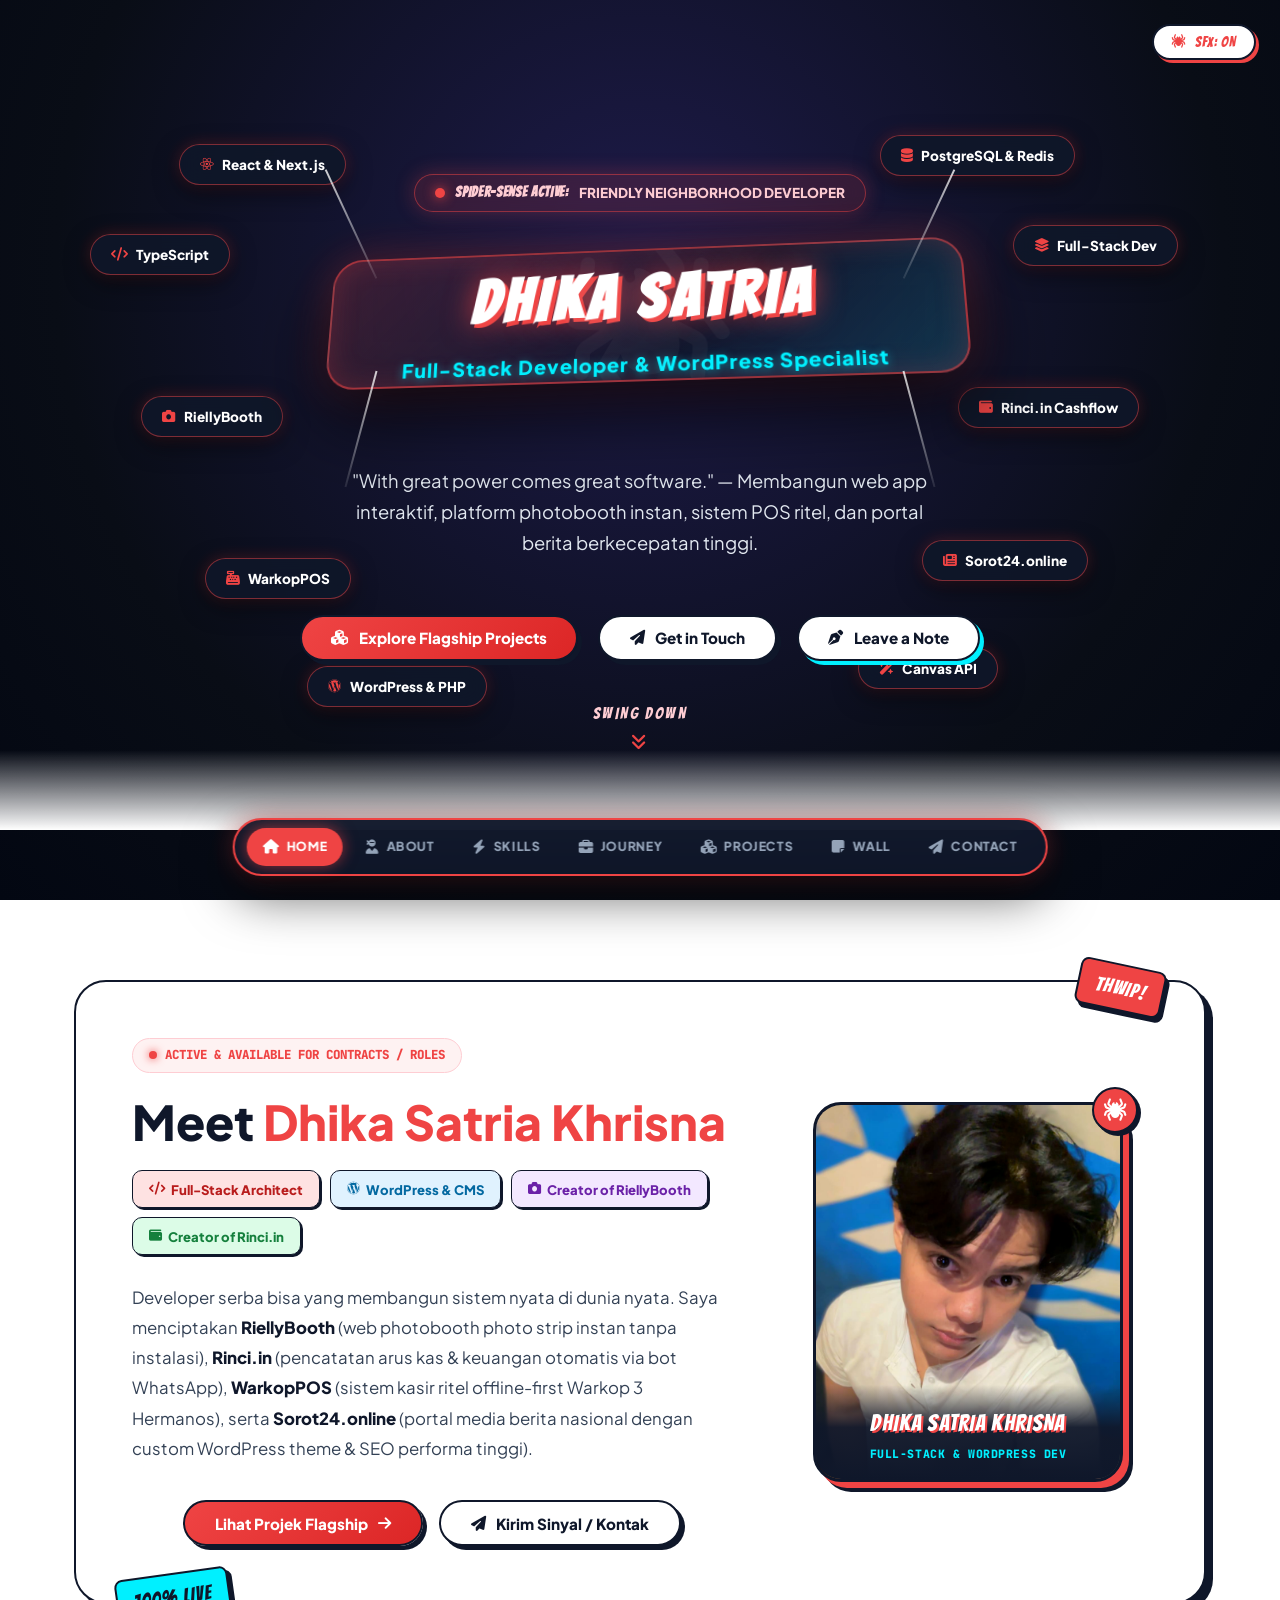
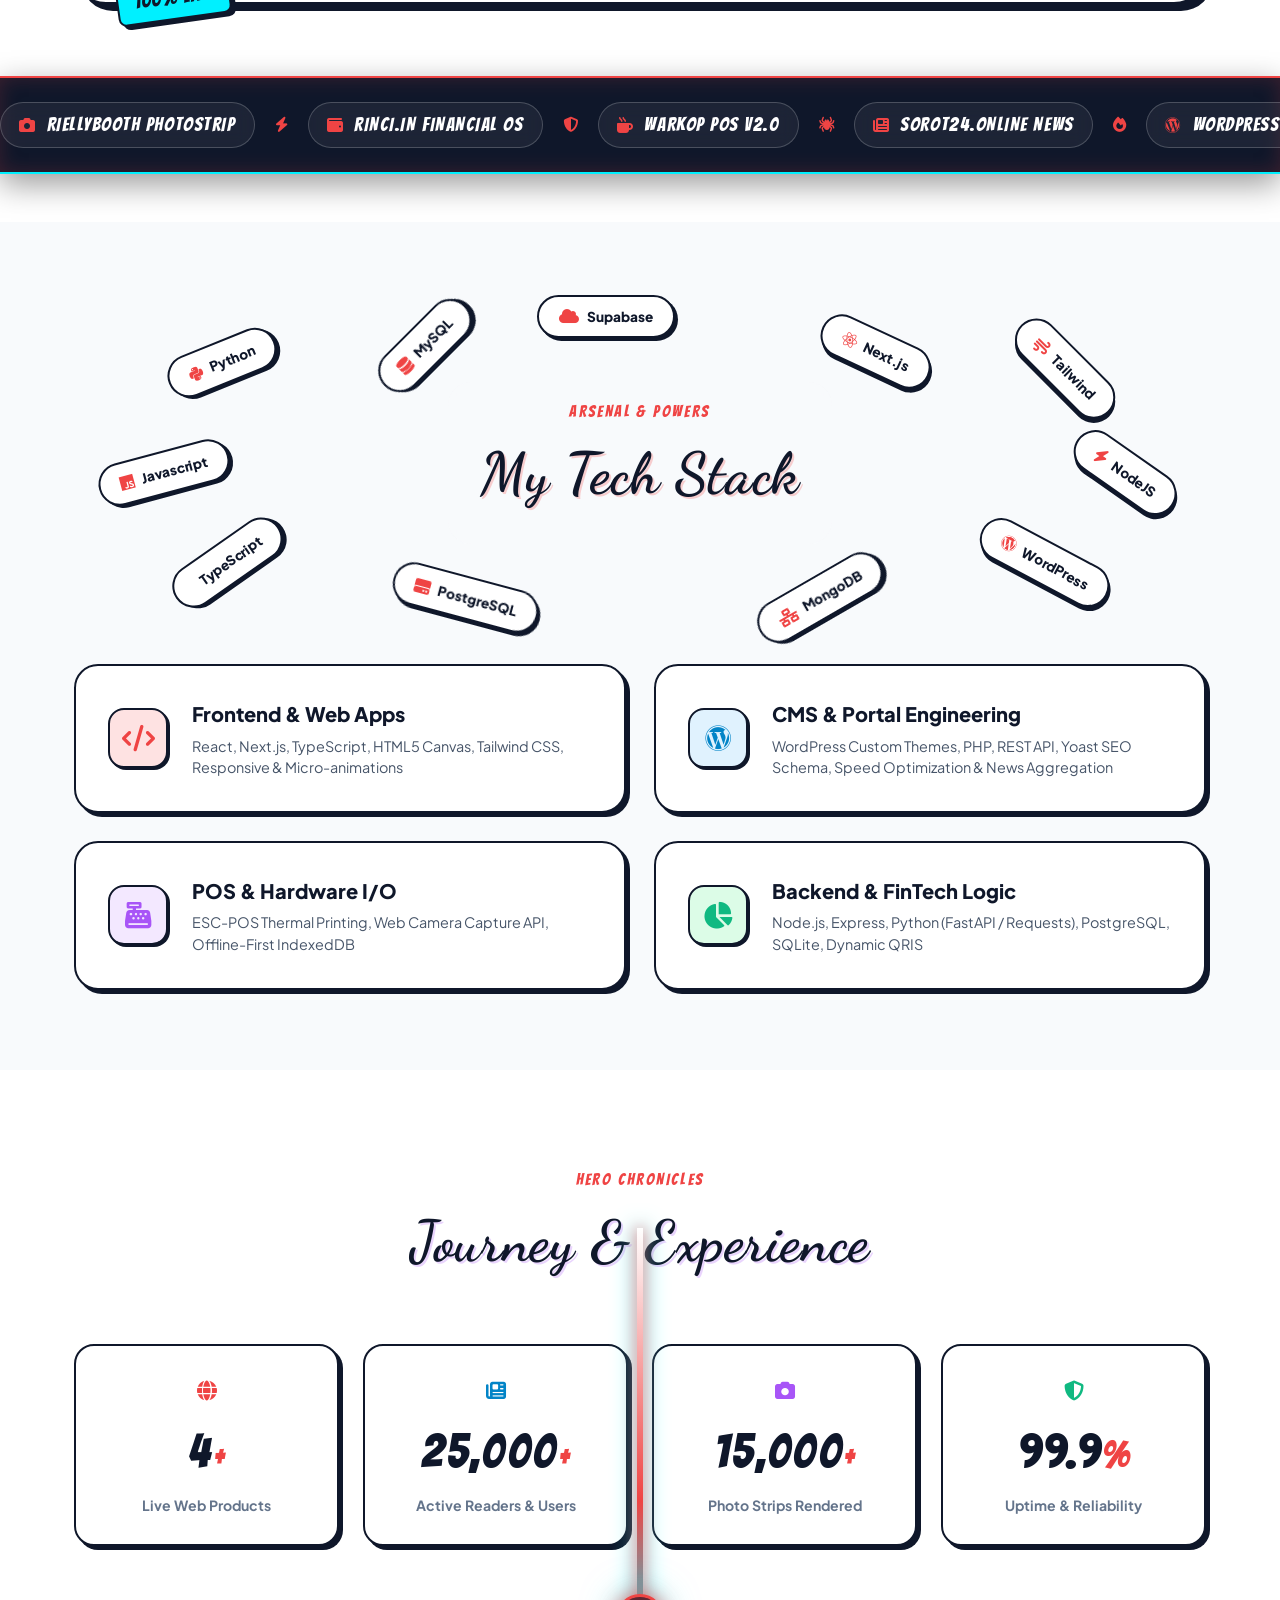
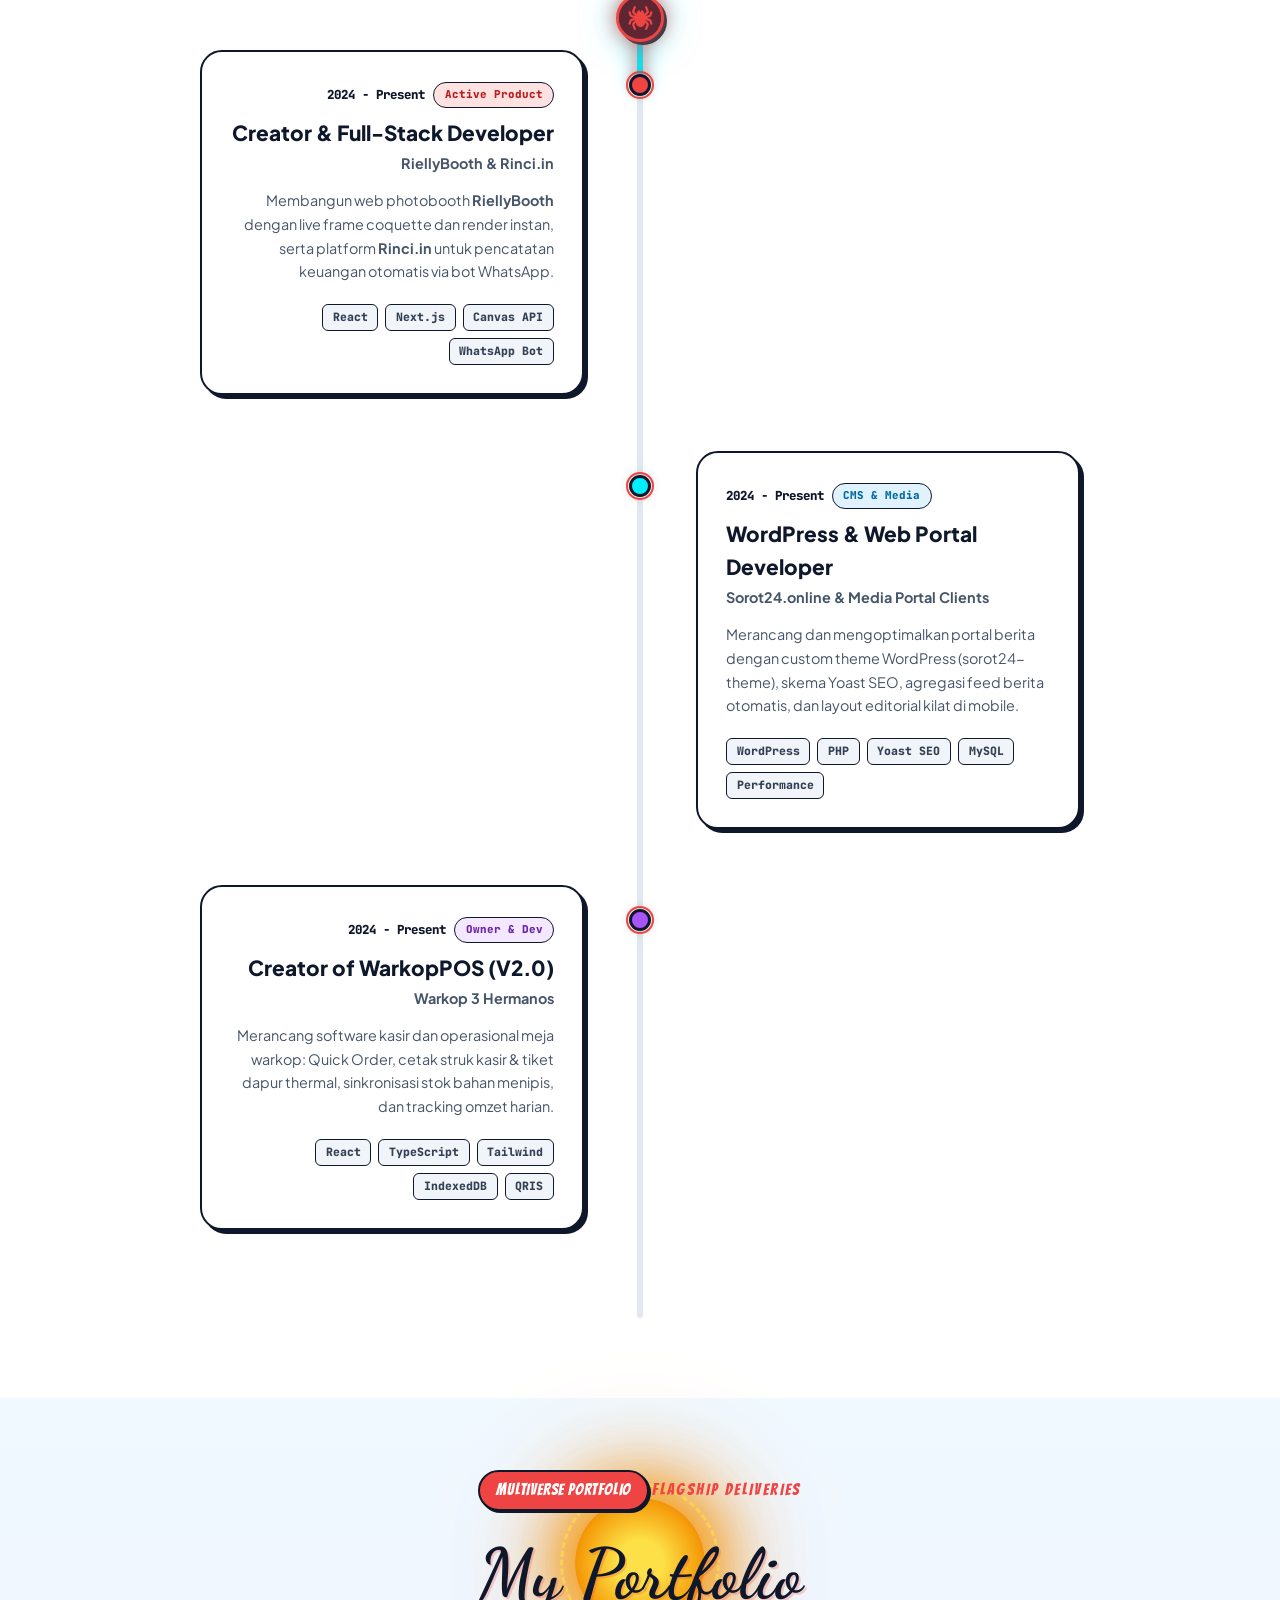
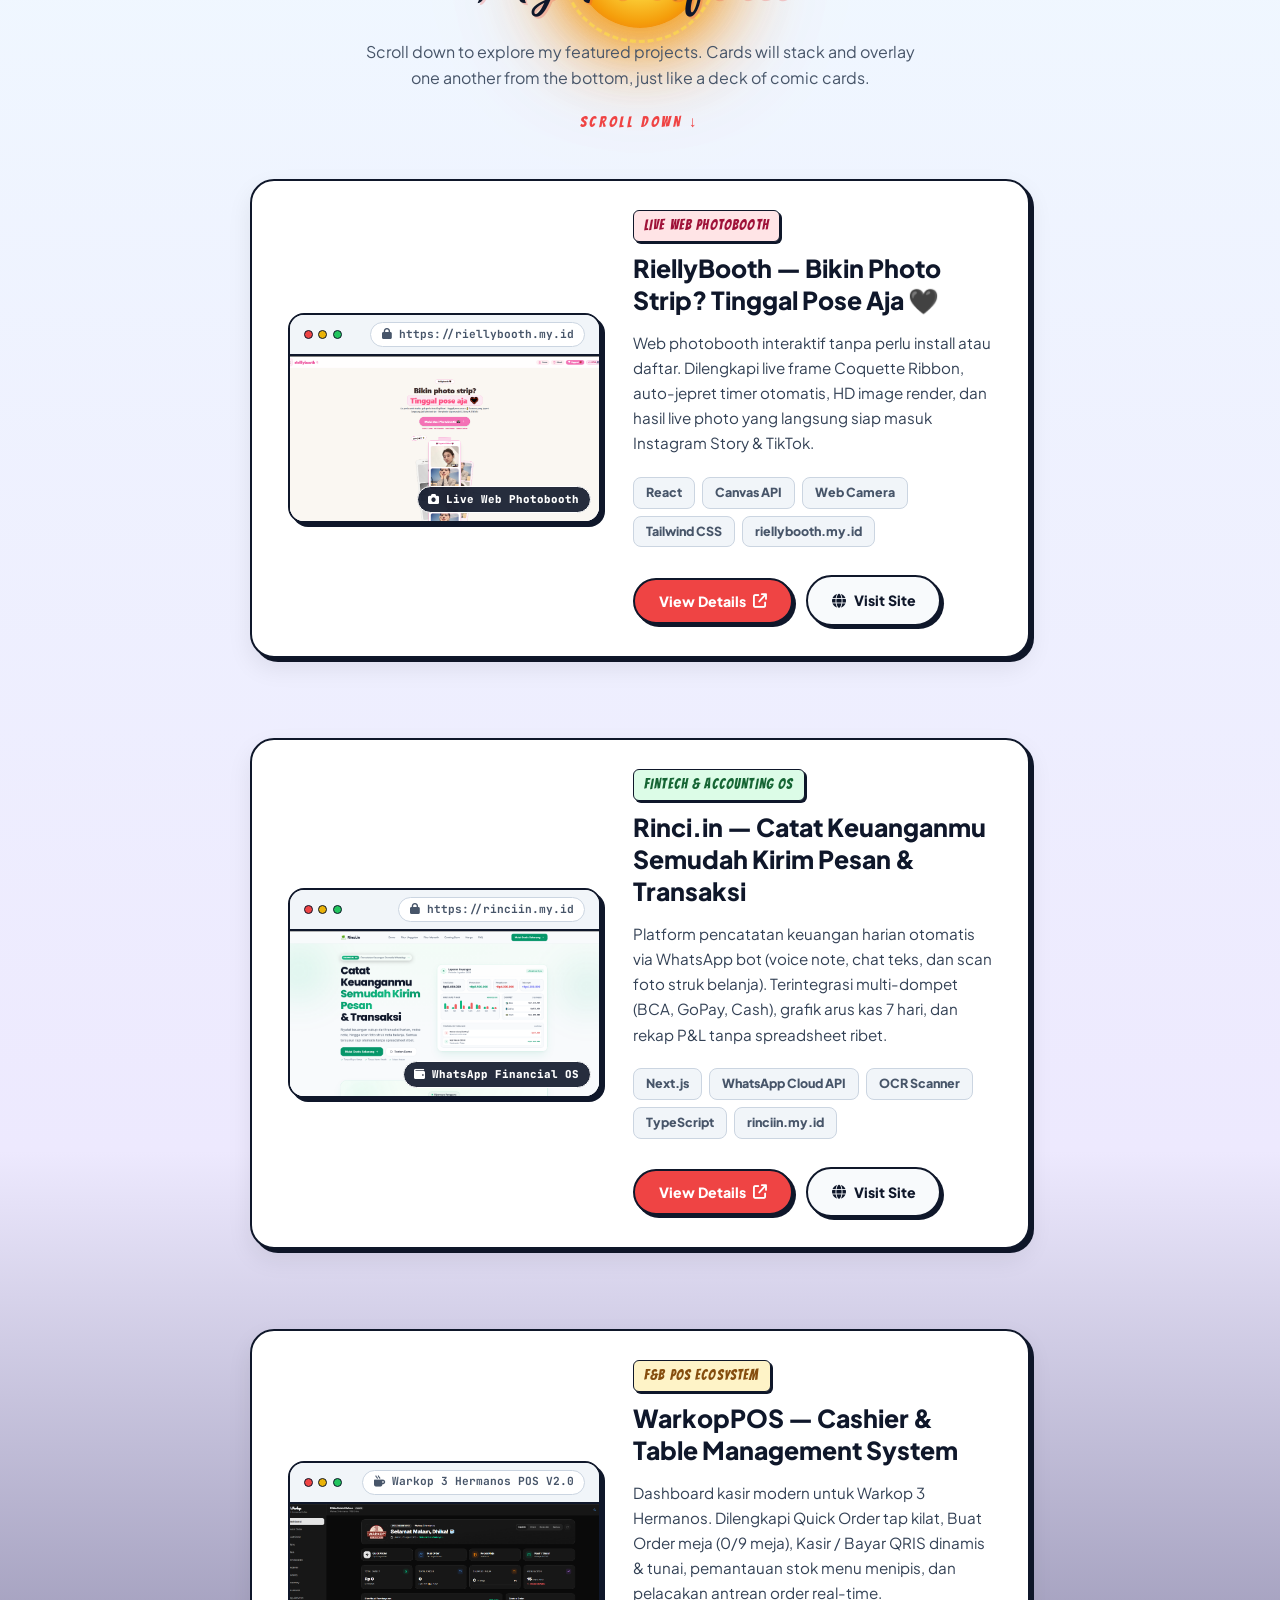
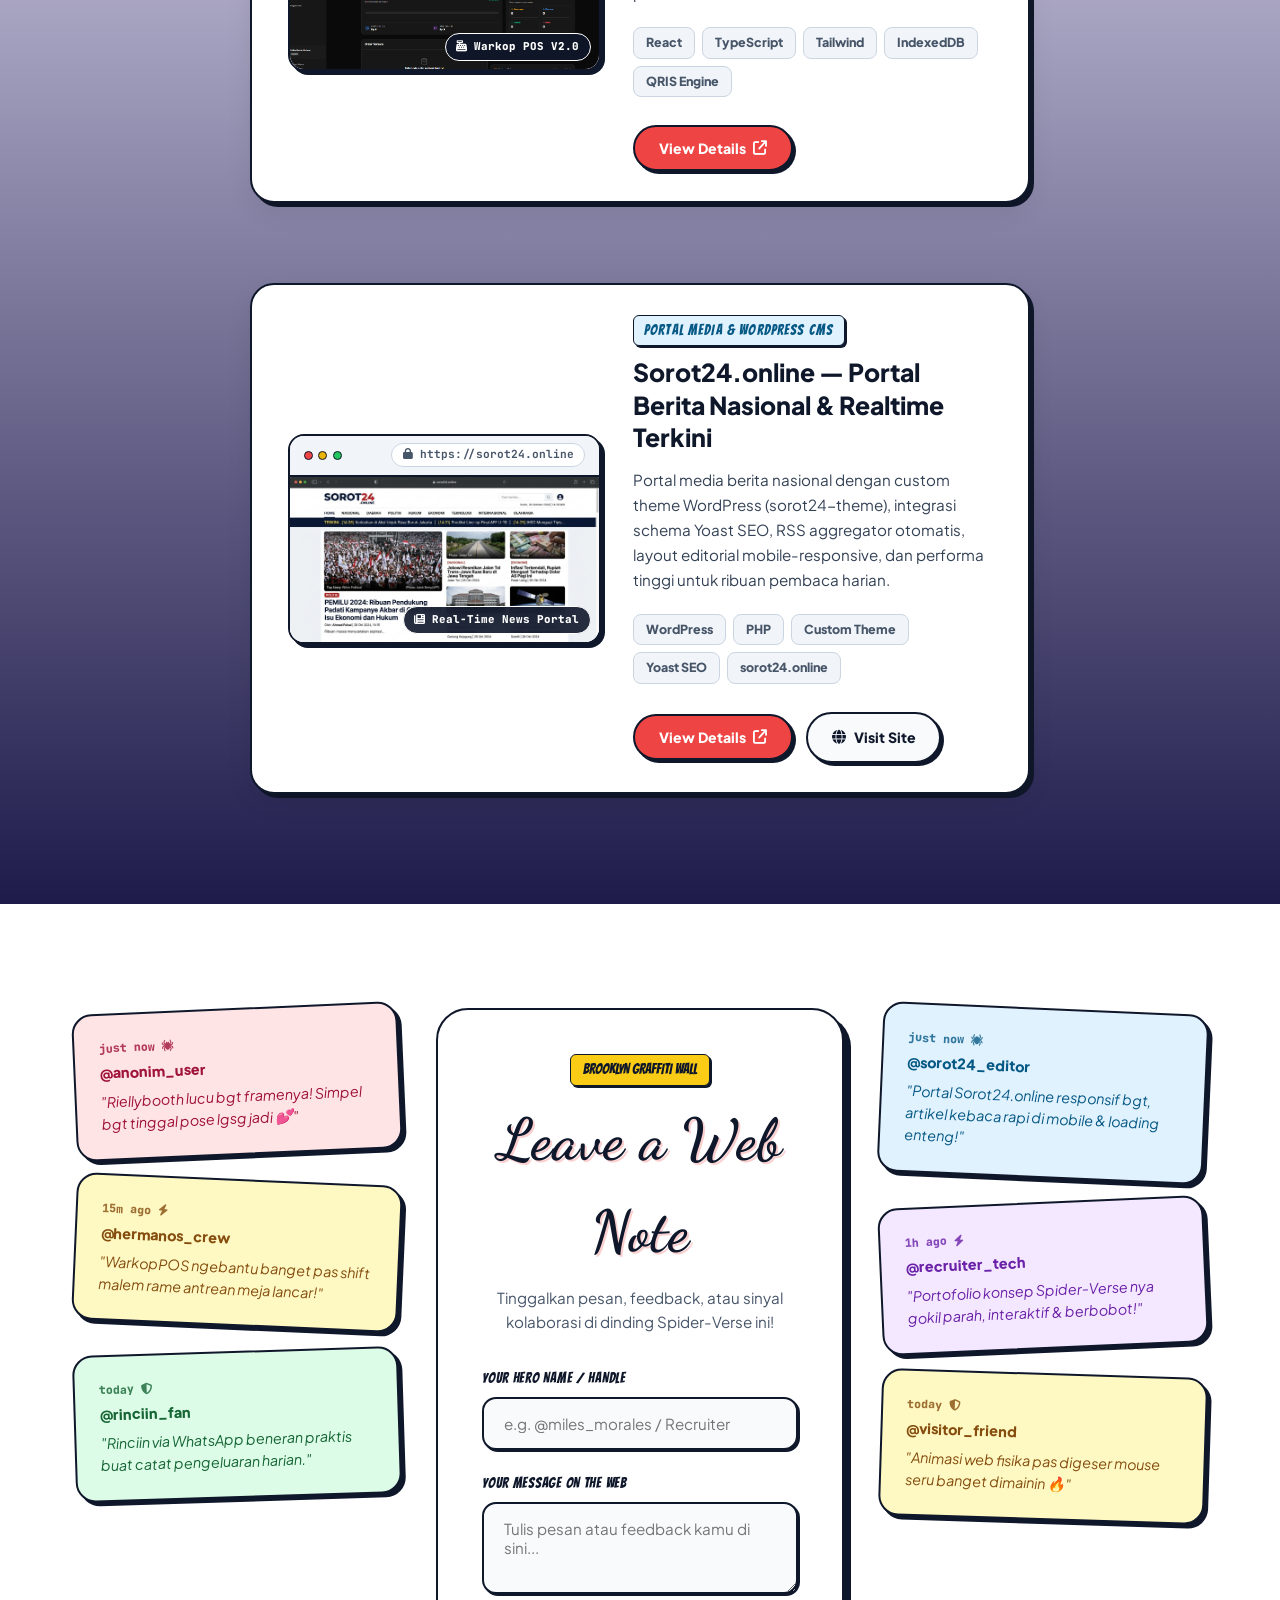
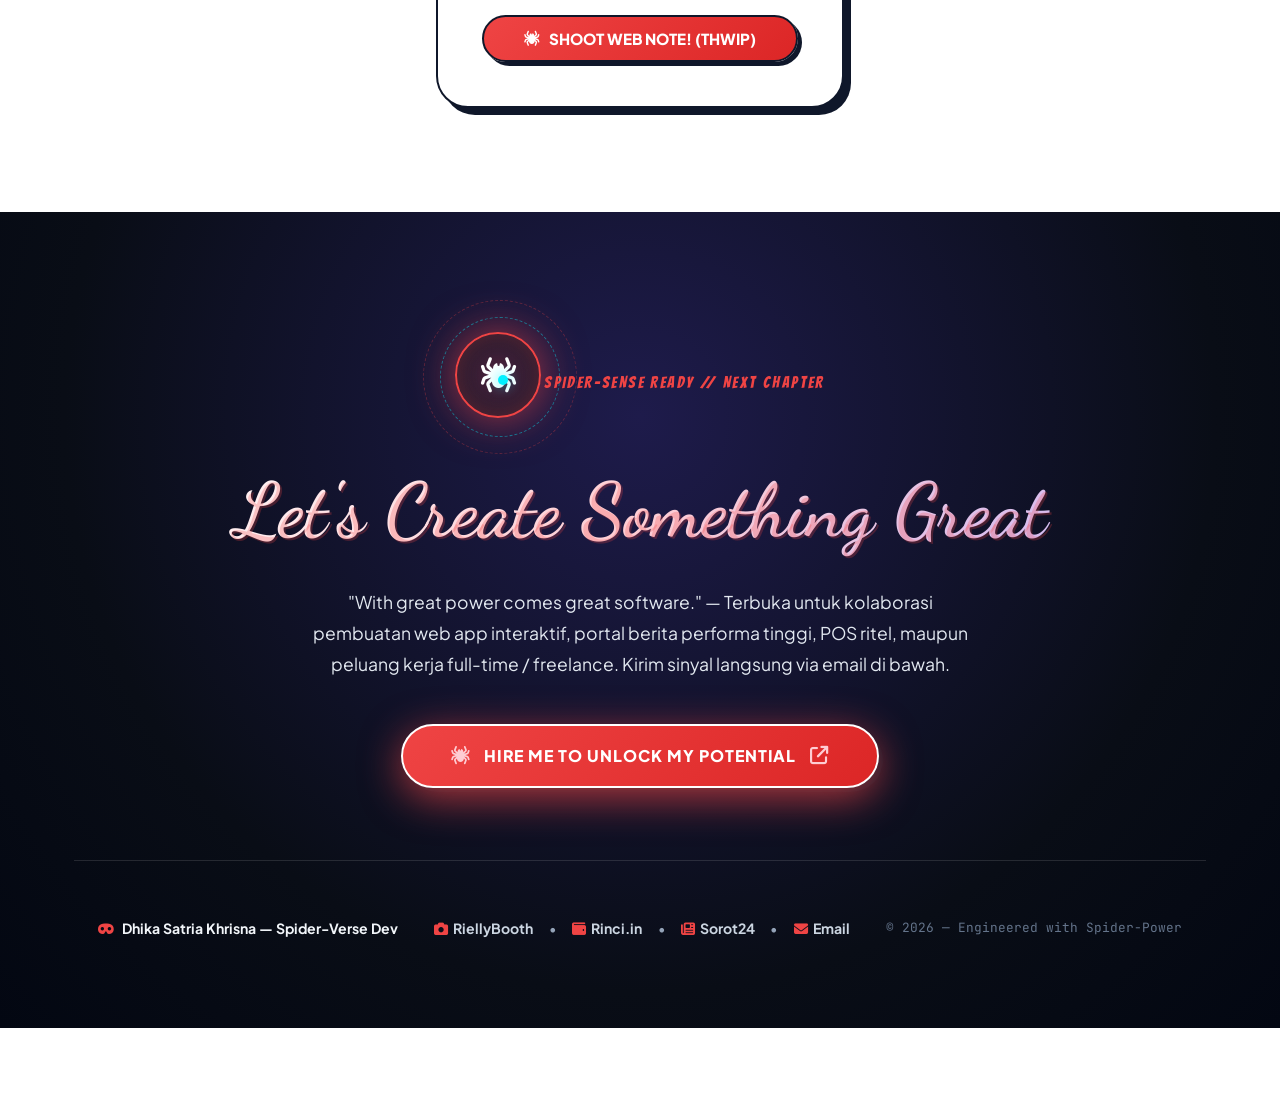
==== commit 7a468a13: "feat: remove Download CV buttons and PDF, focus 100% on live portfolio showcase" ====
--- a/index.html
+++ b/index.html
@@ -97,10 +97,9 @@
                     <i class="fa-solid fa-cubes"></i>
                     <span>Explore Flagship Projects</span>
                 </a>
-                <a href="Dhika_Satria_Khrisna_CV_ATS.pdf" download="Dhika_Satria_Khrisna_CV_ATS.pdf"
-                    class="btn-download-cv">
-                    <i class="fa-solid fa-file-arrow-down"></i>
-                    <span>Download CV (ATS)</span>
+                <a href="#contact" class="btn-spider-dark">
+                    <i class="fa-solid fa-paper-plane"></i>
+                    <span>Get in Touch</span>
                 </a>
                 <a href="#wall" class="btn-spider-cyan">
                     <i class="fa-solid fa-pen-nib"></i>
@@ -158,11 +157,6 @@
                             <a href="#projects" class="btn-spider-red">
                                 <span>Lihat Projek Flagship</span>
                                 <i class="fa-solid fa-arrow-right"></i>
-                            </a>
-                            <a href="Dhika_Satria_Khrisna_CV_ATS.pdf" download="Dhika_Satria_Khrisna_CV_ATS.pdf"
-                                class="btn-download-cv">
-                                <i class="fa-solid fa-file-arrow-down"></i>
-                                <span>Download CV (ATS)</span>
                             </a>
                             <a href="#contact" class="btn-spider-dark">
                                 <i class="fa-solid fa-paper-plane"></i>
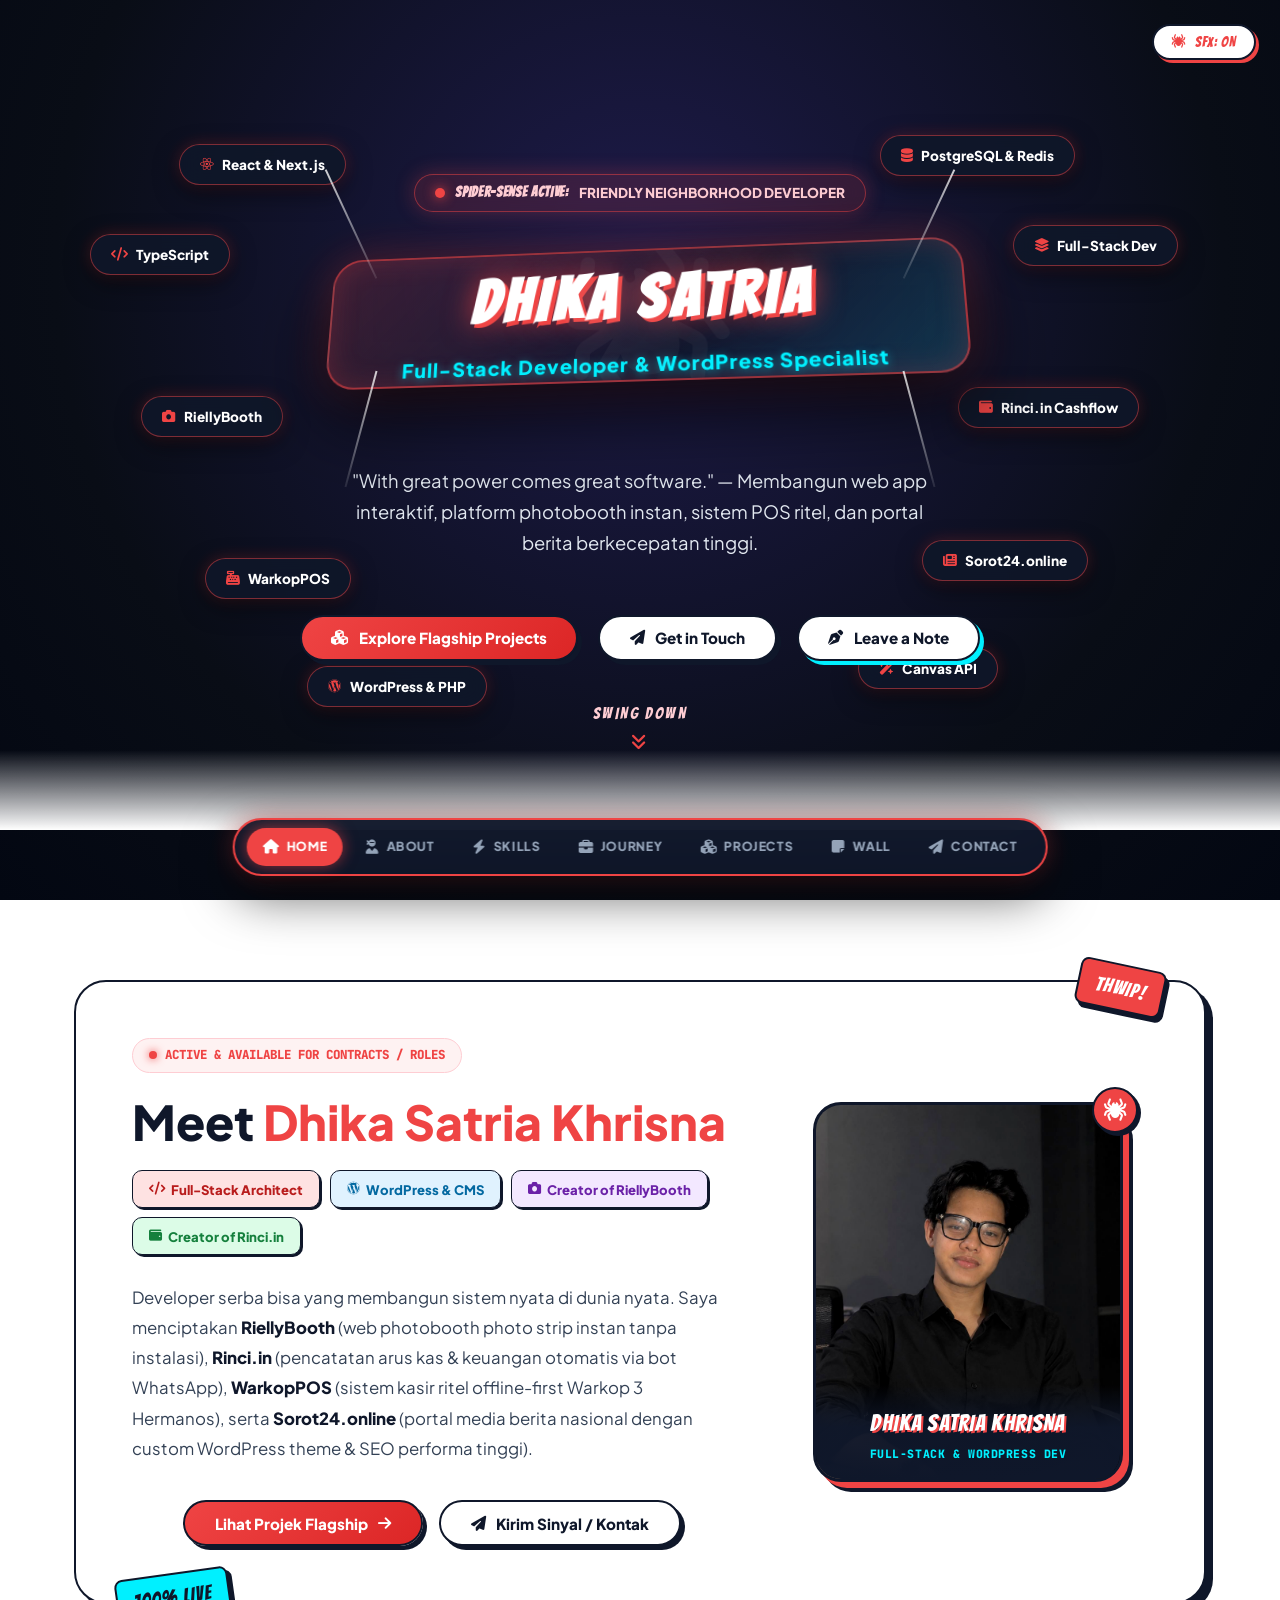
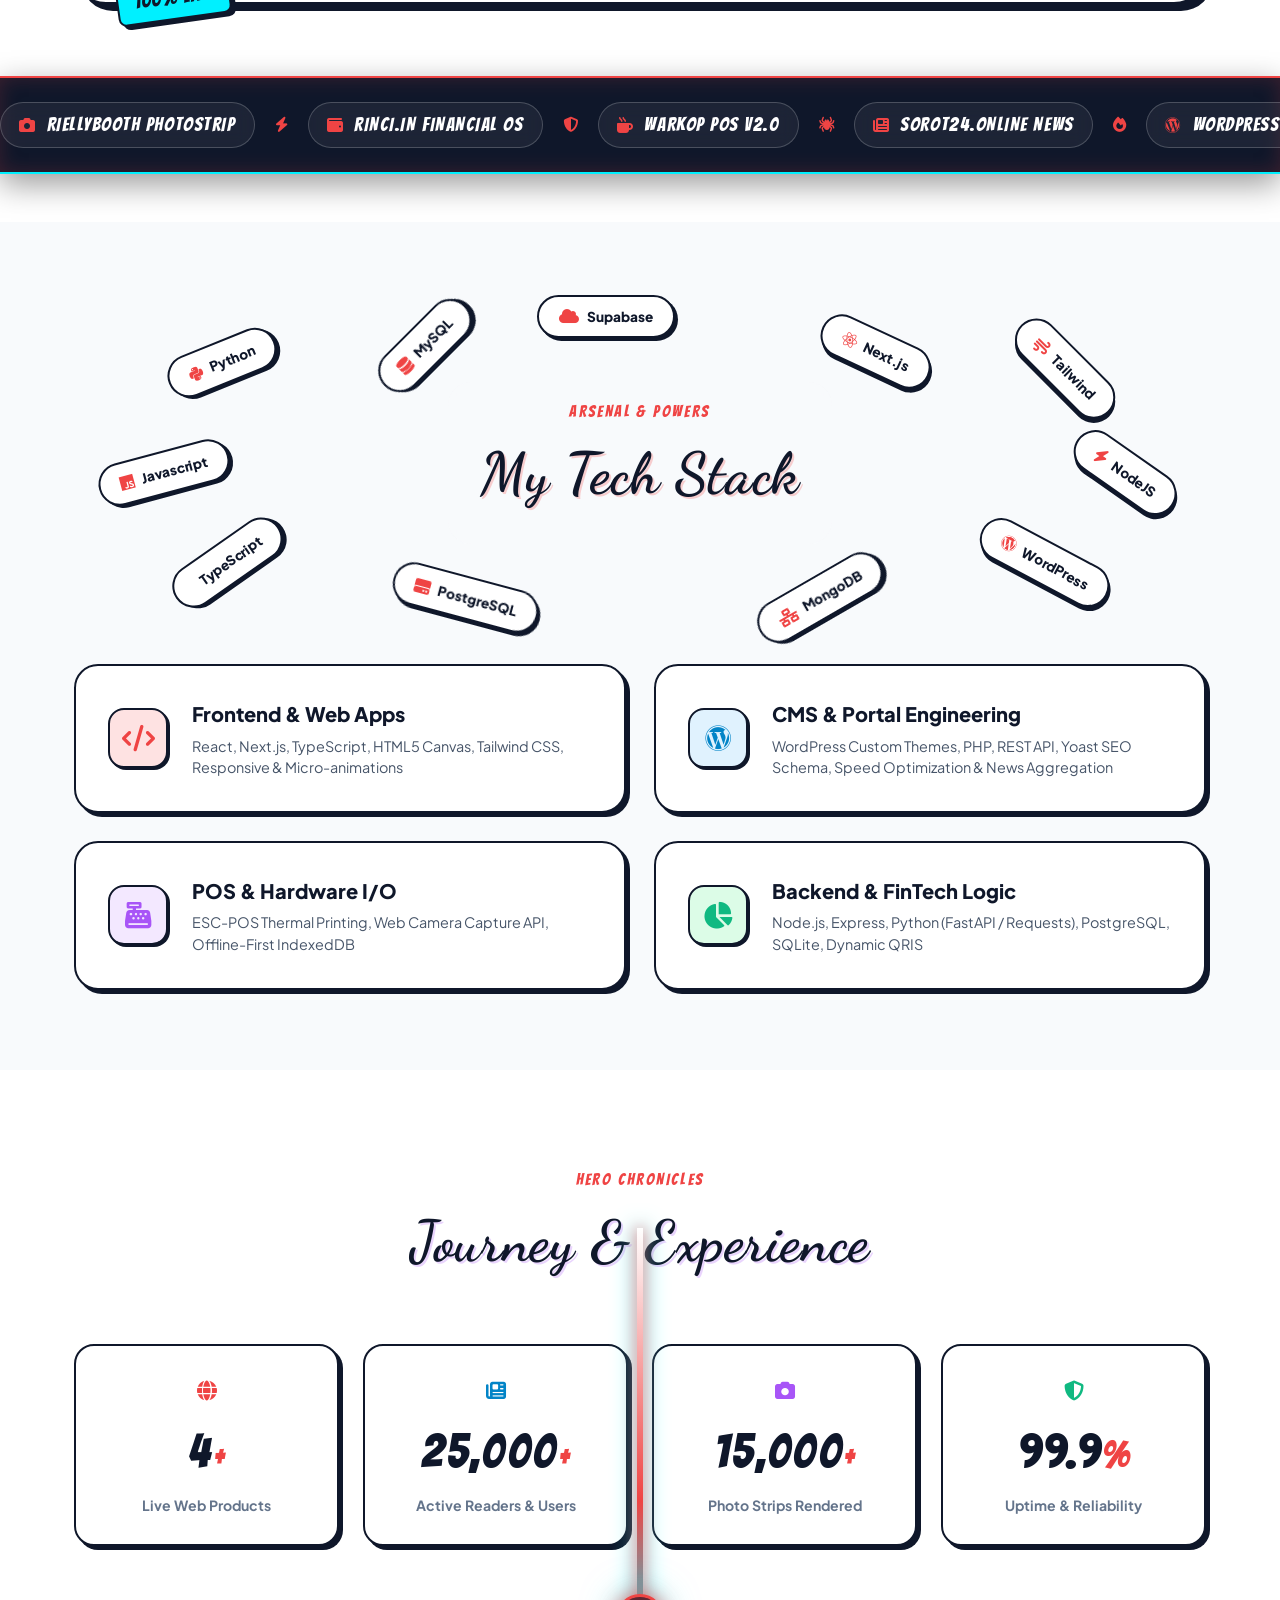
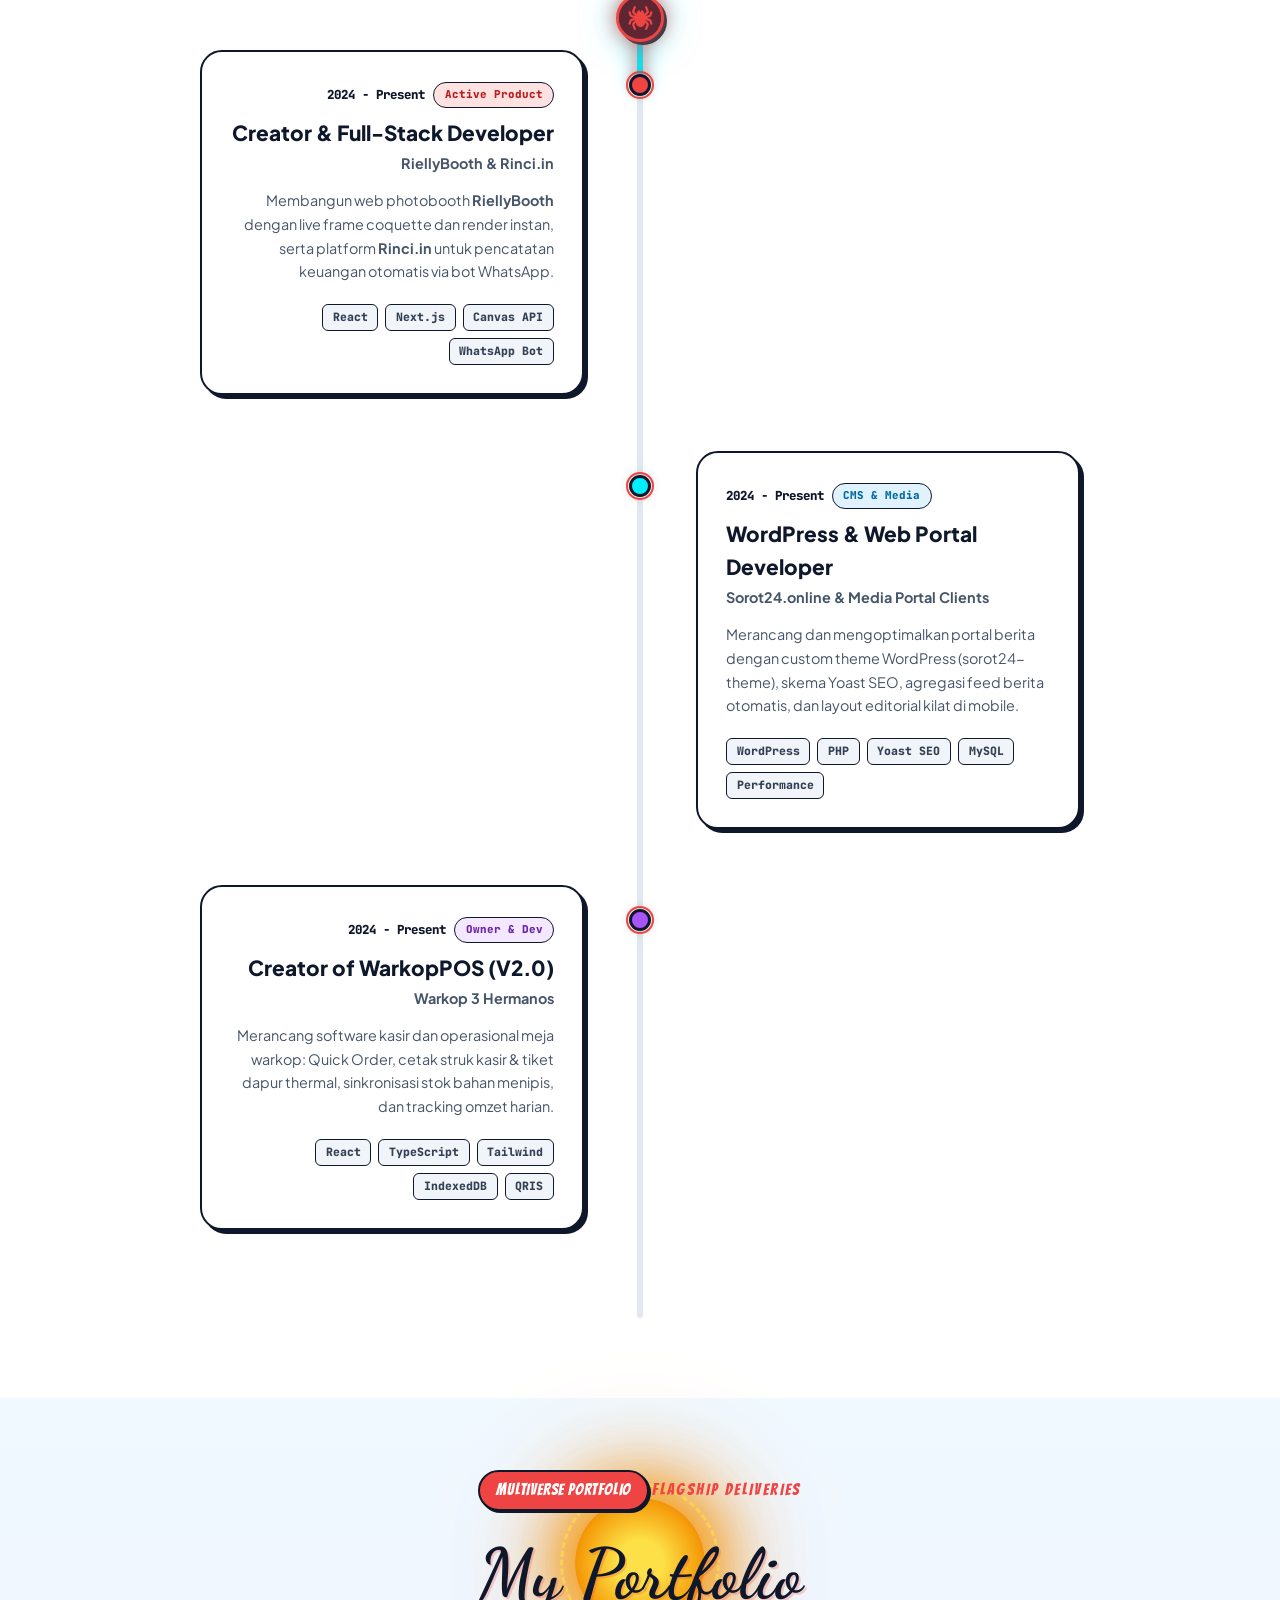
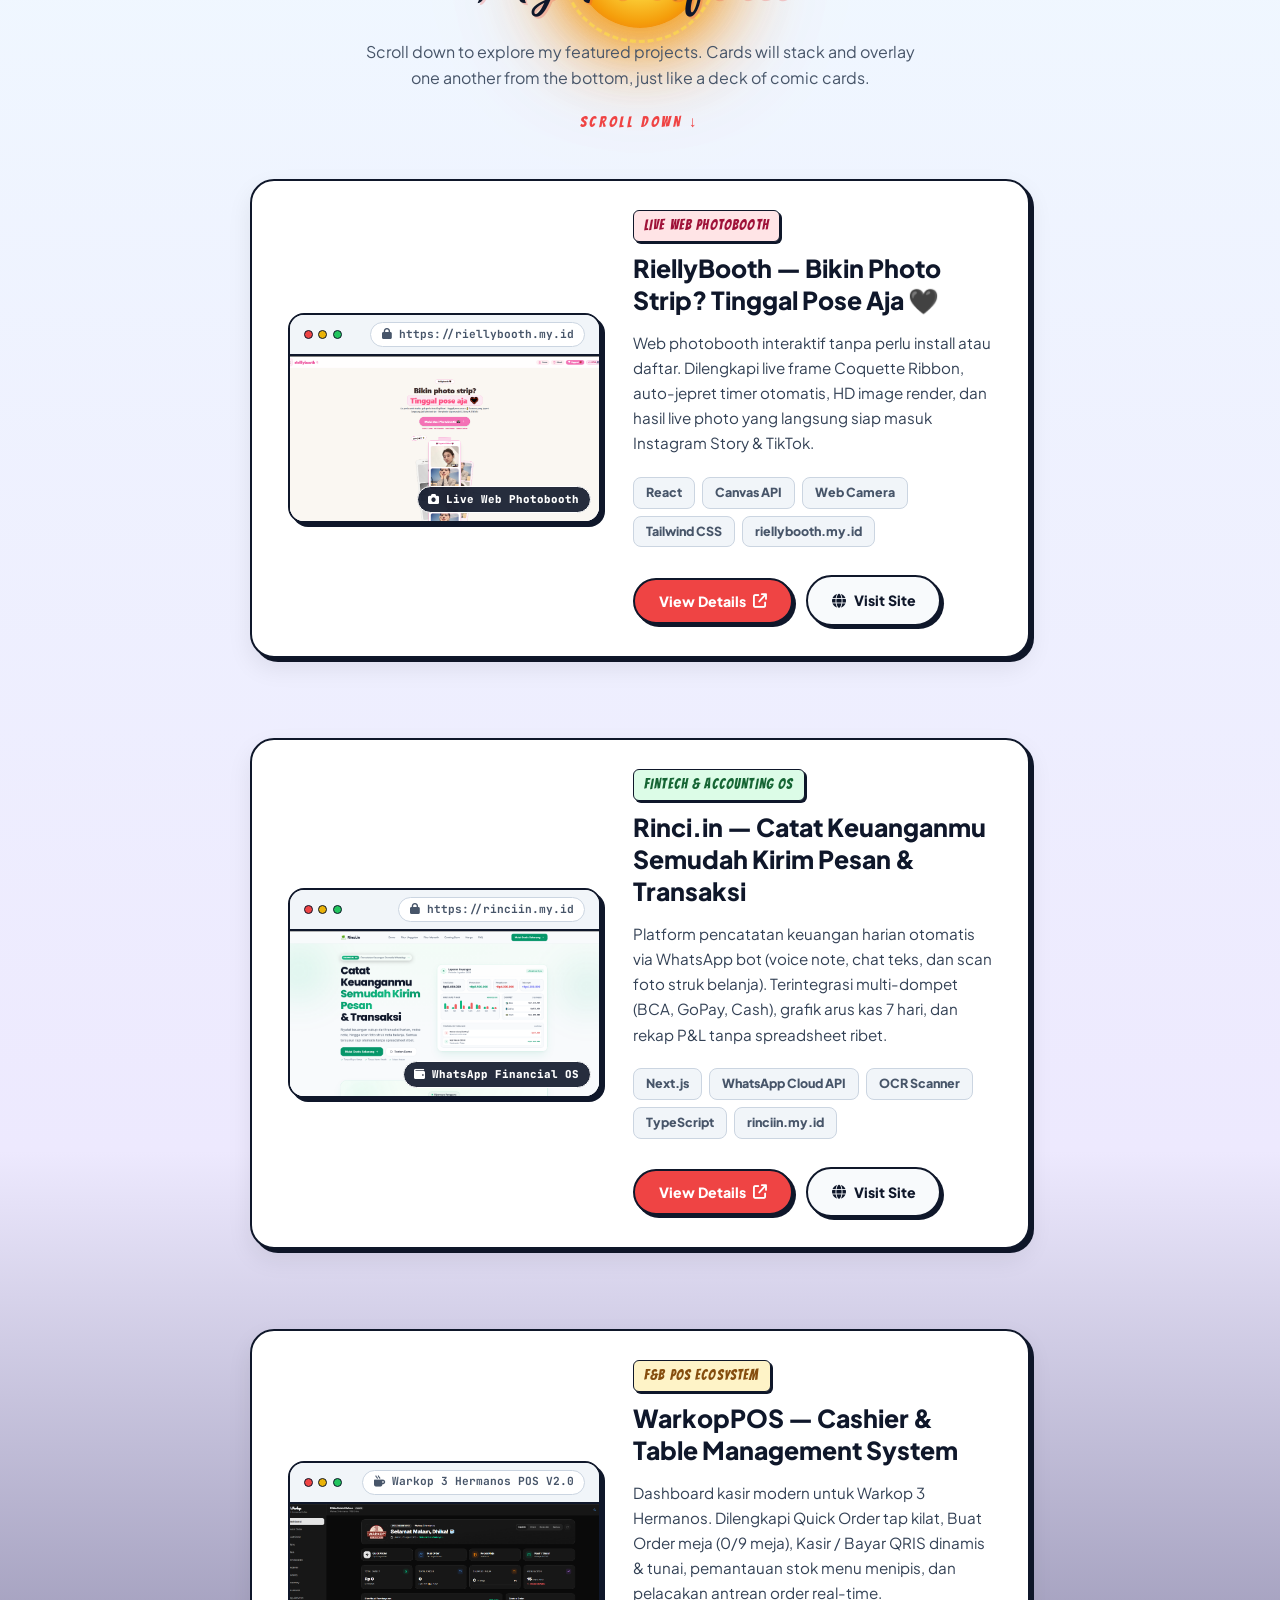
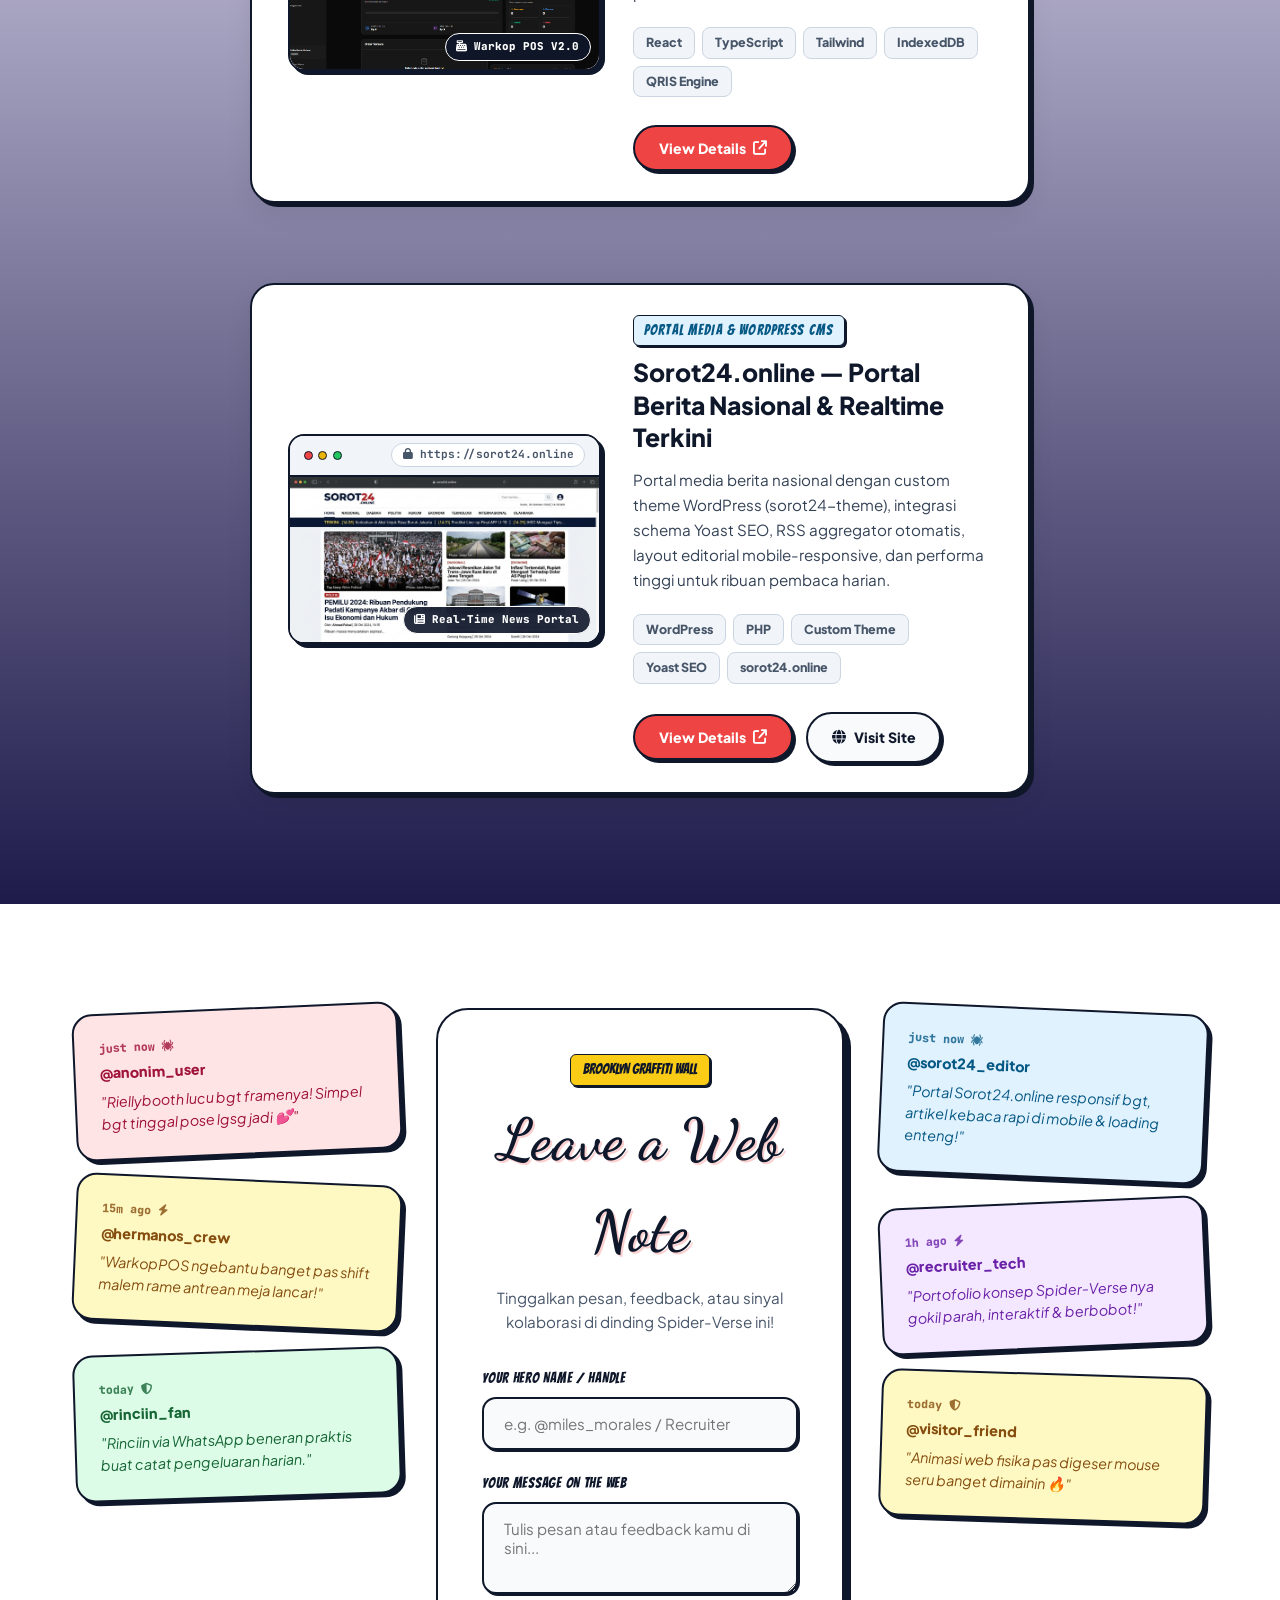
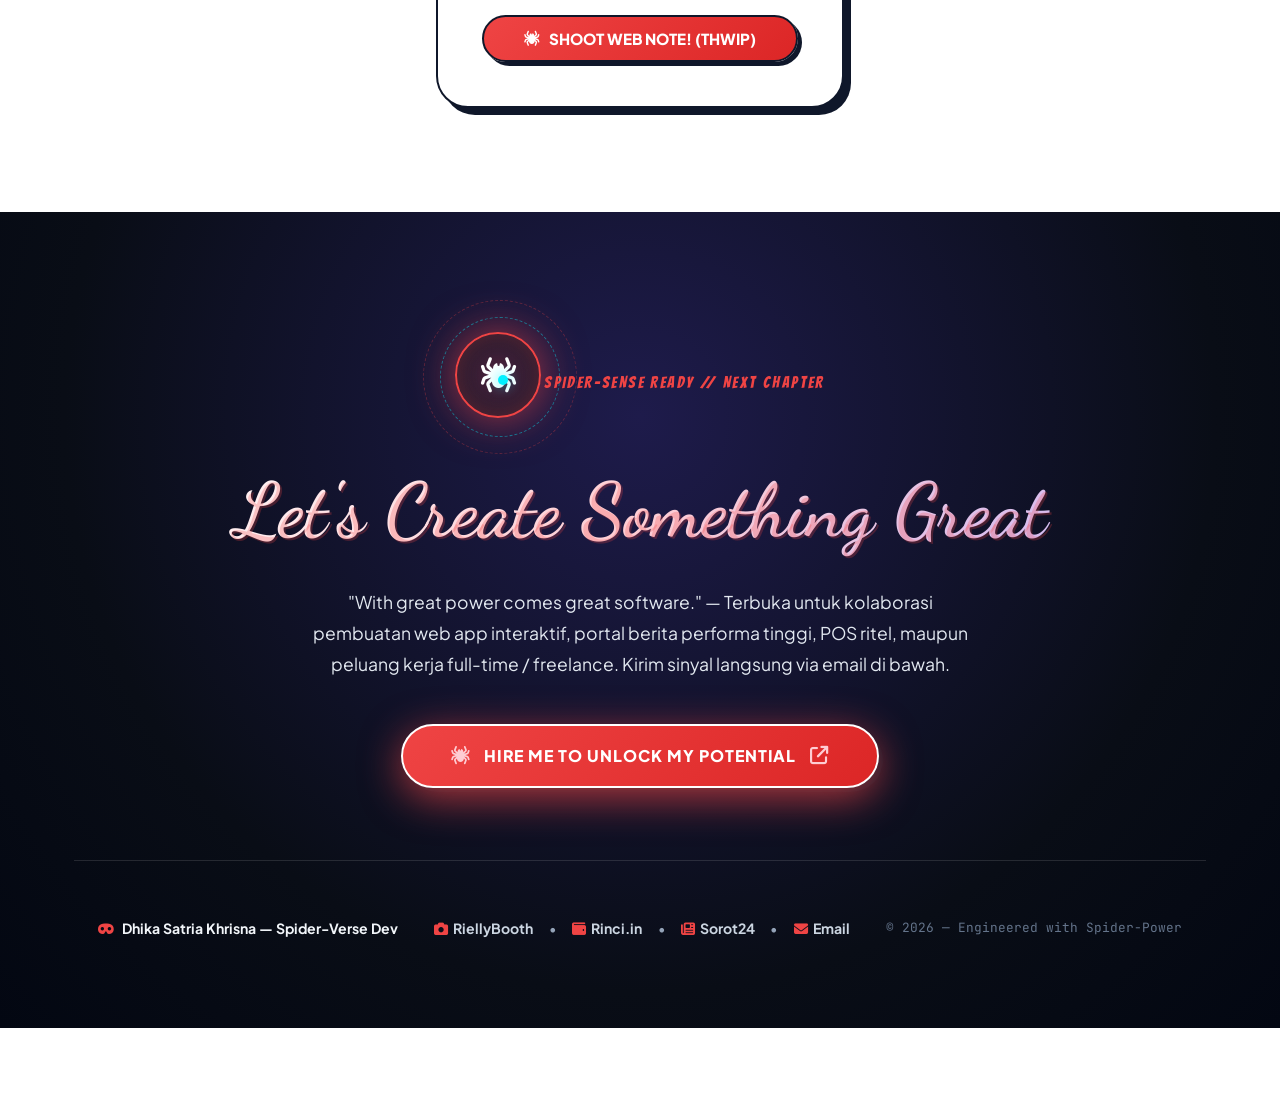
==== commit f763ded0: "feat: add Spider-Verse neon dual-tone favicon in multiple formats (ico, svg, png, apple-touch-icon)" ====
--- a/index.html
+++ b/index.html
@@ -10,6 +10,13 @@
         content="Dhika Satria Khrisna, Spider-Verse Portfolio, RiellyBooth, Rinci.in, WarkopPOS, Sorot24.online, Full-Stack Developer, WordPress Specialist, React, Next.js">
     <meta name="author" content="Dhika Satria Khrisna">
     <meta name="theme-color" content="#ef4444">
+
+    <!-- Favicons & App Icons -->
+    <link rel="icon" type="image/x-icon" href="favicon.ico">
+    <link rel="icon" type="image/svg+xml" href="images/favicon.svg">
+    <link rel="icon" type="image/png" sizes="32x32" href="images/favicon-32x32.png">
+    <link rel="icon" type="image/png" sizes="512x512" href="images/favicon.png">
+    <link rel="apple-touch-icon" sizes="180x180" href="images/apple-touch-icon.png">
 
     <title>Dhika Satria Khrisna | Full-Stack Developer & WordPress Specialist</title>
 
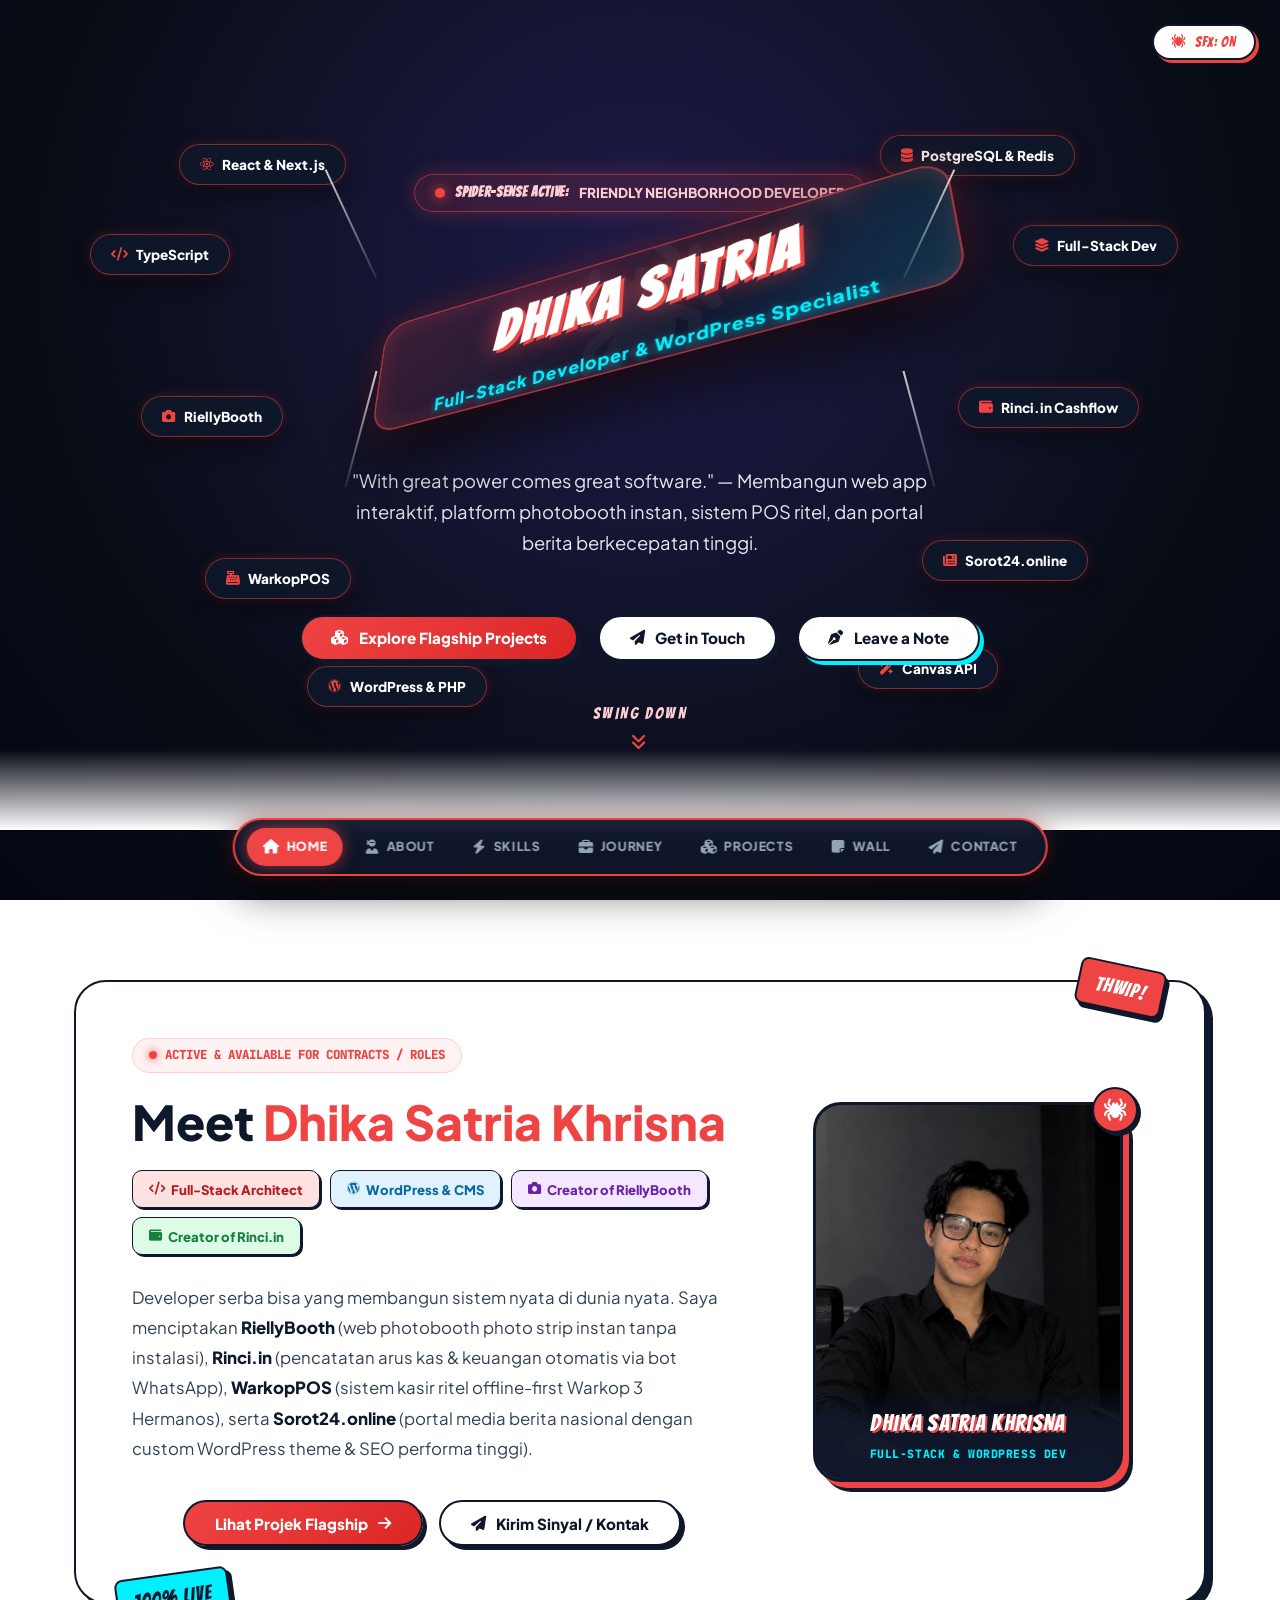
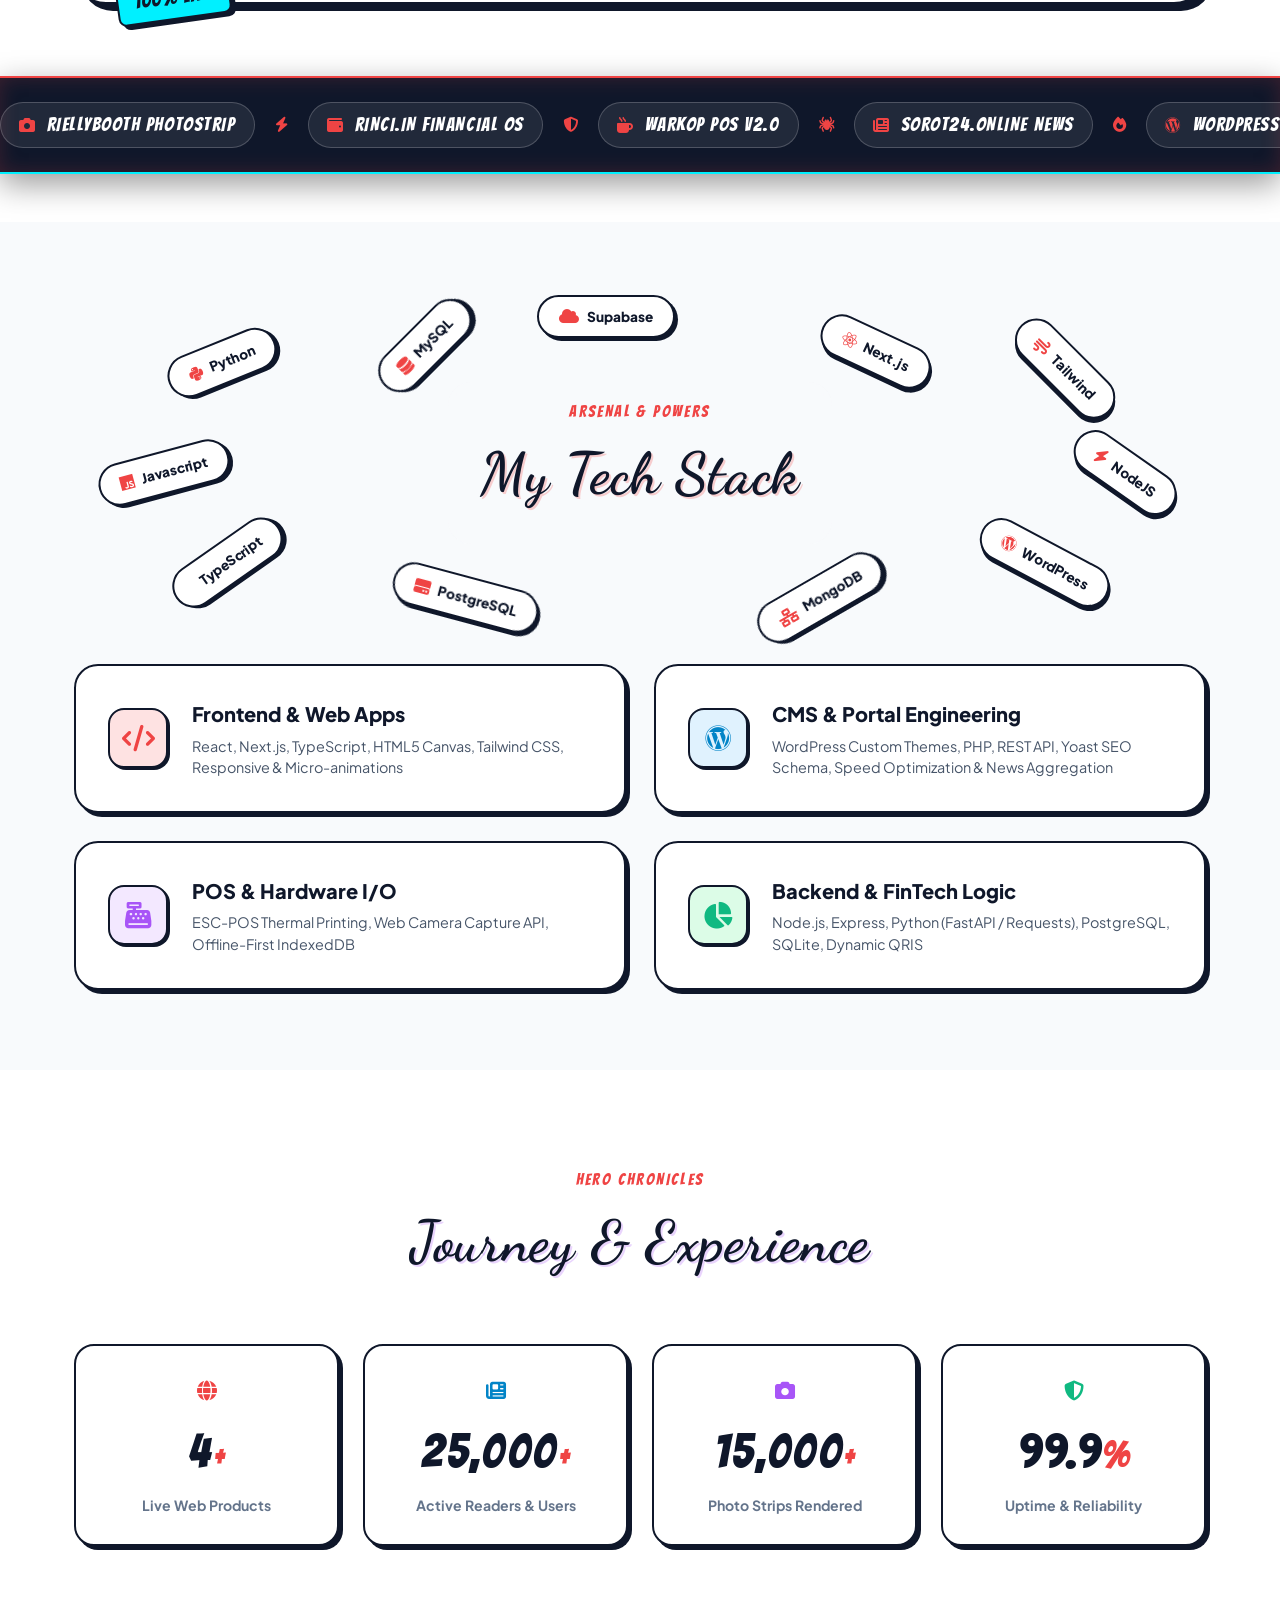
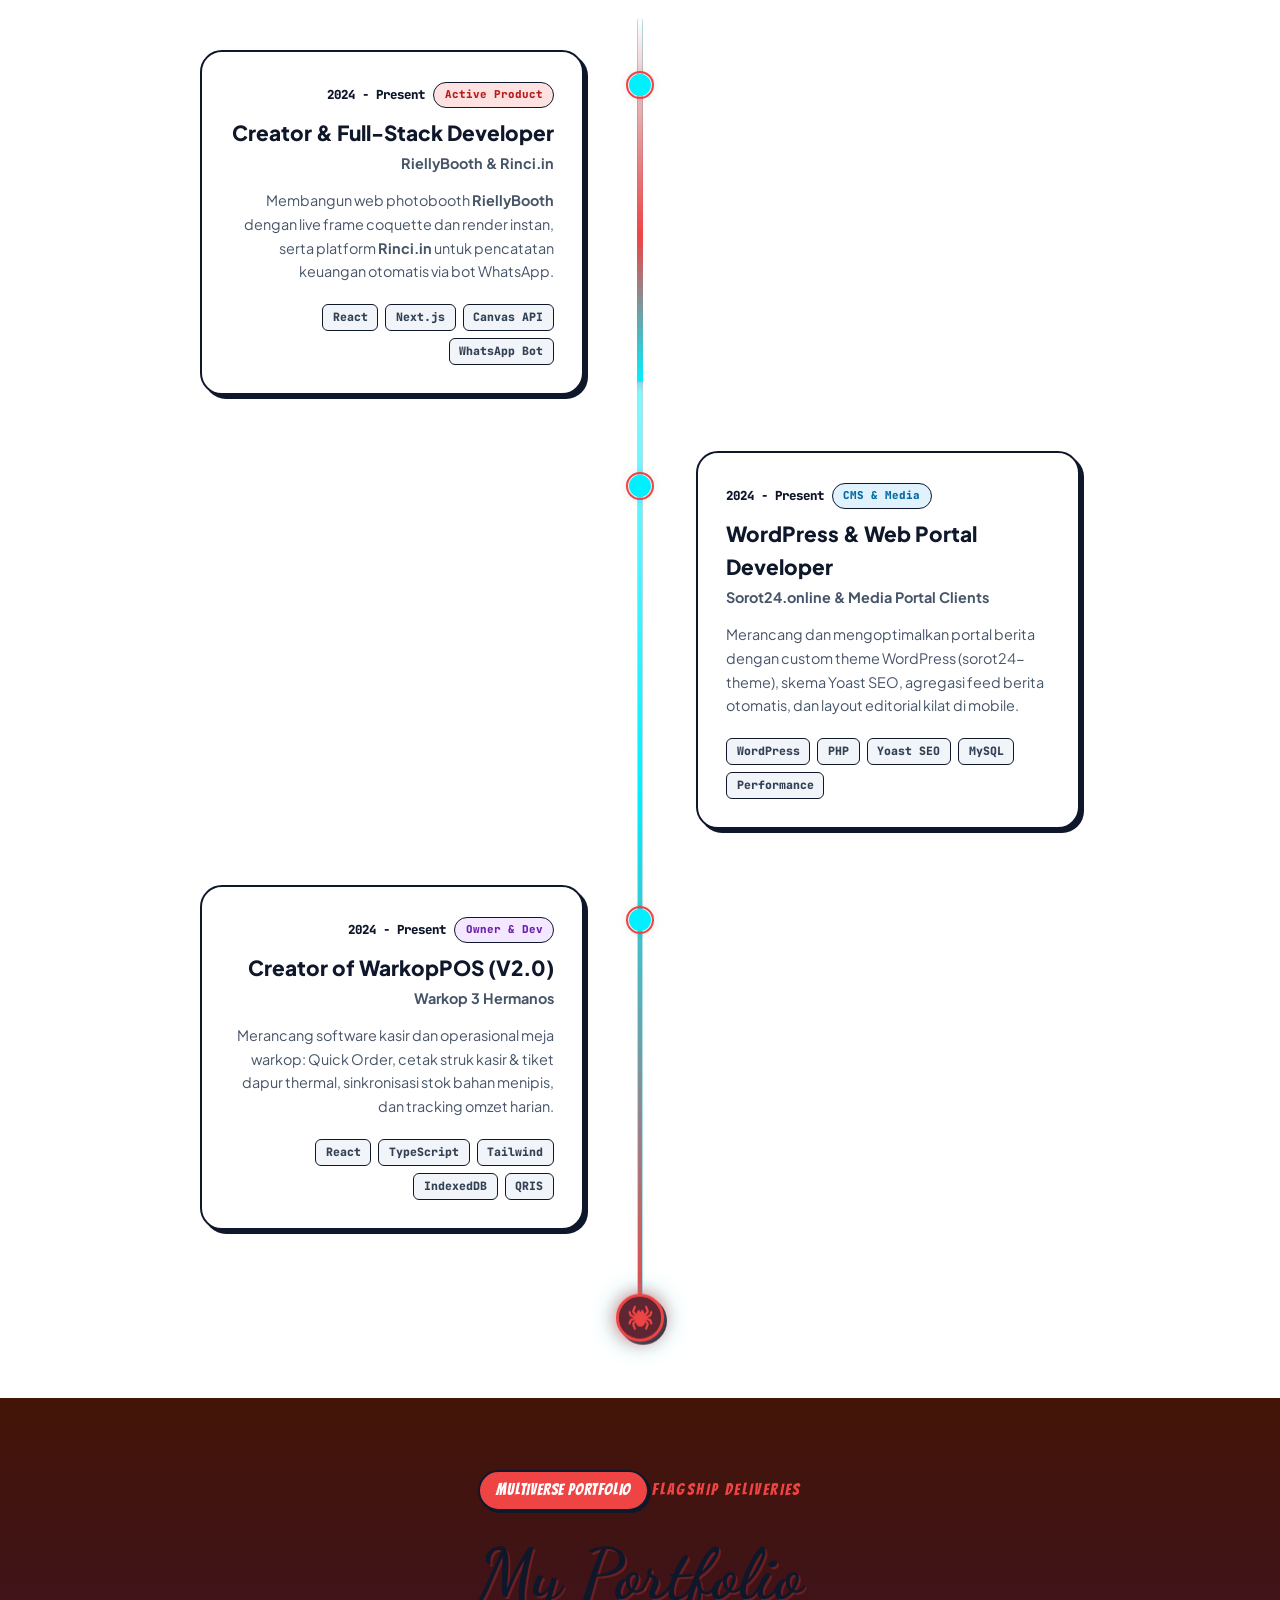
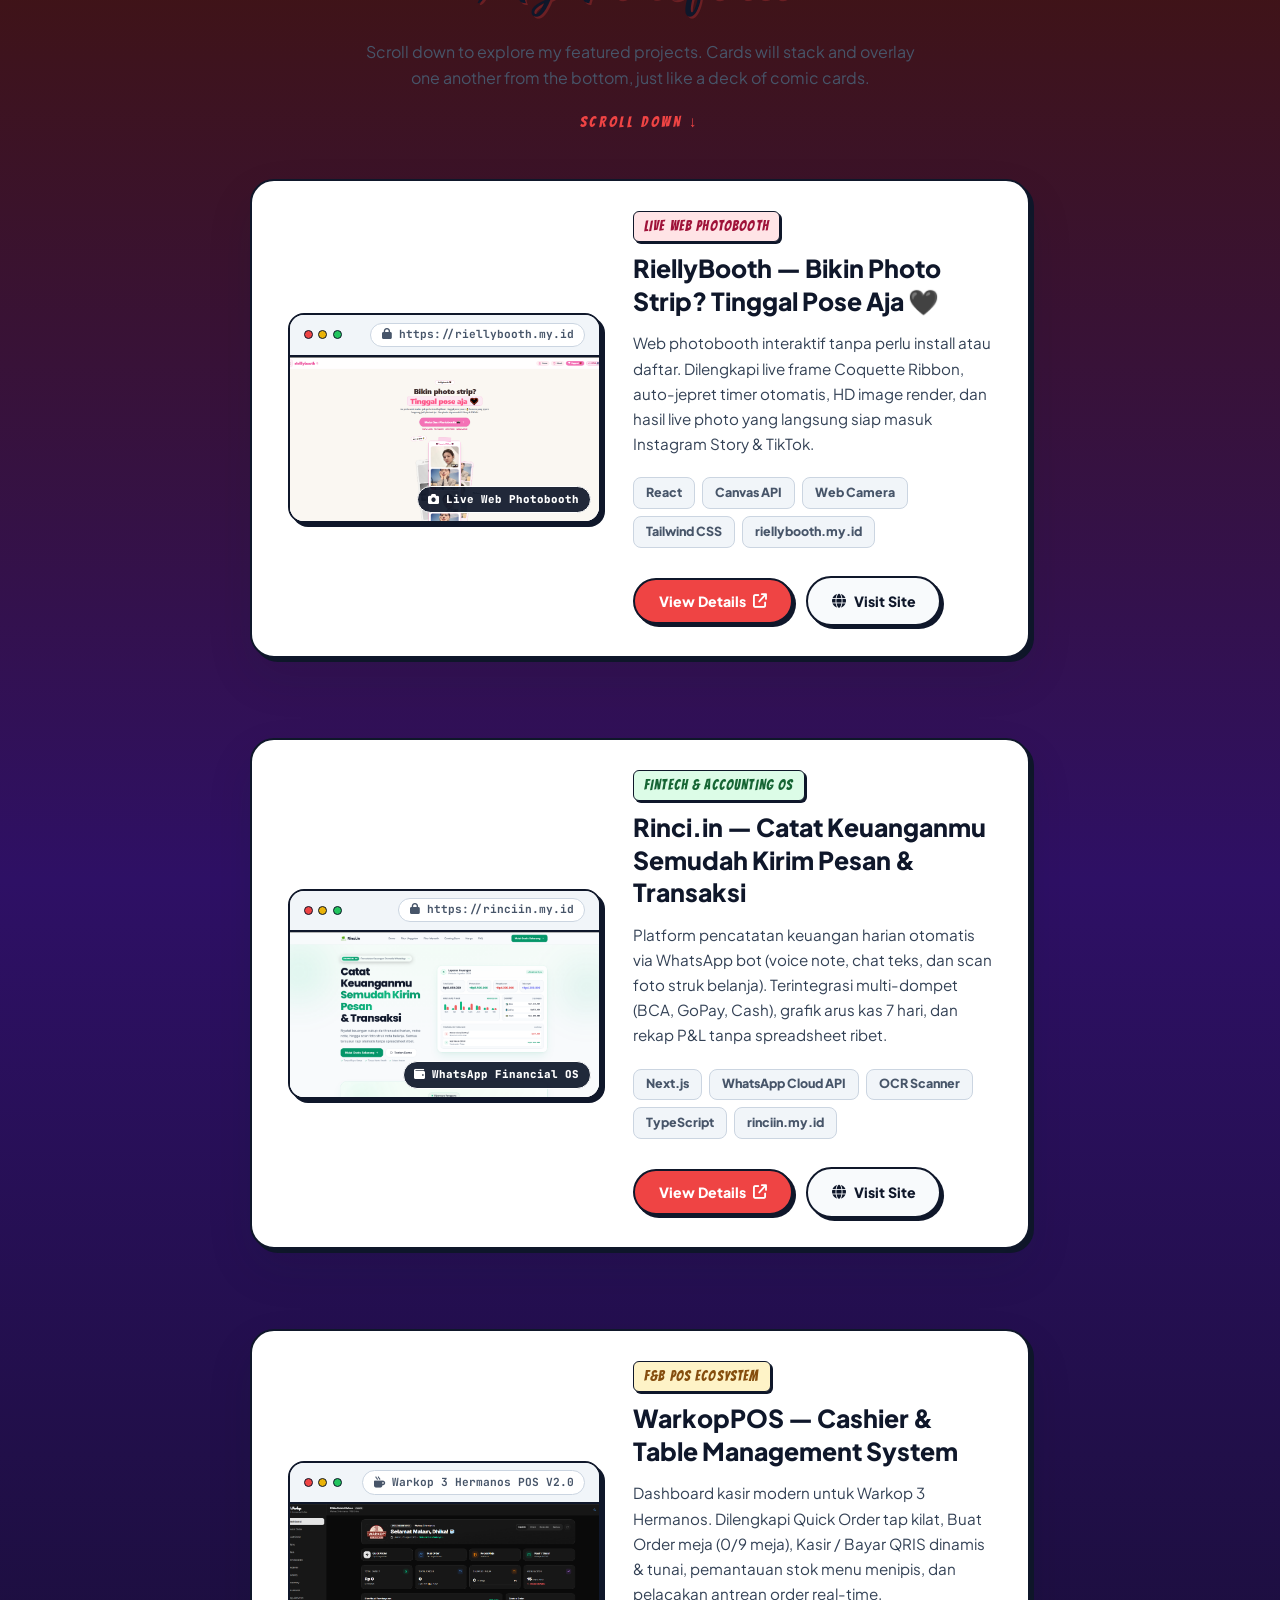
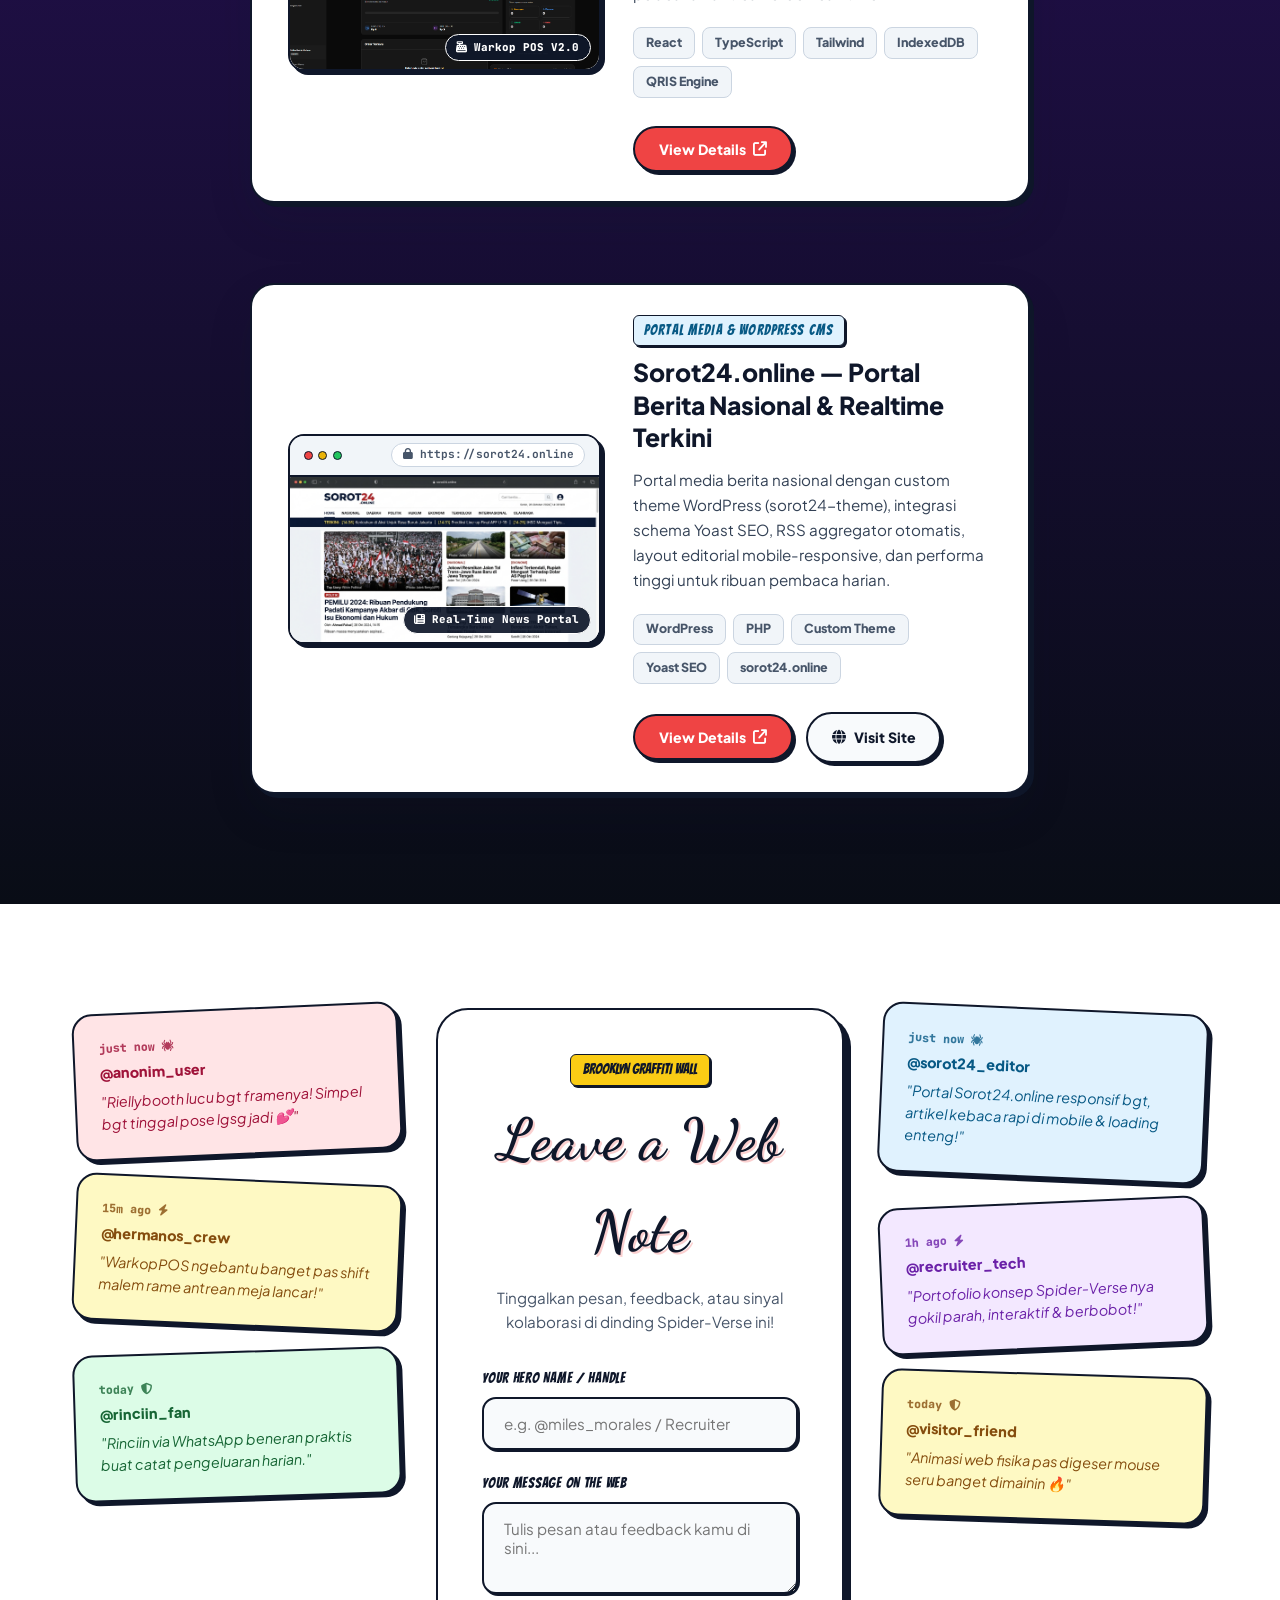
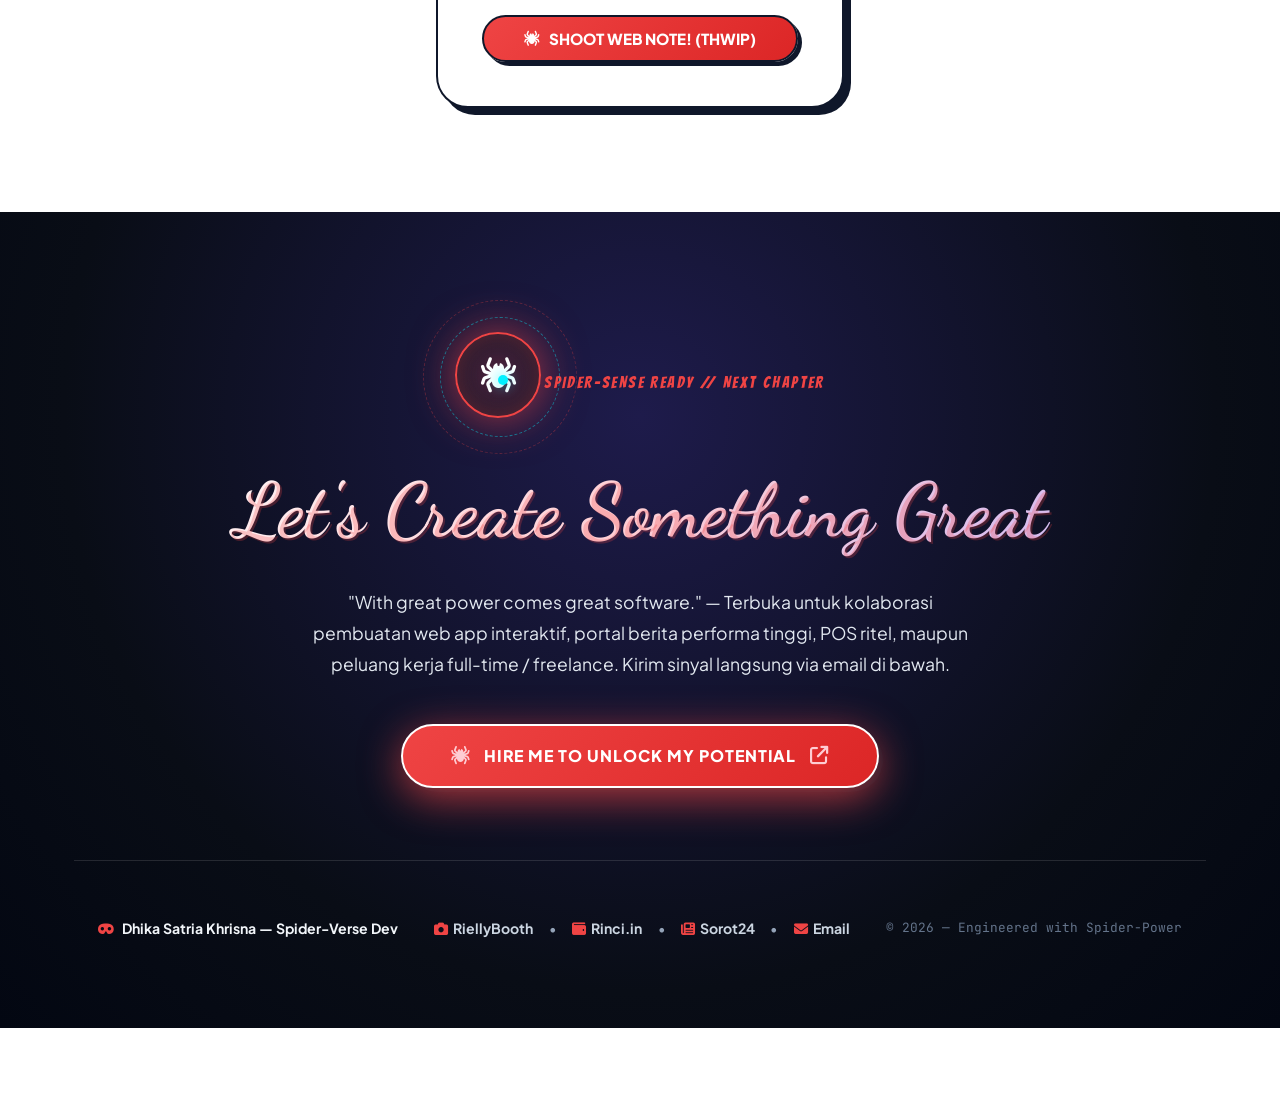
==== commit 682c4edd: "fix uiii" ====
--- a/index.html
+++ b/index.html
@@ -177,7 +177,7 @@
                             <div class="spider-mask-badge"><i class="fa-solid fa-spider"></i></div>
                             <div class="comic-inner-frame">
                                 <img src="images/dhika_profile.png" alt="Dhika Satria Khrisna"
-                                    class="profile-real-photo">
+                                    class="profile-real-photo" loading="lazy" decoding="async">
                                 <div class="photo-overlay-badge">
                                     <div class="comic-name-tag">DHIKA SATRIA KHRISNA</div>
                                     <div class="comic-role-tag">FULL-STACK & WORDPRESS DEV</div>
@@ -362,10 +362,13 @@
             <div class="timeline-container" id="timeline-container">
                 <!-- Vertical Line Track -->
                 <div class="timeline-line-track" id="timeline-line-track">
-                    <!-- Dynamic Silk Thread Line drawn by spider -->
-                    <div class="timeline-silk-line" id="timeline-silk-line"></div>
-                    <!-- Flowing Continuous Laser Beam from Top to Bottom -->
-                    <div class="timeline-laser-beam" id="timeline-laser"></div>
+                    <!-- Masked container so silk & laser never bleed above timeline into heading/stats -->
+                    <div class="timeline-beam-mask">
+                        <!-- Dynamic Silk Thread Line drawn by spider -->
+                        <div class="timeline-silk-line" id="timeline-silk-line"></div>
+                        <!-- Flowing Continuous Laser Beam from Top to Bottom -->
+                        <div class="timeline-laser-beam" id="timeline-laser"></div>
+                    </div>
                     <!-- Animated Spider Crawler Hanging on Thread Following Scroll -->
                     <div class="timeline-spider-crawler" id="timeline-spider-crawler"
                         title="Spider-Sense Scroll Tracker">
@@ -493,7 +496,7 @@
                             </div>
                             <div class="mock-screenshot-wrapper">
                                 <img src="images/preview_riellybooth.png" alt="RiellyBooth Web Photobooth Preview"
-                                    class="mock-screenshot-img">
+                                    class="mock-screenshot-img" loading="lazy" decoding="async">
                                 <div class="screenshot-hover-badge"><i class="fa-solid fa-camera"></i> Live Web
                                     Photobooth</div>
                             </div>
@@ -544,7 +547,7 @@
                             </div>
                             <div class="mock-screenshot-wrapper">
                                 <img src="images/preview_rinciin.png" alt="Rinci.in Cashflow Financial OS Preview"
-                                    class="mock-screenshot-img">
+                                    class="mock-screenshot-img" loading="lazy" decoding="async">
                                 <div class="screenshot-hover-badge"><i class="fa-solid fa-wallet"></i> WhatsApp
                                     Financial OS</div>
                             </div>
@@ -595,7 +598,7 @@
                             </div>
                             <div class="mock-screenshot-wrapper">
                                 <img src="images/preview_warkop.png" alt="WarkopPOS Online V2.0 Dashboard"
-                                    class="mock-screenshot-img">
+                                    class="mock-screenshot-img" loading="lazy" decoding="async">
                                 <div class="screenshot-hover-badge"><i class="fa-solid fa-cash-register"></i> Warkop POS
                                     V2.0</div>
                             </div>
@@ -642,7 +645,7 @@
                             </div>
                             <div class="mock-screenshot-wrapper">
                                 <img src="images/preview_sorot24.png" alt="Sorot24.online Media Portal Preview"
-                                    class="mock-screenshot-img">
+                                    class="mock-screenshot-img" loading="lazy" decoding="async">
                                 <div class="screenshot-hover-badge"><i class="fa-solid fa-newspaper"></i> Real-Time News Portal</div>
                             </div>
                         </div>
--- a/styles.css
+++ b/styles.css
@@ -429,13 +429,14 @@
     flex-direction: column;
     align-items: center;
     justify-content: center;
-    backdrop-filter: blur(20px);
+    backdrop-filter: blur(10px);
     box-shadow: 
         0 30px 80px rgba(0, 0, 0, 0.8),
         0 0 45px rgba(239, 68, 68, 0.35),
         inset 0 0 30px rgba(239, 68, 68, 0.2);
     transform: rotateX(18deg) rotateY(-6deg);
     transition: transform 0.3s cubic-bezier(0.16, 1, 0.3, 1);
+    will-change: transform;
     position: relative;
     overflow: hidden;
 }
@@ -525,18 +526,18 @@
 .spider-badge-pill {
     position: absolute;
     padding: 0.55rem 1.25rem;
-    background: rgba(15, 23, 42, 0.88);
+    background: rgba(15, 23, 42, 0.92);
     border: 1.5px solid rgba(239, 68, 68, 0.5);
     border-radius: 9999px;
     color: #ffffff;
     font-family: 'Plus Jakarta Sans', sans-serif;
     font-weight: 800;
     font-size: 0.85rem;
-    backdrop-filter: blur(12px);
-    box-shadow: 0 8px 25px rgba(0, 0, 0, 0.5), 0 0 15px rgba(239, 68, 68, 0.25);
+    box-shadow: 0 8px 20px rgba(0, 0, 0, 0.45), 0 0 12px rgba(239, 68, 68, 0.22);
     display: flex;
     align-items: center;
     gap: 0.5rem;
+    will-change: transform;
     animation: floatHeroBadge 4.5s ease-in-out infinite alternate;
     animation-delay: var(--d);
 }
@@ -825,15 +826,15 @@
     align-items: center;
     gap: 0.6rem;
     padding: 0.4rem 1.15rem;
-    background: rgba(255, 255, 255, 0.06);
+    background: rgba(255, 255, 255, 0.08);
     border: 1.5px solid rgba(255, 255, 255, 0.2);
     border-radius: 9999px;
     color: #ffffff;
     font-family: 'Bangers', cursive;
     font-size: 1.2rem;
     letter-spacing: 0.08em;
-    backdrop-filter: blur(8px);
     transition: transform 0.2s ease, border-color 0.2s ease;
+    will-change: transform;
     animation: textOceanWave 2.8s ease-in-out infinite alternate;
     animation-delay: calc(var(--w, 0) * 0.35s);
 }
@@ -1060,6 +1061,8 @@
 
 .section-header-centered {
     margin-bottom: 3.5rem;
+    position: relative;
+    z-index: 3;
 }
 
 .journey-stats-grid {
@@ -1067,6 +1070,8 @@
     grid-template-columns: repeat(4, 1fr);
     gap: 1.5rem;
     margin-bottom: 4.5rem;
+    position: relative;
+    z-index: 3;
 }
 
 .j-stat-card {
@@ -1137,40 +1142,51 @@
     z-index: 1;
 }
 
+/* Clip mask so silk & laser beam stay strictly inside the timeline track */
+.timeline-beam-mask {
+    position: absolute;
+    inset: 0;
+    overflow: hidden;
+    border-radius: 6px;
+    pointer-events: none;
+}
+
 /* Dynamic Silk Line Extended by Spider as User Scrolls */
 .timeline-silk-line {
     position: absolute;
     top: 0;
     left: 50%;
-    transform: translateX(-50%);
     width: 4px;
-    height: 0%;
+    height: 100%;
+    transform-origin: top center;
+    transform: translateX(-50%) scaleY(0);
     background: linear-gradient(180deg, #ffffff 0%, #00f0ff 60%, #ef4444 100%);
-    box-shadow: 0 0 12px rgba(0, 240, 255, 0.9), 0 0 24px rgba(239, 68, 68, 0.7);
+    box-shadow: 0 0 10px rgba(0, 240, 255, 0.8), 0 0 18px rgba(239, 68, 68, 0.6);
     border-radius: 9999px;
     z-index: 2;
-    transition: height 0.08s ease-out;
+    will-change: transform;
 }
 
 /* Flowing Laser Beam Moving Downward */
 .timeline-laser-beam {
     position: absolute;
-    top: -30%;
+    top: 0;
     left: 0;
     width: 100%;
-    height: 35%;
+    height: 28%;
     background: linear-gradient(180deg, transparent 0%, #ef4444 60%, #00f0ff 100%);
-    box-shadow: 0 0 15px #ef4444, 0 0 25px #00f0ff;
-    animation: laserBeamFlow 4.5s cubic-bezier(0.4, 0, 0.2, 1) infinite;
+    box-shadow: 0 0 12px #ef4444, 0 0 20px #00f0ff;
+    will-change: transform, opacity;
+    animation: flowLaserDown 3.8s cubic-bezier(0.4, 0, 0.2, 1) infinite;
     z-index: 3;
 }
 
 /* Hanging Spider Crawler that moves down following scroll */
 .timeline-spider-crawler {
     position: absolute;
-    top: 0%;
+    top: 0;
     left: 50%;
-    transform: translate(-50%, -50%);
+    transform: translate3d(-50%, calc(var(--spider-y, 0px) - 50%), 0);
     width: 48px;
     height: 48px;
     background: #0f172a;
@@ -1179,14 +1195,15 @@
     display: flex;
     align-items: center;
     justify-content: center;
-    box-shadow: 0 0 20px rgba(239, 68, 68, 0.8), 0 0 35px rgba(0, 240, 255, 0.5), 3px 3px 0px #0f172a;
+    box-shadow: 0 0 18px rgba(239, 68, 68, 0.75), 0 0 28px rgba(0, 240, 255, 0.45), 3px 3px 0px #0f172a;
     z-index: 10;
     cursor: pointer;
-    transition: top 0.08s ease-out, transform 0.2s cubic-bezier(0.16, 1, 0.3, 1);
+    will-change: transform;
+    transition: transform 0.12s ease-out, border-color 0.2s ease, box-shadow 0.2s ease;
 }
 
 .timeline-spider-crawler:hover {
-    transform: translate(-50%, -50%) scale(1.25);
+    transform: translate3d(-50%, calc(var(--spider-y, 0px) - 50%), 0) scale(1.25);
     border-color: #00f0ff;
     box-shadow: 0 0 30px #00f0ff, 0 0 50px rgba(239, 68, 68, 0.9);
 }
@@ -1236,7 +1253,7 @@
 
 @keyframes flowLaserDown {
     0% {
-        top: -35%;
+        transform: translate3d(0, -100%, 0);
         opacity: 0;
     }
     15% {
@@ -1246,7 +1263,7 @@
         opacity: 1;
     }
     100% {
-        top: 135%;
+        transform: translate3d(0, 380%, 0);
         opacity: 0;
     }
 }
@@ -1409,11 +1426,12 @@
     position: absolute;
     top: 100px;
     left: 50%;
-    transform: translateX(-50%);
+    transform: translate3d(-50%, 0, 0);
     width: 130px;
     height: 130px;
     border-radius: 50%;
-    transition: transform 0.12s linear, filter 0.25s ease;
+    will-change: transform;
+    transition: filter 0.35s ease;
 }
 
 .sun-body {
@@ -1508,7 +1526,8 @@
     box-shadow: 0 20px 45px rgba(15, 23, 42, 0.12), 4px 4px 0px #0f172a;
     overflow: hidden;
     margin-bottom: 80px;
-    transition: transform 0.28s cubic-bezier(0.16, 1, 0.3, 1), box-shadow 0.28s ease, opacity 0.28s ease;
+    will-change: transform, opacity;
+    transition: transform 0.28s cubic-bezier(0.16, 1, 0.3, 1), opacity 0.28s ease;
     transform-origin: center top;
 }
 
@@ -1608,14 +1627,13 @@
     bottom: 8px;
     right: 8px;
     padding: 0.25rem 0.65rem;
-    background: rgba(15, 23, 42, 0.9);
+    background: rgba(15, 23, 42, 0.92);
     border: 1px solid #ffffff;
     border-radius: 9999px;
     color: #ffffff;
     font-family: 'JetBrains Mono', monospace;
     font-size: 0.68rem;
     font-weight: 800;
-    backdrop-filter: blur(8px);
 }
 
 /* TERMINAL WINDOW FRAME */
@@ -2076,8 +2094,9 @@
     background: rgba(15, 23, 42, 0.94);
     border: 2px solid #ef4444;
     border-radius: 9999px;
-    backdrop-filter: blur(24px);
-    box-shadow: 0 20px 50px rgba(0, 0, 0, 0.6), 0 0 25px rgba(239, 68, 68, 0.35);
+    backdrop-filter: blur(10px);
+    box-shadow: 0 18px 40px rgba(0, 0, 0, 0.55), 0 0 20px rgba(239, 68, 68, 0.3);
+    will-change: transform;
 }
 
 .dock-item {
